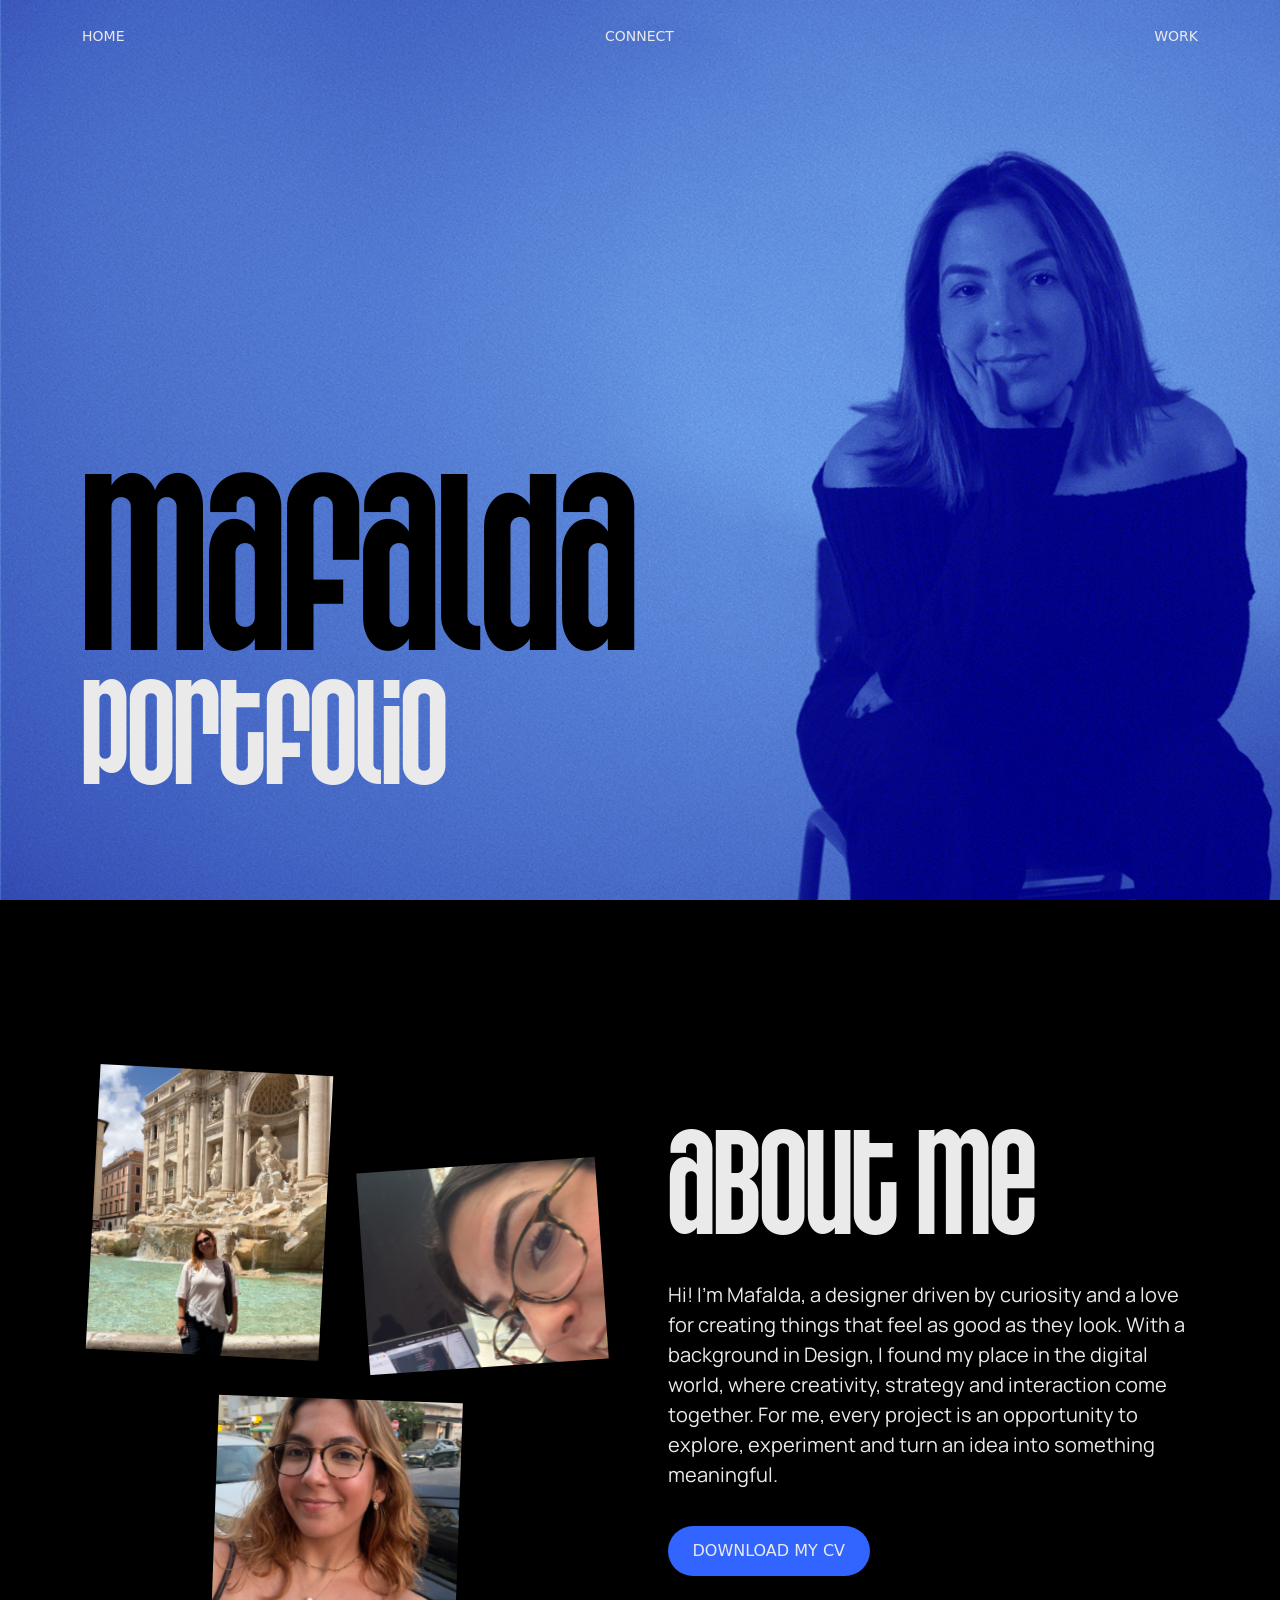
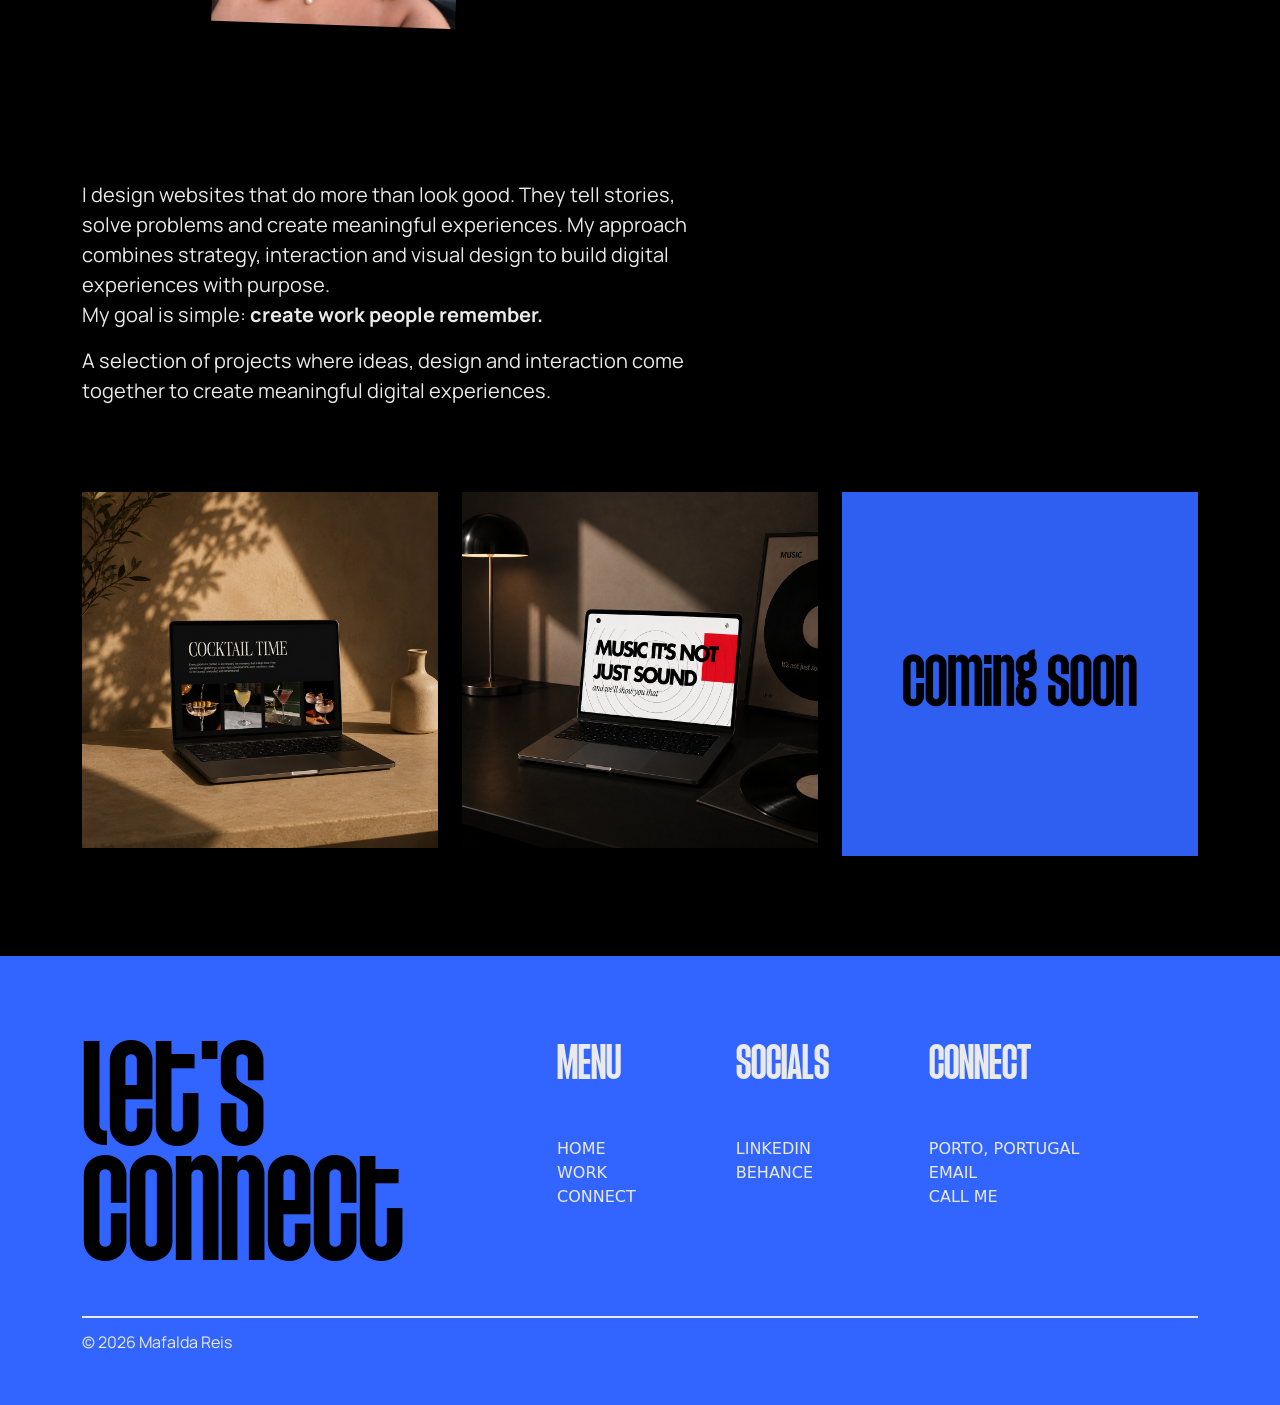
==== index.html @ 54ac080b "added the image to send" ====
<!DOCTYPE html>
<html>
	<head>
		<title>Portfolio Mafalda Reis</title>
		<meta charset="UTF-8">
		<meta name="viewport" content="width=device-width, initial-scale=1">
		<meta name="description" content="Mafalda Reis Portfolio">
		<meta name="keywords" content="Mafalda Reis Portfolio">
		<meta property="og:type" content="website">
		<meta property="og:title" content="Portfolio Mafalda Reis">
		<meta property="og:description" content="Mafalda Reis Portfolio">
		<meta property="og:url" content="https://mafaldasdesign.github.io/portfolio/">
		<meta property="og:image" content="https://mafaldasdesign.github.io/portfolio/img/hero-hp.jpg">
		<meta property="og:image:width" content="1287">
		<meta property="og:image:height" content="839">
		<meta property="og:image:alt" content="Banner do portfolio de Mafalda Reis">
		<meta name="twitter:card" content="summary_large_image">
		<meta name="twitter:title" content="Portfolio Mafalda Reis">
		<meta name="twitter:description" content="Mafalda Reis Portfolio">
		<meta name="twitter:image" content="https://mafaldasdesign.github.io/portfolio/img/hero-hp.jpg">
		<!-- Livraria bootstrap -->
		<link rel="stylesheet" type="text/css" href="assets/bootstrap/css/bootstrap.min.css">
			
		<!-- Livraria de animação com o scroll -->
		<link rel="stylesheet" type="text/css" href="assets/aos/css/aos.css">
		<!-- Livraria de icons -->
		<link rel="stylesheet" type="text/css" href="assets/fontawesome/css/all.min.css">

		<link rel="stylesheet" type="text/css" href="css/style.css">
	</head>
	<body class="bg-black">
		<header class="header">
			<nav class="nav">
				<ul class="lista-header container">
					<li><a href="index.html">HOME</a></li>
					<li><a href="connect.html">CONNECT</a></li>
						<li><a href="work.html">WORK</a></li>
				</ul>
			</nav>
		</header>
		<main class="bg-black">
			<div class="hp-hero bg-blue">
				<div class="container info-hero">
					<div class="hero-title">
						<div class="h1-hero"><h1>mafalda</h1></div>
						<div class="h2-hero"><h2>portfolio</h2></div>
					</div>
				</div>
			</div>
			<div class="hp-about container">
				<div class="hp-about-content">
					<div class="hp-about-info row">
						<div class="hp-about-title col-6">
							<h2>aBout me</h2>
						</div>
					</div>
					<div class="hp-about-info row">
						<div class="hp-about-p col-6">
							<p>Hi! I'm Mafalda, a designer driven by curiosity and a love for creating things that feel as good as they look. With a background in Design, I found my place in the digital world, where creativity, strategy and interaction come together.
							For me, every project is an opportunity to explore, experiment and turn an idea into something meaningful.</p>
						</div>
					</div>
					<div class="hp-about-info row">
						<div class="btns-blue col-6">
							<button class="btn-blue" type="button" onclick="window.open('files/mafalda-reis-cv.pdf', '_blank', 'noopener,noreferrer')">DOWNLOAD MY CV</button>
						</div>
					</div>
				</div>
				<div class="about-floating-images" aria-hidden="true">
					<div class="about-float about-float-one"><img src="img/about-mafalda-01.jpg" alt=""></div>
					<div class="about-float about-float-two"><img src="img/about-mafalda-03.jpg" alt=""></div>
					<div class="about-float about-float-three"><img src="img/about-mafalda-02.jpg" alt=""></div>
				</div>
			</div>
			<div class="hp-projects container">
				<div class="hp-projects-info row">
					<div class="hero-p col-7">
						<p>I design websites that do more than look good. They tell stories, solve problems and create meaningful experiences. My approach combines strategy, interaction and visual design to build digital experiences with purpose.<br>My goal is simple: <span class="bold">create work people remember.</span></p>
					</div>
					<div class="hp-projects-p col-7">
						<p>A selection of projects where ideas, design and interaction come together to create meaningful digital experiences.</p>
					</div>
				</div>
				<div class="project-row-cards row">
					<div class="project-card col-12 col-md-4">
						<a href="ora.html">
							<img src="img/ora-mockupcard.png" alt="Projeto Ora" class="img-fluid">
							<span class="project-name">ORA</span>
						</a>
					</div>

					<div class="project-card col-12 col-md-4">
						<a href="music.html">
							<img src="img/music-mockupcard.png" alt="Projeto Feel the Beat" class="img-fluid">
							<span class="project-name">FEEL THE BEAT</span>
						</a>
					</div>

					<div class="project-card col-12 col-md-4">
						<a href="#">
							<img src="img/placeholder-azul.jpg" alt="Próximo projeto" class="img-fluid">
							<span class="project-name">COMING SOON</span>
						</a>
					</div>
				</div>
			</div>
		</main>
		<footer class="footer bg-blue">
			<div class="footer-info container">
				<div class="footer-uprow row">
					<div class="footer-title col-5">
						<h2>let's<br>connect</h2>
					</div>
					<div class="footer-nav col-7">
						<nav class="nav-footer-menu">
							<div class="footer-menu">
								<h4>MENU</h4>
								<ul class="ul-footer">
									<li><a href="index.html">HOME</a></li>
									<li><a href="work.html">WORK</a></li>
									<li><a href="connect.html">CONNECT</a></li>
								</ul>
							</div>
							<div class="footer-socials">
								<h4>SOCIALS</h4>
								<ul class="ul-footer">
									<li><a href="https://www.linkedin.com/in/mafaldareis" target="_blank" rel="noopener noreferrer">LINKEDIN</a></li>
									<li><a href="https://www.behance.net/mafaldasreis" target="_blank" rel="noopener noreferrer">BEHANCE</a></li>
								</ul>
							</div>
							<div class="footer-connect">
								<h4>CONNECT</h4>
								<ul class="ul-footer">
									<li class="footer-location">PORTO, PORTUGAL</li>
									<li><a href="mailto:mafaldas.design@icloud.com">EMAIL</a></li>
									<li><a href="tel:+351939108823">CALL ME</a></li>
								</ul>
							</div>
						</nav>
					</div>
				</div>
				<div class="line"></div>
				<div class="credits-div">
					<span class="credits">© 2026 Mafalda Reis</span>
				</div>
			</div>
		</footer>
		<!-- Livraria jQuery -->
		<script src="https://cdnjs.cloudflare.com/ajax/libs/jquery/3.7.1/jquery.min.js"></script>
		<!-- Livraria bootstrap -->
		<script src="https://cdnjs.cloudflare.com/ajax/libs/popper.js/2.11.8/umd/popper.min.js"></script>
		<script src="assets/bootstrap/js/bootstrap.min.js"></script>
		<!-- Livraria de animação com o scroll -->
		<script src="assets/aos/js/aos.js"></script>
		<!-- Livraria de icons -->
		<script src="assets/fontawesome/js/all.min.js"></script>
		<!-- Importar o meu Script -->
		<script src="js/scripts.js"></script>
		<!-- Cursor personalizado -->
		<script src="js/cursor.js"></script>
		<!-- Scroll horizontal dos work-cards -->
		<script src="js/work-scroll.js"></script>
		<!-- Hover dos círculos "about me" -->
		<script src="js/about-circles.js"></script>
		<!-- Movimento das imagens da secção "about me" -->
		<script src="js/about-float.js"></script>
		<!-- Menu de ecrã inteiro -->
		<script src="js/menu.js"></script>

		<!-- In Page -->
		<script>
			console.log("Ola JS in Page")
		</script>
	</body>
</html>
---- css/style.css ----
@font-face{
	font-family: "Agharti-Black";
	src: url("../fonts/aghartiblack.woff2") 
	format("woff2");
}
@font-face{
	font-family: "Manrope";
	src: url("../fonts/manrope.woff2") 
	format("woff2");
}
body{
	padding: 0;
	margin: 0;
    position: relative;
    overflow-x: hidden;
}

img{
	max-width: 100%;
}

*{
	box-sizing: border-box;
}

/* CURSOR PERSONALIZADO */
@media (pointer: fine){
    body.cursor-ready,
    body.cursor-ready a,
    body.cursor-ready button,
    body.cursor-ready input,
    body.cursor-ready textarea,
    body.cursor-ready select{
        cursor: none;
    }

    .custom-cursor{
        position: fixed;
        top: 0;
        left: 0;
        width: 16px;
        height: 16px;
        border-radius: 50%;
        background-color: #fff;
        mix-blend-mode: difference;
        pointer-events: none;
        z-index: 2147483647;
        opacity: 1;
        transition: width 0.2s ease, height 0.2s ease, opacity 0.2s ease;
        will-change: transform;
    }

    .custom-cursor.is-large{
        width: 32px;
        height: 32px;
    }

    .custom-cursor.is-hidden{
        opacity: 0;
    }
}

:root{
	--preto: #000000;
	--azul: #3265FF;
    --branco: #EAEAEA;
}   
h1{
    font-family: Agharti-Black, sans-serif;
    color: var(--preto);
    font-size: 220px;
    margin: 0px;
}
h2{
    font-family: Agharti-Black, sans-serif;
    color: var(--branco);
    font-size: 130px;
    margin: 0px;
}
h4{
    font-family: Agharti-Black, sans-serif;
    color: var(--branco);
    font-size: 43px;
    margin: 0px;
}
p{
    font-family: Manrope, sans-serif;
    color: var(--branco);
    font-size: 20px;
    line-height: 30px;
}
.bg-black{
    background-color: var(--preto);
}
.bg-blue{
    background-color: var(--azul);
    color: var(--branco);
}
.bold{
    font-weight: 700;
}
.header{
    position: absolute;
    top: 0;
    left: 0;
    width: 100vw;
    height: 8vh;
    z-index: 100;
}
.header .nav,
.header .lista-header{
    position: relative;
    z-index: 101;
}
.lista-header{
    width: 100vw;
    height: 8vh;
    display: flex;
    flex-direction: row;
    justify-content: space-between;
    align-items: center;
}
.lista-header li{
    list-style: none;
}
.lista-header li a{
    text-decoration: none;
    color: var(--branco);
    font-size: 14px;
    transition: .8s;
}
.lista-header li a:hover{
    font-weight: 700;
    font-size: 15px;
}
.hp-hero{
    min-height: 100vh;
    background-image: url(../img/hero-hp.jpg);
    background-repeat: no-repeat;
    background-size: cover;
}
.h1-hero{
    margin-bottom: -40px;
}
.info-hero{
    height: 90vh;
    display: flex;
    flex-direction: row;
    justify-content: left;
    align-items: end;
}
.hp-about{
    min-height: max(65vh, 680px);
    margin-top: 100px;
    margin-bottom: 70px;
    position: relative;
    display: grid;
    grid-template-columns: repeat(2, minmax(0, 1fr));
    align-content: center;
    align-items: center;
    column-gap: 55px;
}
.hp-about-content{
    grid-column: 2;
    grid-row: 1;
    align-self: center;
}
.hp-about-info{
    display: flex;
    flex-direction: column;
    align-content: flex-start;
    align-items: flex-start;
    text-align: left;
}
.hp-about-title{
    margin-bottom: 20px;
}
.hp-about-p{
    margin-bottom: 20px;
}
.hp-about-title,
.hp-about-p,
.hp-about .btns-blue{
    width: 100%;
}
.about-floating-images{
    grid-column: 1;
    grid-row: 1;
    position: relative;
    width: 100%;
    height: 580px;
    margin-top: 0;
    pointer-events: none;
}
.about-float{
    position: absolute;
    display: grid;
    place-items: center;
    overflow: hidden;
    color: rgba(255, 255, 255, 0.78);
    font-family: Manrope, sans-serif;
    font-size: 12px;
    letter-spacing: 0.16em;
    border: none;
    box-shadow: 0 22px 55px rgba(0, 0, 0, 0.32);
    will-change: transform;
}
.about-float img{
    width: 100%;
    height: 100%;
    object-fit: cover;
    display: block;
}
.about-float-one{
    top: 20px;
    left: 2%;
    right: auto;
    width: 44%;
    aspect-ratio: 0.82;
    background-color: #3265ff;
    transform: rotate(3deg);
    animation: aboutFloatOne 6s ease-in-out infinite alternate;
}
.about-float-two{
    top: 115px;
    left: auto;
    right: 2%;
    width: 45%;
    aspect-ratio: 1.18;
    background-color: #292929;
    transform: rotate(-4deg);
    animation: aboutFloatTwo 7.5s ease-in-out infinite alternate;
}
.about-float-three{
    top: auto;
    left: 25%;
    right: auto;
    bottom: 5px;
    width: 46%;
    aspect-ratio: 1.08;
    background-color: #eaeaea;
    color: rgba(0, 0, 0, 0.62);
    transform: rotate(2deg);
    animation: aboutFloatThree 8.5s ease-in-out infinite alternate;
}
@keyframes aboutFloatOne{
    from{ transform: translate3d(var(--mouse-x, 0px), var(--mouse-y, 0px), 0) rotate(3deg); }
    to{ transform: translate3d(calc(var(--mouse-x, 0px) - 12px), calc(var(--mouse-y, 0px) + 24px), 0) rotate(1deg); }
}
@keyframes aboutFloatTwo{
    from{ transform: translate3d(var(--mouse-x, 0px), calc(var(--mouse-y, 0px) + 12px), 0) rotate(-4deg); }
    to{ transform: translate3d(calc(var(--mouse-x, 0px) + 18px), calc(var(--mouse-y, 0px) - 12px), 0) rotate(-2deg); }
}
@keyframes aboutFloatThree{
    from{ transform: translate3d(var(--mouse-x, 0px), var(--mouse-y, 0px), 0) rotate(2deg); }
    to{ transform: translate3d(calc(var(--mouse-x, 0px) - 16px), calc(var(--mouse-y, 0px) - 22px), 0) rotate(4deg); }
}
@media (max-width: 767px){
    .hp-about{
        min-height: auto;
        display: block;
    }
    .hp-about-title,
    .hp-about-p,
    .btns-blue{
        width: 100%;
    }
    .about-floating-images{
        position: relative;
        top: auto;
        left: auto;
        right: auto;
        width: 100%;
        height: 480px;
        margin-top: 60px;
    }
    .hp-about-info{
        align-items: center;
    }
}
@media (prefers-reduced-motion: reduce){
    .about-float{
        animation: none;
    }
}
.btn-blue{
    padding: 13px 25px;
    justify-content: center;
    align-items: center;
    gap: 10px;
    background-color: var(--azul);
    border-radius: 30px;
    border: none;
    color: var(--branco);
    transition: .8s;
    cursor: pointer;
}
.btn-blue:hover{
    background-color: var(--branco);
    color: var(--azul);
}
.hp-projects{
    margin-top: 100px;
    margin-bottom: 100px;
    min-height: 50vh;
}
.project-row-cards{
    display: flex;
    flex-direction: row;
    margin-top: 70px;
}
.project-card > a{
    position: relative;
    display: block;
    overflow: hidden;
}
.project-card > a::after{
    content: "";
    position: absolute;
    inset: 0;
    background-color: rgba(255, 255, 255, 0.72);
    opacity: 0;
    transition: opacity 0.35s ease;
}
.project-card img{
    display: block;
    width: 100%;
}
.project-name{
    position: absolute;
    left: 24px;
    bottom: 20px;
    z-index: 1;
    color: var(--preto);
    font-family: Manrope, sans-serif;
    font-size: clamp(26px, 2.4vw, 48px);
    font-weight: 700;
    opacity: 0;
    transform: translateY(10px);
    transition: opacity 0.35s ease, transform 0.35s ease;
}
.project-card > a:hover::after,
.project-card > a:focus-visible::after{
    opacity: 1;
}
.project-card > a:hover .project-name,
.project-card > a:focus-visible .project-name{
    opacity: 1;
    transform: translateY(0);
}
.footer-info{
    padding-top: 80px;
    padding-bottom: 50px;
}
.nav-footer-menu{
    display: flex;
    flex-direction: row;
    gap: 100px;
}
.line{
	width: 100%;
	height: 2px;
	background-color: var(--branco);
}
.footer-uprow{
    margin-bottom: 50px;
}
.footer-title h2{
    color: var(--preto);
    line-height: 115px;
}
.nav-footer-menu h4{
    margin-bottom: 50px;
}
.ul-footer{
    margin: 0;
    padding-left: 0;
    text-align: left;
}
.ul-footer li{
    list-style: none;
    transition: opacity 0.3s ease;
}
.ul-footer li:not(.footer-location):hover{
    opacity: 0.6;
}
.footer-location{
    color: var(--branco);
}
.ul-footer li a{
    text-decoration: none;
    color: var(--branco);
}
.credits-div{
    margin-top: 12px;
}
.credits{
    font-family: Manrope;
}

/* CONNECT */

.connect-page{
    min-height: 100vh;
    overflow-x: hidden;
}
.connect-hero{
    width: 100%;
    min-height: 100vh;
    padding: 0 clamp(30px, 4.4vw, 96px) clamp(45px, 7.5vh, 110px);
}
.connect-title h1{
    color: var(--azul);
    font-size: clamp(150px, 14vw, 310px);
    line-height: 0.82;
    white-space: nowrap;
}
.connect-hero-info{
    min-height: calc(100vh - clamp(45px, 7.5vh, 110px));
    display: flex;
    flex-direction: row;
    align-items: flex-end;
}
.connect-title{
    flex: 0 0 55%;
}
.connect-info{
    flex: 0 0 27%;
    padding: 0 20px 5px;
}
.connect-info p{
    margin: 0;
    font-size: clamp(17px, 1.45vw, 30px);
    line-height: 1.45;
}
.connect-info p:first-child{
    margin-bottom: clamp(28px, 4vh, 60px);
}
.connect-info a{
    color: var(--branco);
    text-decoration: none;
    transition: opacity 0.3s ease;
}
.connect-info a:hover{
    opacity: 0.6;
}
.connect-socials{
    flex: 0 0 18%;
    padding: 0 0 4px clamp(15px, 2vw, 45px);
}
.connect-socials a{
    color: var(--branco);
    font-size: clamp(28px, 2vw, 42px);
    margin-right: 22px;
}
.connect-socials > div{
    margin-top: clamp(45px, 6vh, 85px);
}
.connect-socials .btn-blue{
    padding: clamp(14px, 1.2vw, 22px) clamp(25px, 2.2vw, 48px);
    border-radius: 999px;
    font-family: Manrope, sans-serif;
    font-size: clamp(14px, 1.2vw, 25px);
    font-weight: 600;
    white-space: nowrap;
}

@media (max-width: 991px){
    .connect-hero{
        padding-bottom: 45px;
    }
    .connect-hero-info{
        min-height: 100vh;
        flex-wrap: wrap;
        align-content: flex-end;
        gap: 35px 0;
    }
    .connect-title{
        flex-basis: 100%;
    }
    .connect-title h1{
        font-size: clamp(115px, 23vw, 220px);
    }
    .connect-info{
        flex-basis: 60%;
        padding-left: 0;
    }
    .connect-socials{
        flex-basis: 40%;
    }
}

@media (max-width: 575px){
    .connect-hero{
        padding-right: 20px;
        padding-left: 20px;
    }
    .connect-hero-info{
        gap: 28px;
    }
    .connect-title h1{
        font-size: 25vw;
        line-height: 0.82;
    }
    .connect-info,
    .connect-socials{
        flex-basis: 100%;
        padding: 0;
    }
    .connect-info p:first-child{
        margin-bottom: 20px;
    }
    .connect-socials{
        display: flex;
        align-items: center;
        justify-content: space-between;
    }
    .connect-socials > div{
        margin-top: 0;
    }
}

/* WORK */

.work-projects{
    height: 100vh;
    display: flex;
    flex-direction: row;
    justify-content: center;
    align-items: center;
}
.footer-title-work h2{
    color: var(--azul);
}

/* ORA */
.ora-hero{
    height: 180vh;
    position: relative;
    width: 100%;
}
.ora-bg{
    position: sticky;
    top: var(--banner-top, 10vh);
    width: var(--banner-width, min(1320px, calc(100vw - 24px)));
    height: var(--banner-height, 80vh);
    margin: 0 auto;
    overflow: hidden;
    z-index: 0;
}
.ora-bg img{
    width: 100%;
    height: 100%;
    object-fit: cover;
    display: block;
}

@media (prefers-reduced-motion: reduce){
    .ora-hero{
        height: 100vh;
    }
    .ora-bg{
        top: 0;
        width: 100%;
        height: 100vh;
    }
}
.ora-hero-title{
    height: 100vh;
    display: flex;
    flex-direction: column;
    align-items: center;
    align-content: center;
    justify-content: center;
    position: relative;
    z-index: 1;
}
.ora-information{
    min-height: 50vh;
    margin-top: 50px;
    margin-bottom: 50px;
    display: flex;
    justify-content: center;
    align-items: center;
}
.blue{
    color: var(--azul);
}
.margin{
    margin-bottom: 100px;
}
.visit{
    min-height: 10vh;
    display: flex;
    flex-direction: row;
    justify-content: flex-start;
    align-items: top;
    margin-top: 50px;
}
.visit-link a{
    text-decoration: none;
    color: var(--branco);
    font-family: Manrope, sans-serif;
    transition: .3s;
    font-size: 22px;
}
.visit-link a:hover{
    opacity: .6;
}

/* RESPONSIVE */
@media (max-width: 1199px){
    h1{
        font-size: clamp(112px, 18vw, 190px);
    }
    h2{
        font-size: clamp(76px, 11vw, 118px);
    }
    .h1-hero{
        margin-bottom: clamp(-34px, -3vw, -18px);
    }
    .footer-title h2{
        line-height: .88;
    }
    .nav-footer-menu{
        gap: clamp(35px, 5vw, 75px);
    }
    .ora-information .row{
        row-gap: 30px;
    }
}

@media (max-width: 991px){
    p{
        font-size: 18px;
        line-height: 1.5;
    }
    .header,
    .lista-header{
        height: 72px;
    }
    .lista-header{
        padding-left: 24px;
        padding-right: 24px;
    }
    .info-hero{
        height: 88vh;
    }
    .hp-about{
        min-height: auto;
        margin-top: 90px;
        margin-bottom: 90px;
        column-gap: 30px;
    }
    .about-floating-images{
        height: 500px;
    }
    .hp-projects-info .col-7{
        width: 83.333333%;
    }
    .project-row-cards{
        row-gap: 24px;
    }
    .footer-uprow{
        row-gap: 55px;
    }
    .footer-title,
    .footer-nav{
        width: 100%;
    }
    .footer-title h2{
        font-size: clamp(88px, 16vw, 145px);
    }
    .nav-footer-menu{
        justify-content: space-between;
        gap: 30px;
    }
    .nav-footer-menu > div{
        flex: 1 1 0;
    }
    .nav-footer-menu h4{
        margin-bottom: 32px;
    }
    .work-projects{
        height: auto;
        min-height: 100vh;
        padding-top: 120px;
        padding-bottom: 90px;
    }
    .ora-hero{
        height: 150vh;
    }
    .ora-bg{
        top: var(--banner-top, 9vh);
        height: var(--banner-height, 82vh);
    }
    .ora-information{
        min-height: auto;
        padding-top: 70px;
        padding-bottom: 70px;
        margin-top: 0;
        margin-bottom: 0;
        align-items: flex-start;
    }
    .ora-info-title h2{
        font-size: clamp(72px, 13vw, 115px);
        line-height: .9;
    }
    .mockup img{
        width: 100%;
        display: block;
    }
}

@media (max-width: 767px){
    h1{
        font-size: clamp(82px, 25vw, 150px);
        line-height: .82;
    }
    h2{
        font-size: clamp(64px, 19vw, 105px);
        line-height: .88;
    }
    h4{
        font-size: 32px;
    }
    .container{
        padding-left: 20px;
        padding-right: 20px;
    }
    .lista-header{
        padding-left: 20px;
        padding-right: 20px;
    }
    .lista-header li a,
    .lista-header li a:hover{
        font-size: 12px;
    }
    .hp-hero{
        min-height: 100svh;
        background-position: 82% center;
    }
    .info-hero{
        height: 90svh;
        align-items: flex-end;
        padding-bottom: 30px;
    }
    .h1-hero{
        margin-bottom: 8px;
    }
    .hp-about{
        display: flex;
        flex-direction: column;
        margin-top: 75px;
        margin-bottom: 85px;
    }
    .hp-about-content{
        order: 2;
        width: 100%;
    }
    .about-floating-images{
        order: 1;
        height: min(118vw, 500px);
        margin-top: 0;
        margin-bottom: 55px;
    }
    .hp-about-info{
        align-items: flex-start;
        text-align: left;
        margin-left: 0;
        margin-right: 0;
    }
    .hp-about-info > *,
    .hp-about-title,
    .hp-about-p,
    .hp-about .btns-blue{
        width: 100%;
        padding-left: 0;
        padding-right: 0;
    }
    .hp-about-title,
    .hp-about-p{
        margin-bottom: 18px;
    }
    .hp-projects{
        margin-top: 70px;
        margin-bottom: 80px;
    }
    .hp-projects-info .col-7{
        width: 100%;
    }
    .project-row-cards{
        margin-top: 45px;
        row-gap: 20px;
    }
    .project-card{
        padding-left: 0;
        padding-right: 0;
    }
    .project-name{
        left: 18px;
        bottom: 15px;
        font-size: clamp(25px, 9vw, 40px);
    }
    .footer-info{
        padding-top: 65px;
        padding-bottom: 35px;
    }
    .footer-uprow{
        margin-bottom: 40px;
    }
    .footer-title,
    .footer-nav{
        padding-left: 0;
        padding-right: 0;
    }
    .footer-title h2{
        font-size: clamp(80px, 24vw, 125px);
        line-height: .82;
    }
    .nav-footer-menu{
        display: grid;
        grid-template-columns: repeat(2, minmax(0, 1fr));
        gap: 50px 25px;
    }
    .footer-connect{
        grid-column: 1 / -1;
    }
    .nav-footer-menu h4{
        margin-bottom: 22px;
    }
    .ul-footer li{
        font-size: 14px;
        line-height: 1.8;
    }
    .work-projects{
        min-height: auto;
        padding-top: 110px;
        padding-bottom: 75px;
    }
    .work-projects .project-row-cards{
        width: 100%;
        margin-left: 0;
        margin-right: 0;
    }
    .ora-hero{
        height: 100svh;
    }
    .ora-bg{
        position: relative;
        top: 0;
        width: 100%;
        height: 100svh;
    }
    .ora-bg img{
        object-position: center center;
    }
    .ora-information{
        padding-top: 55px;
        padding-bottom: 55px;
    }
    .ora-information .row{
        row-gap: 22px;
    }
    .ora-info-title h2{
        font-size: clamp(68px, 21vw, 100px);
    }
    .margin{
        margin-bottom: 30px;
    }
    .visit{
        min-height: auto;
        margin-top: 35px;
        margin-bottom: 55px;
    }
    .visit-link a{
        font-size: 18px;
    }
}

@media (max-width: 575px){
    .connect-hero{
        min-height: 100svh;
        padding-top: 92px;
        padding-bottom: 38px;
    }
    .connect-hero-info{
        min-height: calc(100svh - 130px);
        align-content: flex-end;
    }
    .connect-title h1{
        font-size: min(28vw, 112px);
        white-space: normal;
    }
    .connect-info p{
        font-size: 16px;
        overflow-wrap: anywhere;
    }
    .connect-socials{
        flex-wrap: wrap;
        gap: 22px;
    }
    .connect-socials a{
        font-size: 28px;
        margin-right: 10px;
    }
    .connect-socials > div{
        width: 100%;
    }
    .connect-socials .btn-blue{
        width: 100%;
        font-size: 13px;
    }
    .about-float-one{
        left: 1%;
        width: 45%;
    }
    .about-float-two{
        right: 1%;
        width: 47%;
    }
    .about-float-three{
        left: 23%;
        width: 50%;
    }
}
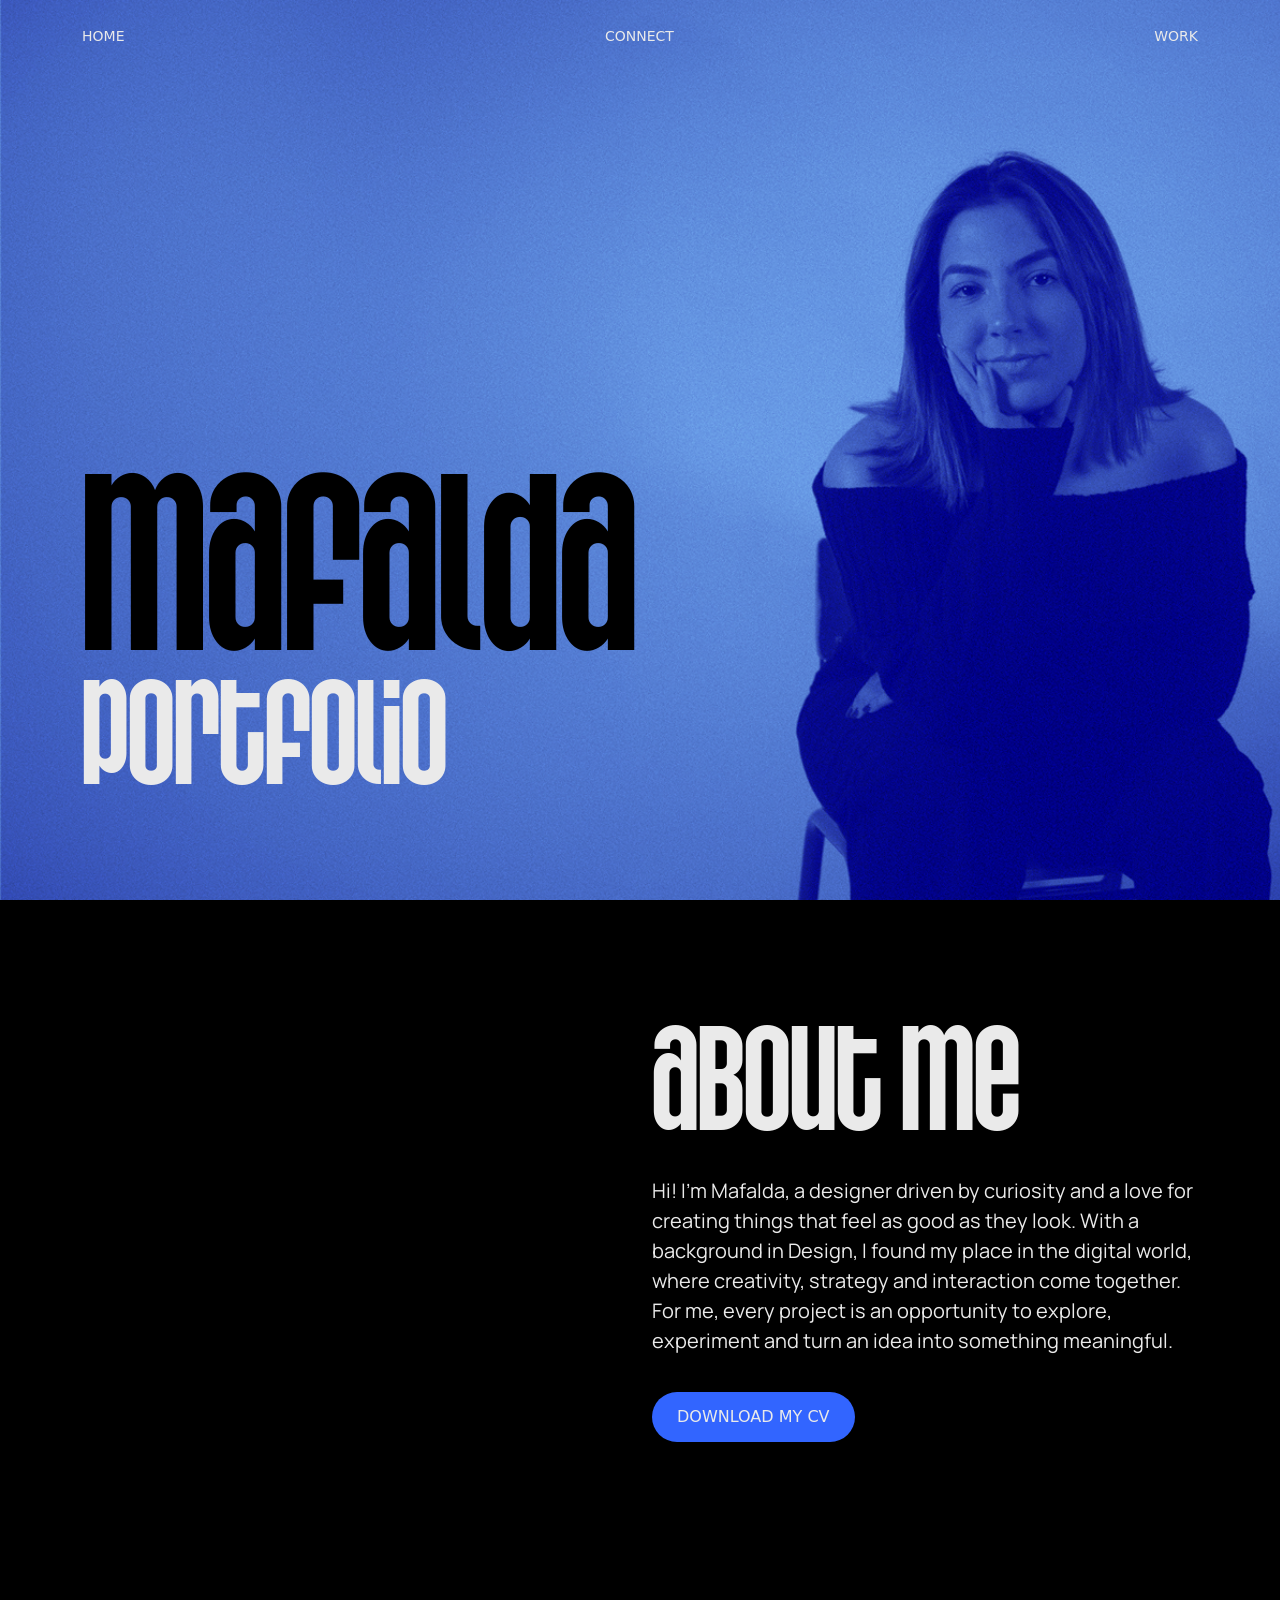
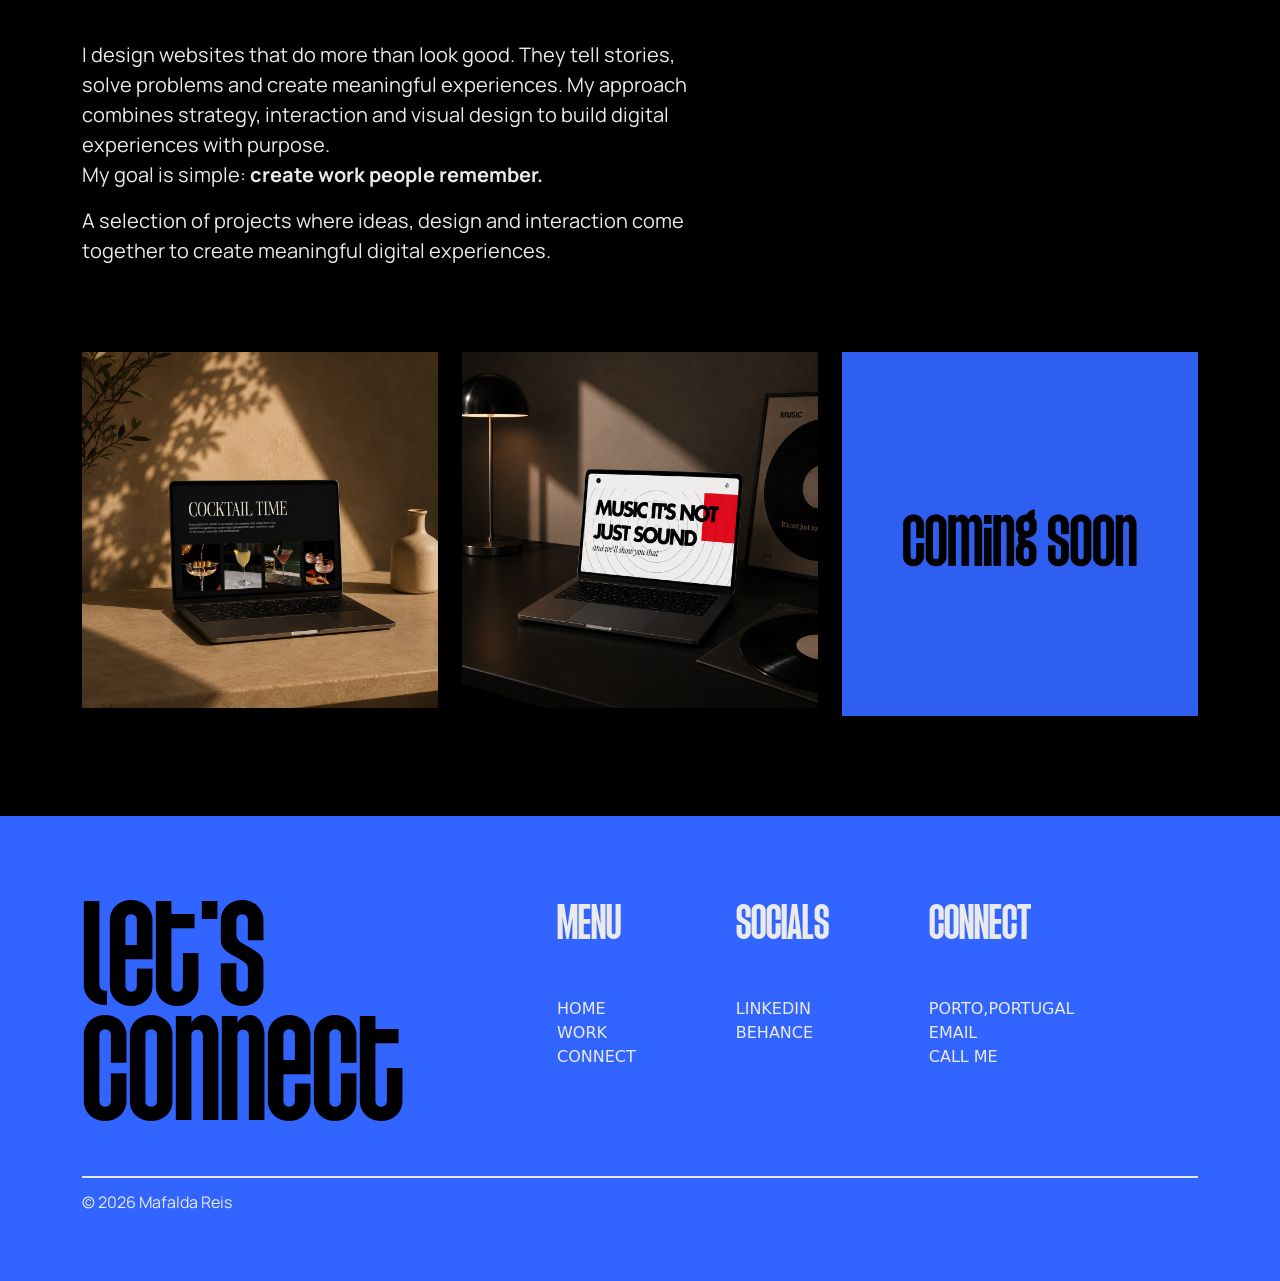
==== commit 2731e2c0: "Ajeitei o connect" ====
--- a/index.html
+++ b/index.html
@@ -6,18 +6,6 @@
 		<meta name="viewport" content="width=device-width, initial-scale=1">
 		<meta name="description" content="Mafalda Reis Portfolio">
 		<meta name="keywords" content="Mafalda Reis Portfolio">
-		<meta property="og:type" content="website">
-		<meta property="og:title" content="Portfolio Mafalda Reis">
-		<meta property="og:description" content="Mafalda Reis Portfolio">
-		<meta property="og:url" content="https://mafaldasdesign.github.io/portfolio/">
-		<meta property="og:image" content="https://mafaldasdesign.github.io/portfolio/img/hero-hp.jpg">
-		<meta property="og:image:width" content="1287">
-		<meta property="og:image:height" content="839">
-		<meta property="og:image:alt" content="Banner do portfolio de Mafalda Reis">
-		<meta name="twitter:card" content="summary_large_image">
-		<meta name="twitter:title" content="Portfolio Mafalda Reis">
-		<meta name="twitter:description" content="Mafalda Reis Portfolio">
-		<meta name="twitter:image" content="https://mafaldasdesign.github.io/portfolio/img/hero-hp.jpg">
 		<!-- Livraria bootstrap -->
 		<link rel="stylesheet" type="text/css" href="assets/bootstrap/css/bootstrap.min.css">
 			
@@ -48,28 +36,21 @@
 				</div>
 			</div>
 			<div class="hp-about container">
-				<div class="hp-about-content">
-					<div class="hp-about-info row">
-						<div class="hp-about-title col-6">
-							<h2>aBout me</h2>
-						</div>
-					</div>
-					<div class="hp-about-info row">
-						<div class="hp-about-p col-6">
-							<p>Hi! I'm Mafalda, a designer driven by curiosity and a love for creating things that feel as good as they look. With a background in Design, I found my place in the digital world, where creativity, strategy and interaction come together.
-							For me, every project is an opportunity to explore, experiment and turn an idea into something meaningful.</p>
-						</div>
-					</div>
-					<div class="hp-about-info row">
-						<div class="btns-blue col-6">
-							<button class="btn-blue" type="button" onclick="window.open('files/mafalda-reis-cv.pdf', '_blank', 'noopener,noreferrer')">DOWNLOAD MY CV</button>
-						</div>
+				<div class="hp-about-info row">
+					<div class="hp-about-title col-6">
+						<h2>aBout me</h2>
 					</div>
 				</div>
-				<div class="about-floating-images" aria-hidden="true">
-					<div class="about-float about-float-one"><img src="img/about-mafalda-01.jpg" alt=""></div>
-					<div class="about-float about-float-two"><img src="img/about-mafalda-03.jpg" alt=""></div>
-					<div class="about-float about-float-three"><img src="img/about-mafalda-02.jpg" alt=""></div>
+				<div class="hp-about-info row">
+					<div class="hp-about-p col-6">
+						<p>Hi! I'm Mafalda, a designer driven by curiosity and a love for creating things that feel as good as they look. With a background in Design, I found my place in the digital world, where creativity, strategy and interaction come together.
+						For me, every project is an opportunity to explore, experiment and turn an idea into something meaningful.</p>
+					</div>
+				</div>
+				<div class="hp-about-info row">
+					<div class="btns-blue col-6">
+						<button class="btn-blue" type="button" onclick="window.open('files/mafalda-reis-cv.pdf', '_blank', 'noopener,noreferrer')">DOWNLOAD MY CV</button>
+					</div>
 				</div>
 			</div>
 			<div class="hp-projects container">
@@ -85,21 +66,18 @@
 					<div class="project-card col-12 col-md-4">
 						<a href="ora.html">
 							<img src="img/ora-mockupcard.png" alt="Projeto Ora" class="img-fluid">
-							<span class="project-name">ORA</span>
 						</a>
 					</div>
 
 					<div class="project-card col-12 col-md-4">
 						<a href="music.html">
-							<img src="img/music-mockupcard.png" alt="Projeto Feel the Beat" class="img-fluid">
-							<span class="project-name">FEEL THE BEAT</span>
+							<img src="img/music-mockupcard.png" alt="Projeto Ora" class="img-fluid">
 						</a>
 					</div>
 
 					<div class="project-card col-12 col-md-4">
 						<a href="#">
-							<img src="img/placeholder-azul.jpg" alt="Próximo projeto" class="img-fluid">
-							<span class="project-name">COMING SOON</span>
+							<img src="img/placeholder-azul.jpg" alt="Projeto Ora" class="img-fluid">
 						</a>
 					</div>
 				</div>
@@ -124,16 +102,16 @@
 							<div class="footer-socials">
 								<h4>SOCIALS</h4>
 								<ul class="ul-footer">
-									<li><a href="https://www.linkedin.com/in/mafaldareis" target="_blank" rel="noopener noreferrer">LINKEDIN</a></li>
-									<li><a href="https://www.behance.net/mafaldasreis" target="_blank" rel="noopener noreferrer">BEHANCE</a></li>
+									<li><a href="index.html">LINKEDIN</a></li>
+									<li><a href="work.html">BEHANCE</a></li>
 								</ul>
 							</div>
 							<div class="footer-connect">
 								<h4>CONNECT</h4>
 								<ul class="ul-footer">
-									<li class="footer-location">PORTO, PORTUGAL</li>
-									<li><a href="mailto:mafaldas.design@icloud.com">EMAIL</a></li>
-									<li><a href="tel:+351939108823">CALL ME</a></li>
+									<li><a href="index.html">PORTO,PORTUGAL</a></li>
+									<li><a href="work.html">EMAIL</a></li>
+									<li><a href="connect.html">CALL ME</a></li>
 								</ul>
 							</div>
 						</nav>
@@ -141,7 +119,7 @@
 				</div>
 				<div class="line"></div>
 				<div class="credits-div">
-					<span class="credits">© 2026 Mafalda Reis</span>
+					<span class="credits">© 2026 Mafalda Reis  </p>
 				</div>
 			</div>
 		</footer>
@@ -162,8 +140,6 @@
 		<script src="js/work-scroll.js"></script>
 		<!-- Hover dos círculos "about me" -->
 		<script src="js/about-circles.js"></script>
-		<!-- Movimento das imagens da secção "about me" -->
-		<script src="js/about-float.js"></script>
 		<!-- Menu de ecrã inteiro -->
 		<script src="js/menu.js"></script>
 
--- a/css/style.css
+++ b/css/style.css
@@ -12,7 +12,6 @@
 	padding: 0;
 	margin: 0;
     position: relative;
-    overflow-x: hidden;
 }
 
 img{
@@ -21,43 +20,6 @@
 
 *{
 	box-sizing: border-box;
-}
-
-/* CURSOR PERSONALIZADO */
-@media (pointer: fine){
-    body.cursor-ready,
-    body.cursor-ready a,
-    body.cursor-ready button,
-    body.cursor-ready input,
-    body.cursor-ready textarea,
-    body.cursor-ready select{
-        cursor: none;
-    }
-
-    .custom-cursor{
-        position: fixed;
-        top: 0;
-        left: 0;
-        width: 16px;
-        height: 16px;
-        border-radius: 50%;
-        background-color: #fff;
-        mix-blend-mode: difference;
-        pointer-events: none;
-        z-index: 2147483647;
-        opacity: 1;
-        transition: width 0.2s ease, height 0.2s ease, opacity 0.2s ease;
-        will-change: transform;
-    }
-
-    .custom-cursor.is-large{
-        width: 32px;
-        height: 32px;
-    }
-
-    .custom-cursor.is-hidden{
-        opacity: 0;
-    }
 }
 
 :root{
@@ -150,138 +112,20 @@
     align-items: end;
 }
 .hp-about{
-    min-height: max(65vh, 680px);
+    min-height: 60vh;
     margin-top: 100px;
     margin-bottom: 70px;
-    position: relative;
-    display: grid;
-    grid-template-columns: repeat(2, minmax(0, 1fr));
-    align-content: center;
-    align-items: center;
-    column-gap: 55px;
-}
-.hp-about-content{
-    grid-column: 2;
-    grid-row: 1;
-    align-self: center;
 }
 .hp-about-info{
     display: flex;
     flex-direction: column;
-    align-content: flex-start;
-    align-items: flex-start;
-    text-align: left;
+    align-content: end;
 }
 .hp-about-title{
     margin-bottom: 20px;
 }
 .hp-about-p{
     margin-bottom: 20px;
-}
-.hp-about-title,
-.hp-about-p,
-.hp-about .btns-blue{
-    width: 100%;
-}
-.about-floating-images{
-    grid-column: 1;
-    grid-row: 1;
-    position: relative;
-    width: 100%;
-    height: 580px;
-    margin-top: 0;
-    pointer-events: none;
-}
-.about-float{
-    position: absolute;
-    display: grid;
-    place-items: center;
-    overflow: hidden;
-    color: rgba(255, 255, 255, 0.78);
-    font-family: Manrope, sans-serif;
-    font-size: 12px;
-    letter-spacing: 0.16em;
-    border: none;
-    box-shadow: 0 22px 55px rgba(0, 0, 0, 0.32);
-    will-change: transform;
-}
-.about-float img{
-    width: 100%;
-    height: 100%;
-    object-fit: cover;
-    display: block;
-}
-.about-float-one{
-    top: 20px;
-    left: 2%;
-    right: auto;
-    width: 44%;
-    aspect-ratio: 0.82;
-    background-color: #3265ff;
-    transform: rotate(3deg);
-    animation: aboutFloatOne 6s ease-in-out infinite alternate;
-}
-.about-float-two{
-    top: 115px;
-    left: auto;
-    right: 2%;
-    width: 45%;
-    aspect-ratio: 1.18;
-    background-color: #292929;
-    transform: rotate(-4deg);
-    animation: aboutFloatTwo 7.5s ease-in-out infinite alternate;
-}
-.about-float-three{
-    top: auto;
-    left: 25%;
-    right: auto;
-    bottom: 5px;
-    width: 46%;
-    aspect-ratio: 1.08;
-    background-color: #eaeaea;
-    color: rgba(0, 0, 0, 0.62);
-    transform: rotate(2deg);
-    animation: aboutFloatThree 8.5s ease-in-out infinite alternate;
-}
-@keyframes aboutFloatOne{
-    from{ transform: translate3d(var(--mouse-x, 0px), var(--mouse-y, 0px), 0) rotate(3deg); }
-    to{ transform: translate3d(calc(var(--mouse-x, 0px) - 12px), calc(var(--mouse-y, 0px) + 24px), 0) rotate(1deg); }
-}
-@keyframes aboutFloatTwo{
-    from{ transform: translate3d(var(--mouse-x, 0px), calc(var(--mouse-y, 0px) + 12px), 0) rotate(-4deg); }
-    to{ transform: translate3d(calc(var(--mouse-x, 0px) + 18px), calc(var(--mouse-y, 0px) - 12px), 0) rotate(-2deg); }
-}
-@keyframes aboutFloatThree{
-    from{ transform: translate3d(var(--mouse-x, 0px), var(--mouse-y, 0px), 0) rotate(2deg); }
-    to{ transform: translate3d(calc(var(--mouse-x, 0px) - 16px), calc(var(--mouse-y, 0px) - 22px), 0) rotate(4deg); }
-}
-@media (max-width: 767px){
-    .hp-about{
-        min-height: auto;
-        display: block;
-    }
-    .hp-about-title,
-    .hp-about-p,
-    .btns-blue{
-        width: 100%;
-    }
-    .about-floating-images{
-        position: relative;
-        top: auto;
-        left: auto;
-        right: auto;
-        width: 100%;
-        height: 480px;
-        margin-top: 60px;
-    }
-    .hp-about-info{
-        align-items: center;
-    }
-}
-@media (prefers-reduced-motion: reduce){
-    .about-float{
-        animation: none;
-    }
 }
 .btn-blue{
     padding: 13px 25px;
@@ -309,45 +153,6 @@
     flex-direction: row;
     margin-top: 70px;
 }
-.project-card > a{
-    position: relative;
-    display: block;
-    overflow: hidden;
-}
-.project-card > a::after{
-    content: "";
-    position: absolute;
-    inset: 0;
-    background-color: rgba(255, 255, 255, 0.72);
-    opacity: 0;
-    transition: opacity 0.35s ease;
-}
-.project-card img{
-    display: block;
-    width: 100%;
-}
-.project-name{
-    position: absolute;
-    left: 24px;
-    bottom: 20px;
-    z-index: 1;
-    color: var(--preto);
-    font-family: Manrope, sans-serif;
-    font-size: clamp(26px, 2.4vw, 48px);
-    font-weight: 700;
-    opacity: 0;
-    transform: translateY(10px);
-    transition: opacity 0.35s ease, transform 0.35s ease;
-}
-.project-card > a:hover::after,
-.project-card > a:focus-visible::after{
-    opacity: 1;
-}
-.project-card > a:hover .project-name,
-.project-card > a:focus-visible .project-name{
-    opacity: 1;
-    transform: translateY(0);
-}
 .footer-info{
     padding-top: 80px;
     padding-bottom: 50px;
@@ -379,13 +184,6 @@
 }
 .ul-footer li{
     list-style: none;
-    transition: opacity 0.3s ease;
-}
-.ul-footer li:not(.footer-location):hover{
-    opacity: 0.6;
-}
-.footer-location{
-    color: var(--branco);
 }
 .ul-footer li a{
     text-decoration: none;
@@ -400,124 +198,19 @@
 
 /* CONNECT */
 
-.connect-page{
-    min-height: 100vh;
-    overflow-x: hidden;
-}
-.connect-hero{
-    width: 100%;
-    min-height: 100vh;
-    padding: 0 clamp(30px, 4.4vw, 96px) clamp(45px, 7.5vh, 110px);
-}
 .connect-title h1{
     color: var(--azul);
-    font-size: clamp(150px, 14vw, 310px);
-    line-height: 0.82;
-    white-space: nowrap;
 }
 .connect-hero-info{
-    min-height: calc(100vh - clamp(45px, 7.5vh, 110px));
-    display: flex;
-    flex-direction: row;
-    align-items: flex-end;
-}
-.connect-title{
-    flex: 0 0 55%;
-}
-.connect-info{
-    flex: 0 0 27%;
-    padding: 0 20px 5px;
-}
-.connect-info p{
-    margin: 0;
-    font-size: clamp(17px, 1.45vw, 30px);
-    line-height: 1.45;
-}
-.connect-info p:first-child{
-    margin-bottom: clamp(28px, 4vh, 60px);
-}
-.connect-info a{
-    color: var(--branco);
-    text-decoration: none;
-    transition: opacity 0.3s ease;
-}
-.connect-info a:hover{
-    opacity: 0.6;
-}
-.connect-socials{
-    flex: 0 0 18%;
-    padding: 0 0 4px clamp(15px, 2vw, 45px);
+    height: 95vh;
+    display: flex;
+    flex-direction: row;
+    justify-content: space-between;
+    align-items: end;
 }
 .connect-socials a{
     color: var(--branco);
-    font-size: clamp(28px, 2vw, 42px);
-    margin-right: 22px;
-}
-.connect-socials > div{
-    margin-top: clamp(45px, 6vh, 85px);
-}
-.connect-socials .btn-blue{
-    padding: clamp(14px, 1.2vw, 22px) clamp(25px, 2.2vw, 48px);
-    border-radius: 999px;
-    font-family: Manrope, sans-serif;
-    font-size: clamp(14px, 1.2vw, 25px);
-    font-weight: 600;
-    white-space: nowrap;
-}
-
-@media (max-width: 991px){
-    .connect-hero{
-        padding-bottom: 45px;
-    }
-    .connect-hero-info{
-        min-height: 100vh;
-        flex-wrap: wrap;
-        align-content: flex-end;
-        gap: 35px 0;
-    }
-    .connect-title{
-        flex-basis: 100%;
-    }
-    .connect-title h1{
-        font-size: clamp(115px, 23vw, 220px);
-    }
-    .connect-info{
-        flex-basis: 60%;
-        padding-left: 0;
-    }
-    .connect-socials{
-        flex-basis: 40%;
-    }
-}
-
-@media (max-width: 575px){
-    .connect-hero{
-        padding-right: 20px;
-        padding-left: 20px;
-    }
-    .connect-hero-info{
-        gap: 28px;
-    }
-    .connect-title h1{
-        font-size: 25vw;
-        line-height: 0.82;
-    }
-    .connect-info,
-    .connect-socials{
-        flex-basis: 100%;
-        padding: 0;
-    }
-    .connect-info p:first-child{
-        margin-bottom: 20px;
-    }
-    .connect-socials{
-        display: flex;
-        align-items: center;
-        justify-content: space-between;
-    }
-    .connect-socials > div{
-        margin-top: 0;
-    }
+    font-size: 25px;
 }
 
 /* WORK */
@@ -535,17 +228,16 @@
 
 /* ORA */
 .ora-hero{
-    height: 180vh;
-    position: relative;
+    height: 100vh;
+    position: relative;
+    overflow: hidden;
+}
+.ora-bg{
+    position: absolute;
+    top: 10vh;
+    left: 0;
     width: 100%;
-}
-.ora-bg{
-    position: sticky;
-    top: var(--banner-top, 10vh);
-    width: var(--banner-width, min(1320px, calc(100vw - 24px)));
-    height: var(--banner-height, 80vh);
-    margin: 0 auto;
-    overflow: hidden;
+    height: 90vh;
     z-index: 0;
 }
 .ora-bg img{
@@ -554,17 +246,6 @@
     object-fit: cover;
     display: block;
 }
-
-@media (prefers-reduced-motion: reduce){
-    .ora-hero{
-        height: 100vh;
-    }
-    .ora-bg{
-        top: 0;
-        width: 100%;
-        height: 100vh;
-    }
-}
 .ora-hero-title{
     height: 100vh;
     display: flex;
@@ -606,321 +287,4 @@
 }
 .visit-link a:hover{
     opacity: .6;
-}
-
-/* RESPONSIVE */
-@media (max-width: 1199px){
-    h1{
-        font-size: clamp(112px, 18vw, 190px);
-    }
-    h2{
-        font-size: clamp(76px, 11vw, 118px);
-    }
-    .h1-hero{
-        margin-bottom: clamp(-34px, -3vw, -18px);
-    }
-    .footer-title h2{
-        line-height: .88;
-    }
-    .nav-footer-menu{
-        gap: clamp(35px, 5vw, 75px);
-    }
-    .ora-information .row{
-        row-gap: 30px;
-    }
-}
-
-@media (max-width: 991px){
-    p{
-        font-size: 18px;
-        line-height: 1.5;
-    }
-    .header,
-    .lista-header{
-        height: 72px;
-    }
-    .lista-header{
-        padding-left: 24px;
-        padding-right: 24px;
-    }
-    .info-hero{
-        height: 88vh;
-    }
-    .hp-about{
-        min-height: auto;
-        margin-top: 90px;
-        margin-bottom: 90px;
-        column-gap: 30px;
-    }
-    .about-floating-images{
-        height: 500px;
-    }
-    .hp-projects-info .col-7{
-        width: 83.333333%;
-    }
-    .project-row-cards{
-        row-gap: 24px;
-    }
-    .footer-uprow{
-        row-gap: 55px;
-    }
-    .footer-title,
-    .footer-nav{
-        width: 100%;
-    }
-    .footer-title h2{
-        font-size: clamp(88px, 16vw, 145px);
-    }
-    .nav-footer-menu{
-        justify-content: space-between;
-        gap: 30px;
-    }
-    .nav-footer-menu > div{
-        flex: 1 1 0;
-    }
-    .nav-footer-menu h4{
-        margin-bottom: 32px;
-    }
-    .work-projects{
-        height: auto;
-        min-height: 100vh;
-        padding-top: 120px;
-        padding-bottom: 90px;
-    }
-    .ora-hero{
-        height: 150vh;
-    }
-    .ora-bg{
-        top: var(--banner-top, 9vh);
-        height: var(--banner-height, 82vh);
-    }
-    .ora-information{
-        min-height: auto;
-        padding-top: 70px;
-        padding-bottom: 70px;
-        margin-top: 0;
-        margin-bottom: 0;
-        align-items: flex-start;
-    }
-    .ora-info-title h2{
-        font-size: clamp(72px, 13vw, 115px);
-        line-height: .9;
-    }
-    .mockup img{
-        width: 100%;
-        display: block;
-    }
-}
-
-@media (max-width: 767px){
-    h1{
-        font-size: clamp(82px, 25vw, 150px);
-        line-height: .82;
-    }
-    h2{
-        font-size: clamp(64px, 19vw, 105px);
-        line-height: .88;
-    }
-    h4{
-        font-size: 32px;
-    }
-    .container{
-        padding-left: 20px;
-        padding-right: 20px;
-    }
-    .lista-header{
-        padding-left: 20px;
-        padding-right: 20px;
-    }
-    .lista-header li a,
-    .lista-header li a:hover{
-        font-size: 12px;
-    }
-    .hp-hero{
-        min-height: 100svh;
-        background-position: 82% center;
-    }
-    .info-hero{
-        height: 90svh;
-        align-items: flex-end;
-        padding-bottom: 30px;
-    }
-    .h1-hero{
-        margin-bottom: 8px;
-    }
-    .hp-about{
-        display: flex;
-        flex-direction: column;
-        margin-top: 75px;
-        margin-bottom: 85px;
-    }
-    .hp-about-content{
-        order: 2;
-        width: 100%;
-    }
-    .about-floating-images{
-        order: 1;
-        height: min(118vw, 500px);
-        margin-top: 0;
-        margin-bottom: 55px;
-    }
-    .hp-about-info{
-        align-items: flex-start;
-        text-align: left;
-        margin-left: 0;
-        margin-right: 0;
-    }
-    .hp-about-info > *,
-    .hp-about-title,
-    .hp-about-p,
-    .hp-about .btns-blue{
-        width: 100%;
-        padding-left: 0;
-        padding-right: 0;
-    }
-    .hp-about-title,
-    .hp-about-p{
-        margin-bottom: 18px;
-    }
-    .hp-projects{
-        margin-top: 70px;
-        margin-bottom: 80px;
-    }
-    .hp-projects-info .col-7{
-        width: 100%;
-    }
-    .project-row-cards{
-        margin-top: 45px;
-        row-gap: 20px;
-    }
-    .project-card{
-        padding-left: 0;
-        padding-right: 0;
-    }
-    .project-name{
-        left: 18px;
-        bottom: 15px;
-        font-size: clamp(25px, 9vw, 40px);
-    }
-    .footer-info{
-        padding-top: 65px;
-        padding-bottom: 35px;
-    }
-    .footer-uprow{
-        margin-bottom: 40px;
-    }
-    .footer-title,
-    .footer-nav{
-        padding-left: 0;
-        padding-right: 0;
-    }
-    .footer-title h2{
-        font-size: clamp(80px, 24vw, 125px);
-        line-height: .82;
-    }
-    .nav-footer-menu{
-        display: grid;
-        grid-template-columns: repeat(2, minmax(0, 1fr));
-        gap: 50px 25px;
-    }
-    .footer-connect{
-        grid-column: 1 / -1;
-    }
-    .nav-footer-menu h4{
-        margin-bottom: 22px;
-    }
-    .ul-footer li{
-        font-size: 14px;
-        line-height: 1.8;
-    }
-    .work-projects{
-        min-height: auto;
-        padding-top: 110px;
-        padding-bottom: 75px;
-    }
-    .work-projects .project-row-cards{
-        width: 100%;
-        margin-left: 0;
-        margin-right: 0;
-    }
-    .ora-hero{
-        height: 100svh;
-    }
-    .ora-bg{
-        position: relative;
-        top: 0;
-        width: 100%;
-        height: 100svh;
-    }
-    .ora-bg img{
-        object-position: center center;
-    }
-    .ora-information{
-        padding-top: 55px;
-        padding-bottom: 55px;
-    }
-    .ora-information .row{
-        row-gap: 22px;
-    }
-    .ora-info-title h2{
-        font-size: clamp(68px, 21vw, 100px);
-    }
-    .margin{
-        margin-bottom: 30px;
-    }
-    .visit{
-        min-height: auto;
-        margin-top: 35px;
-        margin-bottom: 55px;
-    }
-    .visit-link a{
-        font-size: 18px;
-    }
-}
-
-@media (max-width: 575px){
-    .connect-hero{
-        min-height: 100svh;
-        padding-top: 92px;
-        padding-bottom: 38px;
-    }
-    .connect-hero-info{
-        min-height: calc(100svh - 130px);
-        align-content: flex-end;
-    }
-    .connect-title h1{
-        font-size: min(28vw, 112px);
-        white-space: normal;
-    }
-    .connect-info p{
-        font-size: 16px;
-        overflow-wrap: anywhere;
-    }
-    .connect-socials{
-        flex-wrap: wrap;
-        gap: 22px;
-    }
-    .connect-socials a{
-        font-size: 28px;
-        margin-right: 10px;
-    }
-    .connect-socials > div{
-        width: 100%;
-    }
-    .connect-socials .btn-blue{
-        width: 100%;
-        font-size: 13px;
-    }
-    .about-float-one{
-        left: 1%;
-        width: 45%;
-    }
-    .about-float-two{
-        right: 1%;
-        width: 47%;
-    }
-    .about-float-three{
-        left: 23%;
-        width: 50%;
-    }
-}
+}
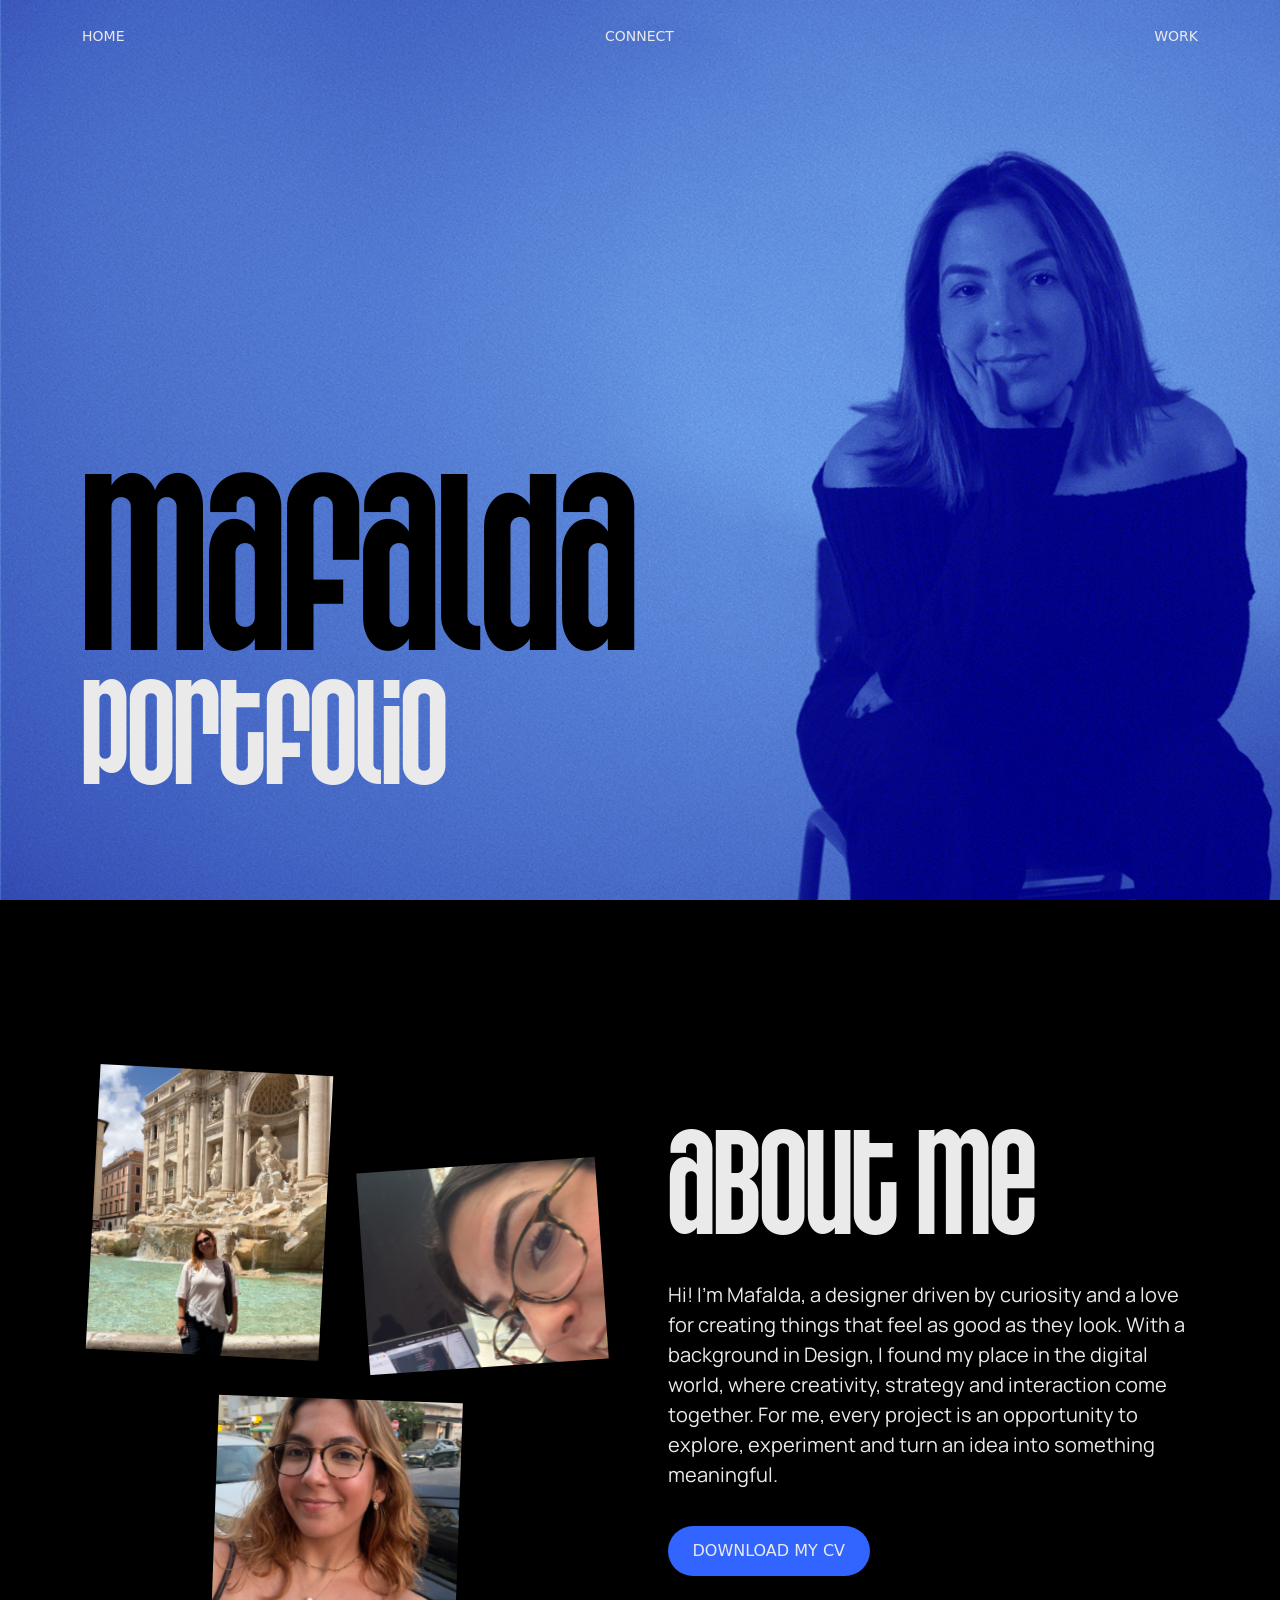
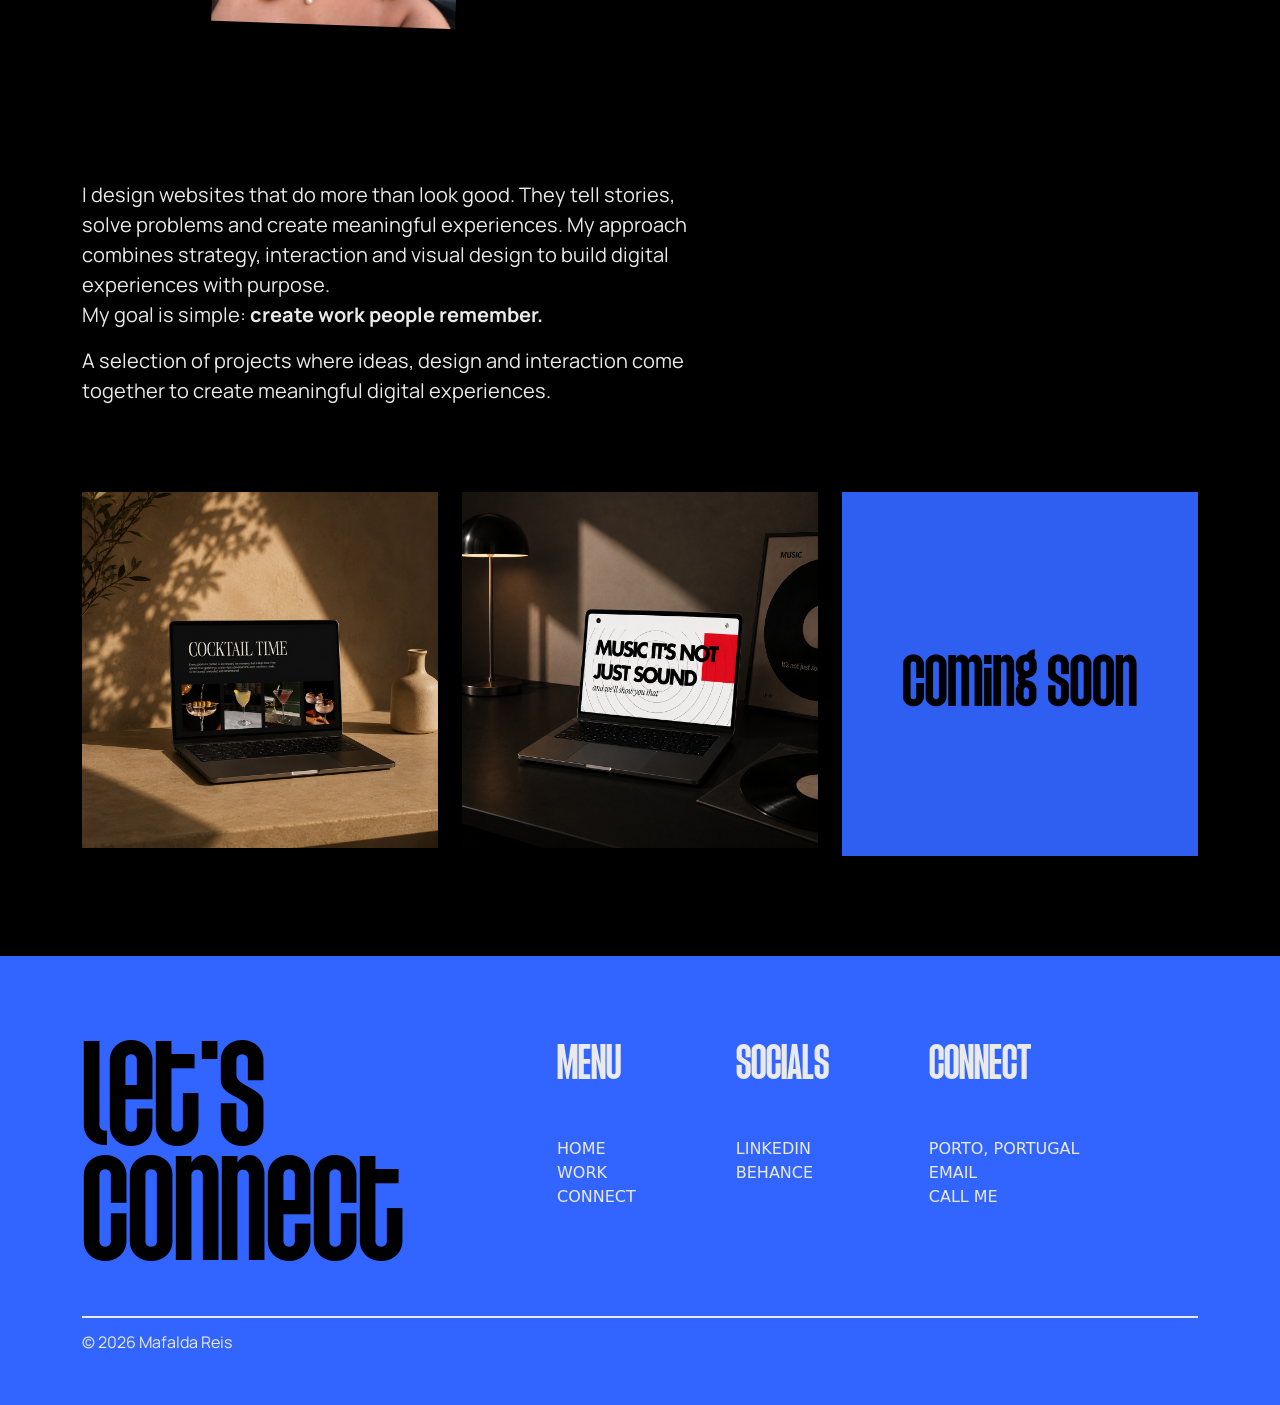
==== commit 14970eec: "Revert "Ajeitei o connect" This reverts commit 2731e2c0f362c6056198cc29dedcdbfd9b783f5b." ====
--- a/index.html
+++ b/index.html
@@ -6,6 +6,18 @@
 		<meta name="viewport" content="width=device-width, initial-scale=1">
 		<meta name="description" content="Mafalda Reis Portfolio">
 		<meta name="keywords" content="Mafalda Reis Portfolio">
+		<meta property="og:type" content="website">
+		<meta property="og:title" content="Portfolio Mafalda Reis">
+		<meta property="og:description" content="Mafalda Reis Portfolio">
+		<meta property="og:url" content="https://mafaldasdesign.github.io/portfolio/">
+		<meta property="og:image" content="https://mafaldasdesign.github.io/portfolio/img/social-preview.jpg">
+		<meta property="og:image:width" content="1200">
+		<meta property="og:image:height" content="630">
+		<meta property="og:image:alt" content="Banner do portfolio de Mafalda Reis">
+		<meta name="twitter:card" content="summary_large_image">
+		<meta name="twitter:title" content="Portfolio Mafalda Reis">
+		<meta name="twitter:description" content="Mafalda Reis Portfolio">
+		<meta name="twitter:image" content="https://mafaldasdesign.github.io/portfolio/img/social-preview.jpg">
 		<!-- Livraria bootstrap -->
 		<link rel="stylesheet" type="text/css" href="assets/bootstrap/css/bootstrap.min.css">
 			
@@ -36,21 +48,28 @@
 				</div>
 			</div>
 			<div class="hp-about container">
-				<div class="hp-about-info row">
-					<div class="hp-about-title col-6">
-						<h2>aBout me</h2>
+				<div class="hp-about-content">
+					<div class="hp-about-info row">
+						<div class="hp-about-title col-6">
+							<h2>aBout me</h2>
+						</div>
+					</div>
+					<div class="hp-about-info row">
+						<div class="hp-about-p col-6">
+							<p>Hi! I'm Mafalda, a designer driven by curiosity and a love for creating things that feel as good as they look. With a background in Design, I found my place in the digital world, where creativity, strategy and interaction come together.
+							For me, every project is an opportunity to explore, experiment and turn an idea into something meaningful.</p>
+						</div>
+					</div>
+					<div class="hp-about-info row">
+						<div class="btns-blue col-6">
+							<button class="btn-blue" type="button" onclick="window.open('files/mafalda-reis-cv.pdf', '_blank', 'noopener,noreferrer')">DOWNLOAD MY CV</button>
+						</div>
 					</div>
 				</div>
-				<div class="hp-about-info row">
-					<div class="hp-about-p col-6">
-						<p>Hi! I'm Mafalda, a designer driven by curiosity and a love for creating things that feel as good as they look. With a background in Design, I found my place in the digital world, where creativity, strategy and interaction come together.
-						For me, every project is an opportunity to explore, experiment and turn an idea into something meaningful.</p>
-					</div>
-				</div>
-				<div class="hp-about-info row">
-					<div class="btns-blue col-6">
-						<button class="btn-blue" type="button" onclick="window.open('files/mafalda-reis-cv.pdf', '_blank', 'noopener,noreferrer')">DOWNLOAD MY CV</button>
-					</div>
+				<div class="about-floating-images" aria-hidden="true">
+					<div class="about-float about-float-one"><img src="img/about-mafalda-01.jpg" alt=""></div>
+					<div class="about-float about-float-two"><img src="img/about-mafalda-03.jpg" alt=""></div>
+					<div class="about-float about-float-three"><img src="img/about-mafalda-02.jpg" alt=""></div>
 				</div>
 			</div>
 			<div class="hp-projects container">
@@ -66,18 +85,21 @@
 					<div class="project-card col-12 col-md-4">
 						<a href="ora.html">
 							<img src="img/ora-mockupcard.png" alt="Projeto Ora" class="img-fluid">
+							<span class="project-name">ORA</span>
 						</a>
 					</div>
 
 					<div class="project-card col-12 col-md-4">
 						<a href="music.html">
-							<img src="img/music-mockupcard.png" alt="Projeto Ora" class="img-fluid">
+							<img src="img/music-mockupcard.png" alt="Projeto Feel the Beat" class="img-fluid">
+							<span class="project-name">FEEL THE BEAT</span>
 						</a>
 					</div>
 
 					<div class="project-card col-12 col-md-4">
 						<a href="#">
-							<img src="img/placeholder-azul.jpg" alt="Projeto Ora" class="img-fluid">
+							<img src="img/placeholder-azul.jpg" alt="Próximo projeto" class="img-fluid">
+							<span class="project-name">COMING SOON</span>
 						</a>
 					</div>
 				</div>
@@ -102,16 +124,16 @@
 							<div class="footer-socials">
 								<h4>SOCIALS</h4>
 								<ul class="ul-footer">
-									<li><a href="index.html">LINKEDIN</a></li>
-									<li><a href="work.html">BEHANCE</a></li>
+									<li><a href="https://www.linkedin.com/in/mafaldareis" target="_blank" rel="noopener noreferrer">LINKEDIN</a></li>
+									<li><a href="https://www.behance.net/mafaldasreis" target="_blank" rel="noopener noreferrer">BEHANCE</a></li>
 								</ul>
 							</div>
 							<div class="footer-connect">
 								<h4>CONNECT</h4>
 								<ul class="ul-footer">
-									<li><a href="index.html">PORTO,PORTUGAL</a></li>
-									<li><a href="work.html">EMAIL</a></li>
-									<li><a href="connect.html">CALL ME</a></li>
+									<li class="footer-location">PORTO, PORTUGAL</li>
+									<li><a href="mailto:mafaldas.design@icloud.com">EMAIL</a></li>
+									<li><a href="tel:+351939108823">CALL ME</a></li>
 								</ul>
 							</div>
 						</nav>
@@ -119,7 +141,7 @@
 				</div>
 				<div class="line"></div>
 				<div class="credits-div">
-					<span class="credits">© 2026 Mafalda Reis  </p>
+					<span class="credits">© 2026 Mafalda Reis</span>
 				</div>
 			</div>
 		</footer>
@@ -140,6 +162,8 @@
 		<script src="js/work-scroll.js"></script>
 		<!-- Hover dos círculos "about me" -->
 		<script src="js/about-circles.js"></script>
+		<!-- Movimento das imagens da secção "about me" -->
+		<script src="js/about-float.js"></script>
 		<!-- Menu de ecrã inteiro -->
 		<script src="js/menu.js"></script>
 
--- a/css/style.css
+++ b/css/style.css
@@ -12,6 +12,7 @@
 	padding: 0;
 	margin: 0;
     position: relative;
+    overflow-x: hidden;
 }
 
 img{
@@ -20,6 +21,43 @@
 
 *{
 	box-sizing: border-box;
+}
+
+/* CURSOR PERSONALIZADO */
+@media (pointer: fine){
+    body.cursor-ready,
+    body.cursor-ready a,
+    body.cursor-ready button,
+    body.cursor-ready input,
+    body.cursor-ready textarea,
+    body.cursor-ready select{
+        cursor: none;
+    }
+
+    .custom-cursor{
+        position: fixed;
+        top: 0;
+        left: 0;
+        width: 16px;
+        height: 16px;
+        border-radius: 50%;
+        background-color: #fff;
+        mix-blend-mode: difference;
+        pointer-events: none;
+        z-index: 2147483647;
+        opacity: 1;
+        transition: width 0.2s ease, height 0.2s ease, opacity 0.2s ease;
+        will-change: transform;
+    }
+
+    .custom-cursor.is-large{
+        width: 32px;
+        height: 32px;
+    }
+
+    .custom-cursor.is-hidden{
+        opacity: 0;
+    }
 }
 
 :root{
@@ -112,20 +150,138 @@
     align-items: end;
 }
 .hp-about{
-    min-height: 60vh;
+    min-height: max(65vh, 680px);
     margin-top: 100px;
     margin-bottom: 70px;
+    position: relative;
+    display: grid;
+    grid-template-columns: repeat(2, minmax(0, 1fr));
+    align-content: center;
+    align-items: center;
+    column-gap: 55px;
+}
+.hp-about-content{
+    grid-column: 2;
+    grid-row: 1;
+    align-self: center;
 }
 .hp-about-info{
     display: flex;
     flex-direction: column;
-    align-content: end;
+    align-content: flex-start;
+    align-items: flex-start;
+    text-align: left;
 }
 .hp-about-title{
     margin-bottom: 20px;
 }
 .hp-about-p{
     margin-bottom: 20px;
+}
+.hp-about-title,
+.hp-about-p,
+.hp-about .btns-blue{
+    width: 100%;
+}
+.about-floating-images{
+    grid-column: 1;
+    grid-row: 1;
+    position: relative;
+    width: 100%;
+    height: 580px;
+    margin-top: 0;
+    pointer-events: none;
+}
+.about-float{
+    position: absolute;
+    display: grid;
+    place-items: center;
+    overflow: hidden;
+    color: rgba(255, 255, 255, 0.78);
+    font-family: Manrope, sans-serif;
+    font-size: 12px;
+    letter-spacing: 0.16em;
+    border: none;
+    box-shadow: 0 22px 55px rgba(0, 0, 0, 0.32);
+    will-change: transform;
+}
+.about-float img{
+    width: 100%;
+    height: 100%;
+    object-fit: cover;
+    display: block;
+}
+.about-float-one{
+    top: 20px;
+    left: 2%;
+    right: auto;
+    width: 44%;
+    aspect-ratio: 0.82;
+    background-color: #3265ff;
+    transform: rotate(3deg);
+    animation: aboutFloatOne 6s ease-in-out infinite alternate;
+}
+.about-float-two{
+    top: 115px;
+    left: auto;
+    right: 2%;
+    width: 45%;
+    aspect-ratio: 1.18;
+    background-color: #292929;
+    transform: rotate(-4deg);
+    animation: aboutFloatTwo 7.5s ease-in-out infinite alternate;
+}
+.about-float-three{
+    top: auto;
+    left: 25%;
+    right: auto;
+    bottom: 5px;
+    width: 46%;
+    aspect-ratio: 1.08;
+    background-color: #eaeaea;
+    color: rgba(0, 0, 0, 0.62);
+    transform: rotate(2deg);
+    animation: aboutFloatThree 8.5s ease-in-out infinite alternate;
+}
+@keyframes aboutFloatOne{
+    from{ transform: translate3d(var(--mouse-x, 0px), var(--mouse-y, 0px), 0) rotate(3deg); }
+    to{ transform: translate3d(calc(var(--mouse-x, 0px) - 12px), calc(var(--mouse-y, 0px) + 24px), 0) rotate(1deg); }
+}
+@keyframes aboutFloatTwo{
+    from{ transform: translate3d(var(--mouse-x, 0px), calc(var(--mouse-y, 0px) + 12px), 0) rotate(-4deg); }
+    to{ transform: translate3d(calc(var(--mouse-x, 0px) + 18px), calc(var(--mouse-y, 0px) - 12px), 0) rotate(-2deg); }
+}
+@keyframes aboutFloatThree{
+    from{ transform: translate3d(var(--mouse-x, 0px), var(--mouse-y, 0px), 0) rotate(2deg); }
+    to{ transform: translate3d(calc(var(--mouse-x, 0px) - 16px), calc(var(--mouse-y, 0px) - 22px), 0) rotate(4deg); }
+}
+@media (max-width: 767px){
+    .hp-about{
+        min-height: auto;
+        display: block;
+    }
+    .hp-about-title,
+    .hp-about-p,
+    .btns-blue{
+        width: 100%;
+    }
+    .about-floating-images{
+        position: relative;
+        top: auto;
+        left: auto;
+        right: auto;
+        width: 100%;
+        height: 480px;
+        margin-top: 60px;
+    }
+    .hp-about-info{
+        align-items: center;
+    }
+}
+@media (prefers-reduced-motion: reduce){
+    .about-float{
+        animation: none;
+    }
 }
 .btn-blue{
     padding: 13px 25px;
@@ -153,6 +309,45 @@
     flex-direction: row;
     margin-top: 70px;
 }
+.project-card > a{
+    position: relative;
+    display: block;
+    overflow: hidden;
+}
+.project-card > a::after{
+    content: "";
+    position: absolute;
+    inset: 0;
+    background-color: rgba(255, 255, 255, 0.72);
+    opacity: 0;
+    transition: opacity 0.35s ease;
+}
+.project-card img{
+    display: block;
+    width: 100%;
+}
+.project-name{
+    position: absolute;
+    left: 24px;
+    bottom: 20px;
+    z-index: 1;
+    color: var(--preto);
+    font-family: Manrope, sans-serif;
+    font-size: clamp(26px, 2.4vw, 48px);
+    font-weight: 700;
+    opacity: 0;
+    transform: translateY(10px);
+    transition: opacity 0.35s ease, transform 0.35s ease;
+}
+.project-card > a:hover::after,
+.project-card > a:focus-visible::after{
+    opacity: 1;
+}
+.project-card > a:hover .project-name,
+.project-card > a:focus-visible .project-name{
+    opacity: 1;
+    transform: translateY(0);
+}
 .footer-info{
     padding-top: 80px;
     padding-bottom: 50px;
@@ -184,6 +379,13 @@
 }
 .ul-footer li{
     list-style: none;
+    transition: opacity 0.3s ease;
+}
+.ul-footer li:not(.footer-location):hover{
+    opacity: 0.6;
+}
+.footer-location{
+    color: var(--branco);
 }
 .ul-footer li a{
     text-decoration: none;
@@ -198,19 +400,124 @@
 
 /* CONNECT */
 
+.connect-page{
+    min-height: 100vh;
+    overflow-x: hidden;
+}
+.connect-hero{
+    width: 100%;
+    min-height: 100vh;
+    padding: 0 clamp(30px, 4.4vw, 96px) clamp(45px, 7.5vh, 110px);
+}
 .connect-title h1{
     color: var(--azul);
+    font-size: clamp(150px, 14vw, 310px);
+    line-height: 0.82;
+    white-space: nowrap;
 }
 .connect-hero-info{
-    height: 95vh;
+    min-height: calc(100vh - clamp(45px, 7.5vh, 110px));
     display: flex;
     flex-direction: row;
-    justify-content: space-between;
-    align-items: end;
+    align-items: flex-end;
+}
+.connect-title{
+    flex: 0 0 55%;
+}
+.connect-info{
+    flex: 0 0 27%;
+    padding: 0 20px 5px;
+}
+.connect-info p{
+    margin: 0;
+    font-size: clamp(17px, 1.45vw, 30px);
+    line-height: 1.45;
+}
+.connect-info p:first-child{
+    margin-bottom: clamp(28px, 4vh, 60px);
+}
+.connect-info a{
+    color: var(--branco);
+    text-decoration: none;
+    transition: opacity 0.3s ease;
+}
+.connect-info a:hover{
+    opacity: 0.6;
+}
+.connect-socials{
+    flex: 0 0 18%;
+    padding: 0 0 4px clamp(15px, 2vw, 45px);
 }
 .connect-socials a{
     color: var(--branco);
-    font-size: 25px;
+    font-size: clamp(28px, 2vw, 42px);
+    margin-right: 22px;
+}
+.connect-socials > div{
+    margin-top: clamp(45px, 6vh, 85px);
+}
+.connect-socials .btn-blue{
+    padding: clamp(14px, 1.2vw, 22px) clamp(25px, 2.2vw, 48px);
+    border-radius: 999px;
+    font-family: Manrope, sans-serif;
+    font-size: clamp(14px, 1.2vw, 25px);
+    font-weight: 600;
+    white-space: nowrap;
+}
+
+@media (max-width: 991px){
+    .connect-hero{
+        padding-bottom: 45px;
+    }
+    .connect-hero-info{
+        min-height: 100vh;
+        flex-wrap: wrap;
+        align-content: flex-end;
+        gap: 35px 0;
+    }
+    .connect-title{
+        flex-basis: 100%;
+    }
+    .connect-title h1{
+        font-size: clamp(115px, 23vw, 220px);
+    }
+    .connect-info{
+        flex-basis: 60%;
+        padding-left: 0;
+    }
+    .connect-socials{
+        flex-basis: 40%;
+    }
+}
+
+@media (max-width: 575px){
+    .connect-hero{
+        padding-right: 20px;
+        padding-left: 20px;
+    }
+    .connect-hero-info{
+        gap: 28px;
+    }
+    .connect-title h1{
+        font-size: 25vw;
+        line-height: 0.82;
+    }
+    .connect-info,
+    .connect-socials{
+        flex-basis: 100%;
+        padding: 0;
+    }
+    .connect-info p:first-child{
+        margin-bottom: 20px;
+    }
+    .connect-socials{
+        display: flex;
+        align-items: center;
+        justify-content: space-between;
+    }
+    .connect-socials > div{
+        margin-top: 0;
+    }
 }
 
 /* WORK */
@@ -228,16 +535,17 @@
 
 /* ORA */
 .ora-hero{
-    height: 100vh;
+    height: 180vh;
     position: relative;
+    width: 100%;
+}
+.ora-bg{
+    position: sticky;
+    top: var(--banner-top, 10vh);
+    width: var(--banner-width, min(1320px, calc(100vw - 24px)));
+    height: var(--banner-height, 80vh);
+    margin: 0 auto;
     overflow: hidden;
-}
-.ora-bg{
-    position: absolute;
-    top: 10vh;
-    left: 0;
-    width: 100%;
-    height: 90vh;
     z-index: 0;
 }
 .ora-bg img{
@@ -245,6 +553,17 @@
     height: 100%;
     object-fit: cover;
     display: block;
+}
+
+@media (prefers-reduced-motion: reduce){
+    .ora-hero{
+        height: 100vh;
+    }
+    .ora-bg{
+        top: 0;
+        width: 100%;
+        height: 100vh;
+    }
 }
 .ora-hero-title{
     height: 100vh;
@@ -287,4 +606,321 @@
 }
 .visit-link a:hover{
     opacity: .6;
-}+}
+
+/* RESPONSIVE */
+@media (max-width: 1199px){
+    h1{
+        font-size: clamp(112px, 18vw, 190px);
+    }
+    h2{
+        font-size: clamp(76px, 11vw, 118px);
+    }
+    .h1-hero{
+        margin-bottom: clamp(-34px, -3vw, -18px);
+    }
+    .footer-title h2{
+        line-height: .88;
+    }
+    .nav-footer-menu{
+        gap: clamp(35px, 5vw, 75px);
+    }
+    .ora-information .row{
+        row-gap: 30px;
+    }
+}
+
+@media (max-width: 991px){
+    p{
+        font-size: 18px;
+        line-height: 1.5;
+    }
+    .header,
+    .lista-header{
+        height: 72px;
+    }
+    .lista-header{
+        padding-left: 24px;
+        padding-right: 24px;
+    }
+    .info-hero{
+        height: 88vh;
+    }
+    .hp-about{
+        min-height: auto;
+        margin-top: 90px;
+        margin-bottom: 90px;
+        column-gap: 30px;
+    }
+    .about-floating-images{
+        height: 500px;
+    }
+    .hp-projects-info .col-7{
+        width: 83.333333%;
+    }
+    .project-row-cards{
+        row-gap: 24px;
+    }
+    .footer-uprow{
+        row-gap: 55px;
+    }
+    .footer-title,
+    .footer-nav{
+        width: 100%;
+    }
+    .footer-title h2{
+        font-size: clamp(88px, 16vw, 145px);
+    }
+    .nav-footer-menu{
+        justify-content: space-between;
+        gap: 30px;
+    }
+    .nav-footer-menu > div{
+        flex: 1 1 0;
+    }
+    .nav-footer-menu h4{
+        margin-bottom: 32px;
+    }
+    .work-projects{
+        height: auto;
+        min-height: 100vh;
+        padding-top: 120px;
+        padding-bottom: 90px;
+    }
+    .ora-hero{
+        height: 150vh;
+    }
+    .ora-bg{
+        top: var(--banner-top, 9vh);
+        height: var(--banner-height, 82vh);
+    }
+    .ora-information{
+        min-height: auto;
+        padding-top: 70px;
+        padding-bottom: 70px;
+        margin-top: 0;
+        margin-bottom: 0;
+        align-items: flex-start;
+    }
+    .ora-info-title h2{
+        font-size: clamp(72px, 13vw, 115px);
+        line-height: .9;
+    }
+    .mockup img{
+        width: 100%;
+        display: block;
+    }
+}
+
+@media (max-width: 767px){
+    h1{
+        font-size: clamp(82px, 25vw, 150px);
+        line-height: .82;
+    }
+    h2{
+        font-size: clamp(64px, 19vw, 105px);
+        line-height: .88;
+    }
+    h4{
+        font-size: 32px;
+    }
+    .container{
+        padding-left: 20px;
+        padding-right: 20px;
+    }
+    .lista-header{
+        padding-left: 20px;
+        padding-right: 20px;
+    }
+    .lista-header li a,
+    .lista-header li a:hover{
+        font-size: 12px;
+    }
+    .hp-hero{
+        min-height: 100svh;
+        background-position: 82% center;
+    }
+    .info-hero{
+        height: 90svh;
+        align-items: flex-end;
+        padding-bottom: 30px;
+    }
+    .h1-hero{
+        margin-bottom: 8px;
+    }
+    .hp-about{
+        display: flex;
+        flex-direction: column;
+        margin-top: 75px;
+        margin-bottom: 85px;
+    }
+    .hp-about-content{
+        order: 2;
+        width: 100%;
+    }
+    .about-floating-images{
+        order: 1;
+        height: min(118vw, 500px);
+        margin-top: 0;
+        margin-bottom: 55px;
+    }
+    .hp-about-info{
+        align-items: flex-start;
+        text-align: left;
+        margin-left: 0;
+        margin-right: 0;
+    }
+    .hp-about-info > *,
+    .hp-about-title,
+    .hp-about-p,
+    .hp-about .btns-blue{
+        width: 100%;
+        padding-left: 0;
+        padding-right: 0;
+    }
+    .hp-about-title,
+    .hp-about-p{
+        margin-bottom: 18px;
+    }
+    .hp-projects{
+        margin-top: 70px;
+        margin-bottom: 80px;
+    }
+    .hp-projects-info .col-7{
+        width: 100%;
+    }
+    .project-row-cards{
+        margin-top: 45px;
+        row-gap: 20px;
+    }
+    .project-card{
+        padding-left: 0;
+        padding-right: 0;
+    }
+    .project-name{
+        left: 18px;
+        bottom: 15px;
+        font-size: clamp(25px, 9vw, 40px);
+    }
+    .footer-info{
+        padding-top: 65px;
+        padding-bottom: 35px;
+    }
+    .footer-uprow{
+        margin-bottom: 40px;
+    }
+    .footer-title,
+    .footer-nav{
+        padding-left: 0;
+        padding-right: 0;
+    }
+    .footer-title h2{
+        font-size: clamp(80px, 24vw, 125px);
+        line-height: .82;
+    }
+    .nav-footer-menu{
+        display: grid;
+        grid-template-columns: repeat(2, minmax(0, 1fr));
+        gap: 50px 25px;
+    }
+    .footer-connect{
+        grid-column: 1 / -1;
+    }
+    .nav-footer-menu h4{
+        margin-bottom: 22px;
+    }
+    .ul-footer li{
+        font-size: 14px;
+        line-height: 1.8;
+    }
+    .work-projects{
+        min-height: auto;
+        padding-top: 110px;
+        padding-bottom: 75px;
+    }
+    .work-projects .project-row-cards{
+        width: 100%;
+        margin-left: 0;
+        margin-right: 0;
+    }
+    .ora-hero{
+        height: 100svh;
+    }
+    .ora-bg{
+        position: relative;
+        top: 0;
+        width: 100%;
+        height: 100svh;
+    }
+    .ora-bg img{
+        object-position: center center;
+    }
+    .ora-information{
+        padding-top: 55px;
+        padding-bottom: 55px;
+    }
+    .ora-information .row{
+        row-gap: 22px;
+    }
+    .ora-info-title h2{
+        font-size: clamp(68px, 21vw, 100px);
+    }
+    .margin{
+        margin-bottom: 30px;
+    }
+    .visit{
+        min-height: auto;
+        margin-top: 35px;
+        margin-bottom: 55px;
+    }
+    .visit-link a{
+        font-size: 18px;
+    }
+}
+
+@media (max-width: 575px){
+    .connect-hero{
+        min-height: 100svh;
+        padding-top: 92px;
+        padding-bottom: 38px;
+    }
+    .connect-hero-info{
+        min-height: calc(100svh - 130px);
+        align-content: flex-end;
+    }
+    .connect-title h1{
+        font-size: min(28vw, 112px);
+        white-space: normal;
+    }
+    .connect-info p{
+        font-size: 16px;
+        overflow-wrap: anywhere;
+    }
+    .connect-socials{
+        flex-wrap: wrap;
+        gap: 22px;
+    }
+    .connect-socials a{
+        font-size: 28px;
+        margin-right: 10px;
+    }
+    .connect-socials > div{
+        width: 100%;
+    }
+    .connect-socials .btn-blue{
+        width: 100%;
+        font-size: 13px;
+    }
+    .about-float-one{
+        left: 1%;
+        width: 45%;
+    }
+    .about-float-two{
+        right: 1%;
+        width: 47%;
+    }
+    .about-float-three{
+        left: 23%;
+        width: 50%;
+    }
+}
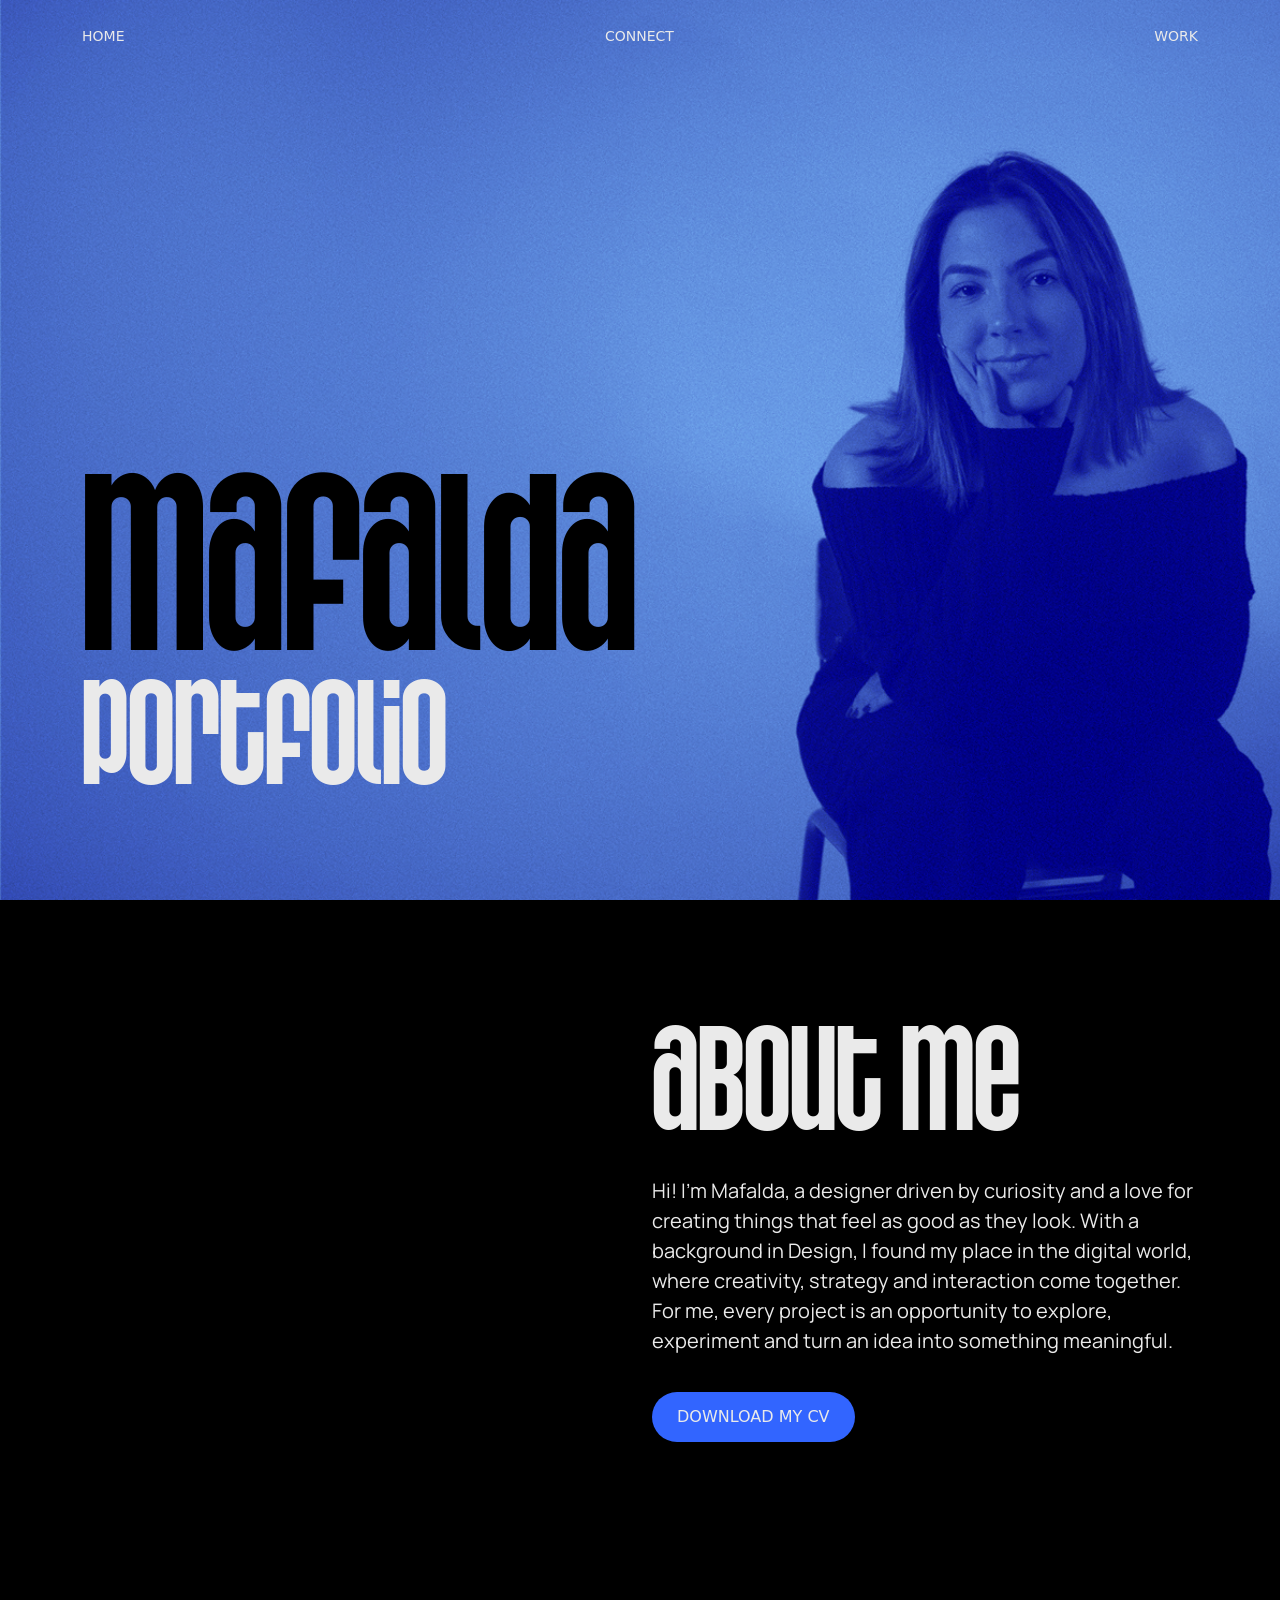
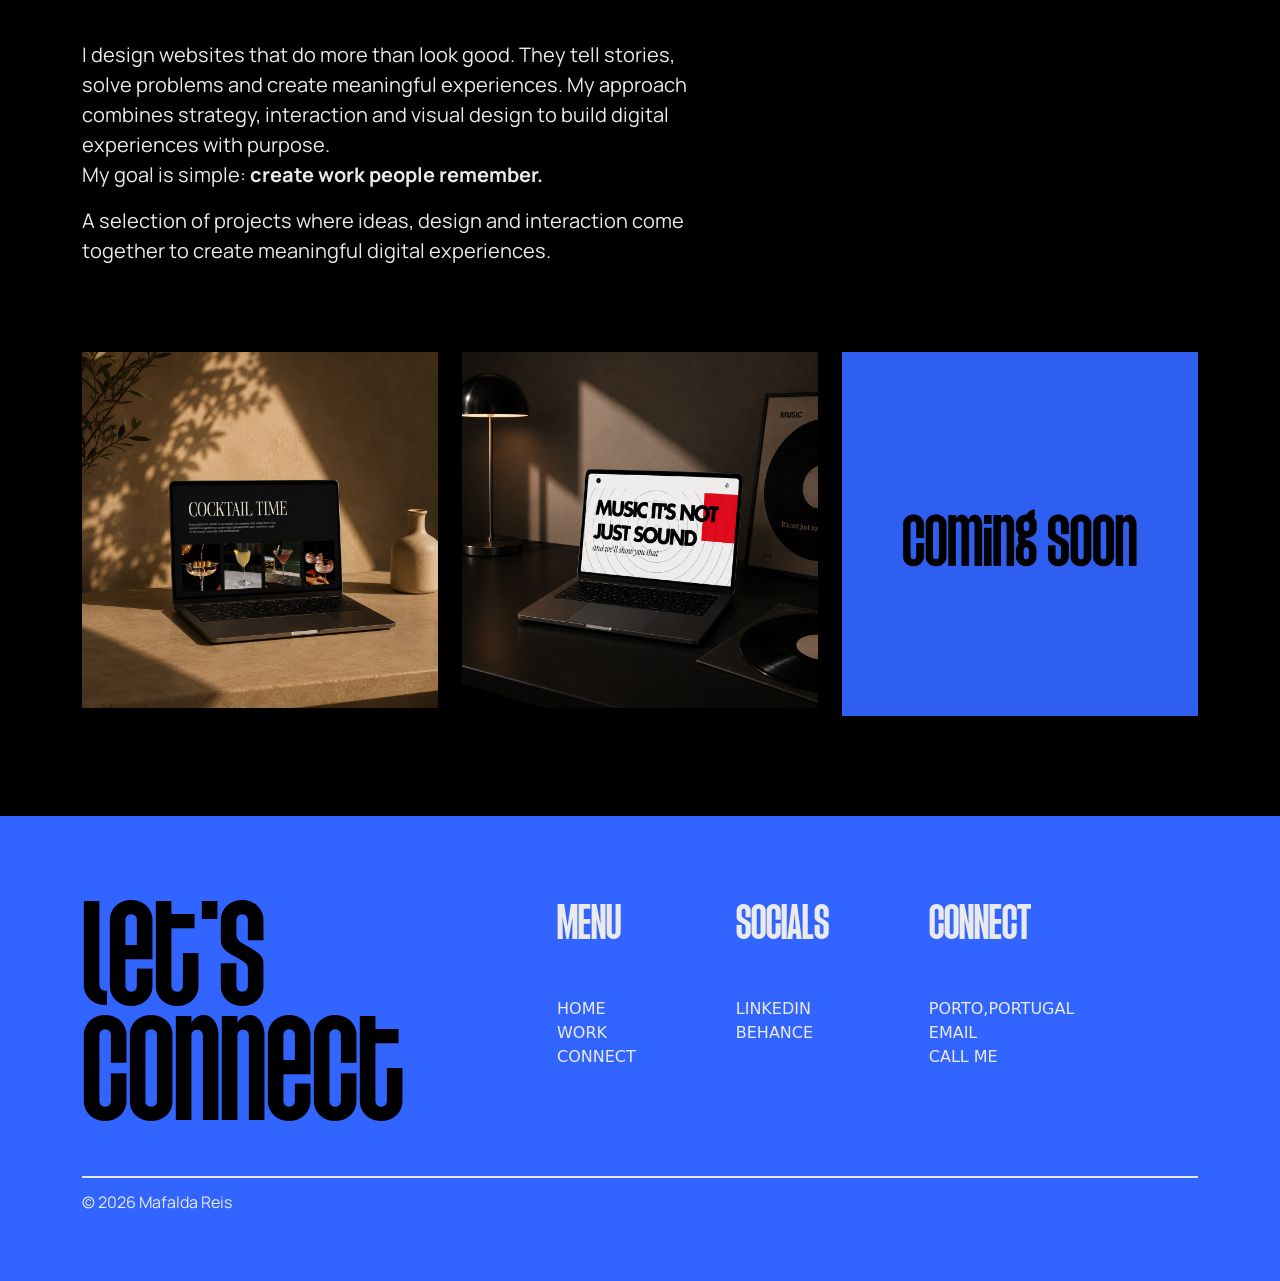
==== commit 8efef143: "voltou ao normal" ====
--- a/index.html
+++ b/index.html
@@ -6,18 +6,6 @@
 		<meta name="viewport" content="width=device-width, initial-scale=1">
 		<meta name="description" content="Mafalda Reis Portfolio">
 		<meta name="keywords" content="Mafalda Reis Portfolio">
-		<meta property="og:type" content="website">
-		<meta property="og:title" content="Portfolio Mafalda Reis">
-		<meta property="og:description" content="Mafalda Reis Portfolio">
-		<meta property="og:url" content="https://mafaldasdesign.github.io/portfolio/">
-		<meta property="og:image" content="https://mafaldasdesign.github.io/portfolio/img/social-preview.jpg">
-		<meta property="og:image:width" content="1200">
-		<meta property="og:image:height" content="630">
-		<meta property="og:image:alt" content="Banner do portfolio de Mafalda Reis">
-		<meta name="twitter:card" content="summary_large_image">
-		<meta name="twitter:title" content="Portfolio Mafalda Reis">
-		<meta name="twitter:description" content="Mafalda Reis Portfolio">
-		<meta name="twitter:image" content="https://mafaldasdesign.github.io/portfolio/img/social-preview.jpg">
 		<!-- Livraria bootstrap -->
 		<link rel="stylesheet" type="text/css" href="assets/bootstrap/css/bootstrap.min.css">
 			
@@ -48,28 +36,21 @@
 				</div>
 			</div>
 			<div class="hp-about container">
-				<div class="hp-about-content">
-					<div class="hp-about-info row">
-						<div class="hp-about-title col-6">
-							<h2>aBout me</h2>
-						</div>
-					</div>
-					<div class="hp-about-info row">
-						<div class="hp-about-p col-6">
-							<p>Hi! I'm Mafalda, a designer driven by curiosity and a love for creating things that feel as good as they look. With a background in Design, I found my place in the digital world, where creativity, strategy and interaction come together.
-							For me, every project is an opportunity to explore, experiment and turn an idea into something meaningful.</p>
-						</div>
-					</div>
-					<div class="hp-about-info row">
-						<div class="btns-blue col-6">
-							<button class="btn-blue" type="button" onclick="window.open('files/mafalda-reis-cv.pdf', '_blank', 'noopener,noreferrer')">DOWNLOAD MY CV</button>
-						</div>
+				<div class="hp-about-info row">
+					<div class="hp-about-title col-6">
+						<h2>aBout me</h2>
 					</div>
 				</div>
-				<div class="about-floating-images" aria-hidden="true">
-					<div class="about-float about-float-one"><img src="img/about-mafalda-01.jpg" alt=""></div>
-					<div class="about-float about-float-two"><img src="img/about-mafalda-03.jpg" alt=""></div>
-					<div class="about-float about-float-three"><img src="img/about-mafalda-02.jpg" alt=""></div>
+				<div class="hp-about-info row">
+					<div class="hp-about-p col-6">
+						<p>Hi! I'm Mafalda, a designer driven by curiosity and a love for creating things that feel as good as they look. With a background in Design, I found my place in the digital world, where creativity, strategy and interaction come together.
+						For me, every project is an opportunity to explore, experiment and turn an idea into something meaningful.</p>
+					</div>
+				</div>
+				<div class="hp-about-info row">
+					<div class="btns-blue col-6">
+						<button class="btn-blue" type="button" onclick="window.open('files/mafalda-reis-cv.pdf', '_blank', 'noopener,noreferrer')">DOWNLOAD MY CV</button>
+					</div>
 				</div>
 			</div>
 			<div class="hp-projects container">
@@ -85,21 +66,18 @@
 					<div class="project-card col-12 col-md-4">
 						<a href="ora.html">
 							<img src="img/ora-mockupcard.png" alt="Projeto Ora" class="img-fluid">
-							<span class="project-name">ORA</span>
 						</a>
 					</div>
 
 					<div class="project-card col-12 col-md-4">
 						<a href="music.html">
-							<img src="img/music-mockupcard.png" alt="Projeto Feel the Beat" class="img-fluid">
-							<span class="project-name">FEEL THE BEAT</span>
+							<img src="img/music-mockupcard.png" alt="Projeto Ora" class="img-fluid">
 						</a>
 					</div>
 
 					<div class="project-card col-12 col-md-4">
 						<a href="#">
-							<img src="img/placeholder-azul.jpg" alt="Próximo projeto" class="img-fluid">
-							<span class="project-name">COMING SOON</span>
+							<img src="img/placeholder-azul.jpg" alt="Projeto Ora" class="img-fluid">
 						</a>
 					</div>
 				</div>
@@ -124,16 +102,16 @@
 							<div class="footer-socials">
 								<h4>SOCIALS</h4>
 								<ul class="ul-footer">
-									<li><a href="https://www.linkedin.com/in/mafaldareis" target="_blank" rel="noopener noreferrer">LINKEDIN</a></li>
-									<li><a href="https://www.behance.net/mafaldasreis" target="_blank" rel="noopener noreferrer">BEHANCE</a></li>
+									<li><a href="index.html">LINKEDIN</a></li>
+									<li><a href="work.html">BEHANCE</a></li>
 								</ul>
 							</div>
 							<div class="footer-connect">
 								<h4>CONNECT</h4>
 								<ul class="ul-footer">
-									<li class="footer-location">PORTO, PORTUGAL</li>
-									<li><a href="mailto:mafaldas.design@icloud.com">EMAIL</a></li>
-									<li><a href="tel:+351939108823">CALL ME</a></li>
+									<li><a href="index.html">PORTO,PORTUGAL</a></li>
+									<li><a href="work.html">EMAIL</a></li>
+									<li><a href="connect.html">CALL ME</a></li>
 								</ul>
 							</div>
 						</nav>
@@ -141,7 +119,7 @@
 				</div>
 				<div class="line"></div>
 				<div class="credits-div">
-					<span class="credits">© 2026 Mafalda Reis</span>
+					<span class="credits">© 2026 Mafalda Reis  </p>
 				</div>
 			</div>
 		</footer>
@@ -162,8 +140,6 @@
 		<script src="js/work-scroll.js"></script>
 		<!-- Hover dos círculos "about me" -->
 		<script src="js/about-circles.js"></script>
-		<!-- Movimento das imagens da secção "about me" -->
-		<script src="js/about-float.js"></script>
 		<!-- Menu de ecrã inteiro -->
 		<script src="js/menu.js"></script>
 
--- a/css/style.css
+++ b/css/style.css
@@ -12,7 +12,6 @@
 	padding: 0;
 	margin: 0;
     position: relative;
-    overflow-x: hidden;
 }
 
 img{
@@ -21,43 +20,6 @@
 
 *{
 	box-sizing: border-box;
-}
-
-/* CURSOR PERSONALIZADO */
-@media (pointer: fine){
-    body.cursor-ready,
-    body.cursor-ready a,
-    body.cursor-ready button,
-    body.cursor-ready input,
-    body.cursor-ready textarea,
-    body.cursor-ready select{
-        cursor: none;
-    }
-
-    .custom-cursor{
-        position: fixed;
-        top: 0;
-        left: 0;
-        width: 16px;
-        height: 16px;
-        border-radius: 50%;
-        background-color: #fff;
-        mix-blend-mode: difference;
-        pointer-events: none;
-        z-index: 2147483647;
-        opacity: 1;
-        transition: width 0.2s ease, height 0.2s ease, opacity 0.2s ease;
-        will-change: transform;
-    }
-
-    .custom-cursor.is-large{
-        width: 32px;
-        height: 32px;
-    }
-
-    .custom-cursor.is-hidden{
-        opacity: 0;
-    }
 }
 
 :root{
@@ -150,138 +112,20 @@
     align-items: end;
 }
 .hp-about{
-    min-height: max(65vh, 680px);
+    min-height: 60vh;
     margin-top: 100px;
     margin-bottom: 70px;
-    position: relative;
-    display: grid;
-    grid-template-columns: repeat(2, minmax(0, 1fr));
-    align-content: center;
-    align-items: center;
-    column-gap: 55px;
-}
-.hp-about-content{
-    grid-column: 2;
-    grid-row: 1;
-    align-self: center;
 }
 .hp-about-info{
     display: flex;
     flex-direction: column;
-    align-content: flex-start;
-    align-items: flex-start;
-    text-align: left;
+    align-content: end;
 }
 .hp-about-title{
     margin-bottom: 20px;
 }
 .hp-about-p{
     margin-bottom: 20px;
-}
-.hp-about-title,
-.hp-about-p,
-.hp-about .btns-blue{
-    width: 100%;
-}
-.about-floating-images{
-    grid-column: 1;
-    grid-row: 1;
-    position: relative;
-    width: 100%;
-    height: 580px;
-    margin-top: 0;
-    pointer-events: none;
-}
-.about-float{
-    position: absolute;
-    display: grid;
-    place-items: center;
-    overflow: hidden;
-    color: rgba(255, 255, 255, 0.78);
-    font-family: Manrope, sans-serif;
-    font-size: 12px;
-    letter-spacing: 0.16em;
-    border: none;
-    box-shadow: 0 22px 55px rgba(0, 0, 0, 0.32);
-    will-change: transform;
-}
-.about-float img{
-    width: 100%;
-    height: 100%;
-    object-fit: cover;
-    display: block;
-}
-.about-float-one{
-    top: 20px;
-    left: 2%;
-    right: auto;
-    width: 44%;
-    aspect-ratio: 0.82;
-    background-color: #3265ff;
-    transform: rotate(3deg);
-    animation: aboutFloatOne 6s ease-in-out infinite alternate;
-}
-.about-float-two{
-    top: 115px;
-    left: auto;
-    right: 2%;
-    width: 45%;
-    aspect-ratio: 1.18;
-    background-color: #292929;
-    transform: rotate(-4deg);
-    animation: aboutFloatTwo 7.5s ease-in-out infinite alternate;
-}
-.about-float-three{
-    top: auto;
-    left: 25%;
-    right: auto;
-    bottom: 5px;
-    width: 46%;
-    aspect-ratio: 1.08;
-    background-color: #eaeaea;
-    color: rgba(0, 0, 0, 0.62);
-    transform: rotate(2deg);
-    animation: aboutFloatThree 8.5s ease-in-out infinite alternate;
-}
-@keyframes aboutFloatOne{
-    from{ transform: translate3d(var(--mouse-x, 0px), var(--mouse-y, 0px), 0) rotate(3deg); }
-    to{ transform: translate3d(calc(var(--mouse-x, 0px) - 12px), calc(var(--mouse-y, 0px) + 24px), 0) rotate(1deg); }
-}
-@keyframes aboutFloatTwo{
-    from{ transform: translate3d(var(--mouse-x, 0px), calc(var(--mouse-y, 0px) + 12px), 0) rotate(-4deg); }
-    to{ transform: translate3d(calc(var(--mouse-x, 0px) + 18px), calc(var(--mouse-y, 0px) - 12px), 0) rotate(-2deg); }
-}
-@keyframes aboutFloatThree{
-    from{ transform: translate3d(var(--mouse-x, 0px), var(--mouse-y, 0px), 0) rotate(2deg); }
-    to{ transform: translate3d(calc(var(--mouse-x, 0px) - 16px), calc(var(--mouse-y, 0px) - 22px), 0) rotate(4deg); }
-}
-@media (max-width: 767px){
-    .hp-about{
-        min-height: auto;
-        display: block;
-    }
-    .hp-about-title,
-    .hp-about-p,
-    .btns-blue{
-        width: 100%;
-    }
-    .about-floating-images{
-        position: relative;
-        top: auto;
-        left: auto;
-        right: auto;
-        width: 100%;
-        height: 480px;
-        margin-top: 60px;
-    }
-    .hp-about-info{
-        align-items: center;
-    }
-}
-@media (prefers-reduced-motion: reduce){
-    .about-float{
-        animation: none;
-    }
 }
 .btn-blue{
     padding: 13px 25px;
@@ -309,45 +153,6 @@
     flex-direction: row;
     margin-top: 70px;
 }
-.project-card > a{
-    position: relative;
-    display: block;
-    overflow: hidden;
-}
-.project-card > a::after{
-    content: "";
-    position: absolute;
-    inset: 0;
-    background-color: rgba(255, 255, 255, 0.72);
-    opacity: 0;
-    transition: opacity 0.35s ease;
-}
-.project-card img{
-    display: block;
-    width: 100%;
-}
-.project-name{
-    position: absolute;
-    left: 24px;
-    bottom: 20px;
-    z-index: 1;
-    color: var(--preto);
-    font-family: Manrope, sans-serif;
-    font-size: clamp(26px, 2.4vw, 48px);
-    font-weight: 700;
-    opacity: 0;
-    transform: translateY(10px);
-    transition: opacity 0.35s ease, transform 0.35s ease;
-}
-.project-card > a:hover::after,
-.project-card > a:focus-visible::after{
-    opacity: 1;
-}
-.project-card > a:hover .project-name,
-.project-card > a:focus-visible .project-name{
-    opacity: 1;
-    transform: translateY(0);
-}
 .footer-info{
     padding-top: 80px;
     padding-bottom: 50px;
@@ -379,13 +184,6 @@
 }
 .ul-footer li{
     list-style: none;
-    transition: opacity 0.3s ease;
-}
-.ul-footer li:not(.footer-location):hover{
-    opacity: 0.6;
-}
-.footer-location{
-    color: var(--branco);
 }
 .ul-footer li a{
     text-decoration: none;
@@ -400,124 +198,19 @@
 
 /* CONNECT */
 
-.connect-page{
-    min-height: 100vh;
-    overflow-x: hidden;
-}
-.connect-hero{
-    width: 100%;
-    min-height: 100vh;
-    padding: 0 clamp(30px, 4.4vw, 96px) clamp(45px, 7.5vh, 110px);
-}
 .connect-title h1{
     color: var(--azul);
-    font-size: clamp(150px, 14vw, 310px);
-    line-height: 0.82;
-    white-space: nowrap;
 }
 .connect-hero-info{
-    min-height: calc(100vh - clamp(45px, 7.5vh, 110px));
-    display: flex;
-    flex-direction: row;
-    align-items: flex-end;
-}
-.connect-title{
-    flex: 0 0 55%;
-}
-.connect-info{
-    flex: 0 0 27%;
-    padding: 0 20px 5px;
-}
-.connect-info p{
-    margin: 0;
-    font-size: clamp(17px, 1.45vw, 30px);
-    line-height: 1.45;
-}
-.connect-info p:first-child{
-    margin-bottom: clamp(28px, 4vh, 60px);
-}
-.connect-info a{
-    color: var(--branco);
-    text-decoration: none;
-    transition: opacity 0.3s ease;
-}
-.connect-info a:hover{
-    opacity: 0.6;
-}
-.connect-socials{
-    flex: 0 0 18%;
-    padding: 0 0 4px clamp(15px, 2vw, 45px);
+    height: 95vh;
+    display: flex;
+    flex-direction: row;
+    justify-content: space-between;
+    align-items: end;
 }
 .connect-socials a{
     color: var(--branco);
-    font-size: clamp(28px, 2vw, 42px);
-    margin-right: 22px;
-}
-.connect-socials > div{
-    margin-top: clamp(45px, 6vh, 85px);
-}
-.connect-socials .btn-blue{
-    padding: clamp(14px, 1.2vw, 22px) clamp(25px, 2.2vw, 48px);
-    border-radius: 999px;
-    font-family: Manrope, sans-serif;
-    font-size: clamp(14px, 1.2vw, 25px);
-    font-weight: 600;
-    white-space: nowrap;
-}
-
-@media (max-width: 991px){
-    .connect-hero{
-        padding-bottom: 45px;
-    }
-    .connect-hero-info{
-        min-height: 100vh;
-        flex-wrap: wrap;
-        align-content: flex-end;
-        gap: 35px 0;
-    }
-    .connect-title{
-        flex-basis: 100%;
-    }
-    .connect-title h1{
-        font-size: clamp(115px, 23vw, 220px);
-    }
-    .connect-info{
-        flex-basis: 60%;
-        padding-left: 0;
-    }
-    .connect-socials{
-        flex-basis: 40%;
-    }
-}
-
-@media (max-width: 575px){
-    .connect-hero{
-        padding-right: 20px;
-        padding-left: 20px;
-    }
-    .connect-hero-info{
-        gap: 28px;
-    }
-    .connect-title h1{
-        font-size: 25vw;
-        line-height: 0.82;
-    }
-    .connect-info,
-    .connect-socials{
-        flex-basis: 100%;
-        padding: 0;
-    }
-    .connect-info p:first-child{
-        margin-bottom: 20px;
-    }
-    .connect-socials{
-        display: flex;
-        align-items: center;
-        justify-content: space-between;
-    }
-    .connect-socials > div{
-        margin-top: 0;
-    }
+    font-size: 25px;
 }
 
 /* WORK */
@@ -535,17 +228,16 @@
 
 /* ORA */
 .ora-hero{
-    height: 180vh;
-    position: relative;
+    height: 100vh;
+    position: relative;
+    overflow: hidden;
+}
+.ora-bg{
+    position: absolute;
+    top: 10vh;
+    left: 0;
     width: 100%;
-}
-.ora-bg{
-    position: sticky;
-    top: var(--banner-top, 10vh);
-    width: var(--banner-width, min(1320px, calc(100vw - 24px)));
-    height: var(--banner-height, 80vh);
-    margin: 0 auto;
-    overflow: hidden;
+    height: 90vh;
     z-index: 0;
 }
 .ora-bg img{
@@ -554,17 +246,6 @@
     object-fit: cover;
     display: block;
 }
-
-@media (prefers-reduced-motion: reduce){
-    .ora-hero{
-        height: 100vh;
-    }
-    .ora-bg{
-        top: 0;
-        width: 100%;
-        height: 100vh;
-    }
-}
 .ora-hero-title{
     height: 100vh;
     display: flex;
@@ -606,321 +287,4 @@
 }
 .visit-link a:hover{
     opacity: .6;
-}
-
-/* RESPONSIVE */
-@media (max-width: 1199px){
-    h1{
-        font-size: clamp(112px, 18vw, 190px);
-    }
-    h2{
-        font-size: clamp(76px, 11vw, 118px);
-    }
-    .h1-hero{
-        margin-bottom: clamp(-34px, -3vw, -18px);
-    }
-    .footer-title h2{
-        line-height: .88;
-    }
-    .nav-footer-menu{
-        gap: clamp(35px, 5vw, 75px);
-    }
-    .ora-information .row{
-        row-gap: 30px;
-    }
-}
-
-@media (max-width: 991px){
-    p{
-        font-size: 18px;
-        line-height: 1.5;
-    }
-    .header,
-    .lista-header{
-        height: 72px;
-    }
-    .lista-header{
-        padding-left: 24px;
-        padding-right: 24px;
-    }
-    .info-hero{
-        height: 88vh;
-    }
-    .hp-about{
-        min-height: auto;
-        margin-top: 90px;
-        margin-bottom: 90px;
-        column-gap: 30px;
-    }
-    .about-floating-images{
-        height: 500px;
-    }
-    .hp-projects-info .col-7{
-        width: 83.333333%;
-    }
-    .project-row-cards{
-        row-gap: 24px;
-    }
-    .footer-uprow{
-        row-gap: 55px;
-    }
-    .footer-title,
-    .footer-nav{
-        width: 100%;
-    }
-    .footer-title h2{
-        font-size: clamp(88px, 16vw, 145px);
-    }
-    .nav-footer-menu{
-        justify-content: space-between;
-        gap: 30px;
-    }
-    .nav-footer-menu > div{
-        flex: 1 1 0;
-    }
-    .nav-footer-menu h4{
-        margin-bottom: 32px;
-    }
-    .work-projects{
-        height: auto;
-        min-height: 100vh;
-        padding-top: 120px;
-        padding-bottom: 90px;
-    }
-    .ora-hero{
-        height: 150vh;
-    }
-    .ora-bg{
-        top: var(--banner-top, 9vh);
-        height: var(--banner-height, 82vh);
-    }
-    .ora-information{
-        min-height: auto;
-        padding-top: 70px;
-        padding-bottom: 70px;
-        margin-top: 0;
-        margin-bottom: 0;
-        align-items: flex-start;
-    }
-    .ora-info-title h2{
-        font-size: clamp(72px, 13vw, 115px);
-        line-height: .9;
-    }
-    .mockup img{
-        width: 100%;
-        display: block;
-    }
-}
-
-@media (max-width: 767px){
-    h1{
-        font-size: clamp(82px, 25vw, 150px);
-        line-height: .82;
-    }
-    h2{
-        font-size: clamp(64px, 19vw, 105px);
-        line-height: .88;
-    }
-    h4{
-        font-size: 32px;
-    }
-    .container{
-        padding-left: 20px;
-        padding-right: 20px;
-    }
-    .lista-header{
-        padding-left: 20px;
-        padding-right: 20px;
-    }
-    .lista-header li a,
-    .lista-header li a:hover{
-        font-size: 12px;
-    }
-    .hp-hero{
-        min-height: 100svh;
-        background-position: 82% center;
-    }
-    .info-hero{
-        height: 90svh;
-        align-items: flex-end;
-        padding-bottom: 30px;
-    }
-    .h1-hero{
-        margin-bottom: 8px;
-    }
-    .hp-about{
-        display: flex;
-        flex-direction: column;
-        margin-top: 75px;
-        margin-bottom: 85px;
-    }
-    .hp-about-content{
-        order: 2;
-        width: 100%;
-    }
-    .about-floating-images{
-        order: 1;
-        height: min(118vw, 500px);
-        margin-top: 0;
-        margin-bottom: 55px;
-    }
-    .hp-about-info{
-        align-items: flex-start;
-        text-align: left;
-        margin-left: 0;
-        margin-right: 0;
-    }
-    .hp-about-info > *,
-    .hp-about-title,
-    .hp-about-p,
-    .hp-about .btns-blue{
-        width: 100%;
-        padding-left: 0;
-        padding-right: 0;
-    }
-    .hp-about-title,
-    .hp-about-p{
-        margin-bottom: 18px;
-    }
-    .hp-projects{
-        margin-top: 70px;
-        margin-bottom: 80px;
-    }
-    .hp-projects-info .col-7{
-        width: 100%;
-    }
-    .project-row-cards{
-        margin-top: 45px;
-        row-gap: 20px;
-    }
-    .project-card{
-        padding-left: 0;
-        padding-right: 0;
-    }
-    .project-name{
-        left: 18px;
-        bottom: 15px;
-        font-size: clamp(25px, 9vw, 40px);
-    }
-    .footer-info{
-        padding-top: 65px;
-        padding-bottom: 35px;
-    }
-    .footer-uprow{
-        margin-bottom: 40px;
-    }
-    .footer-title,
-    .footer-nav{
-        padding-left: 0;
-        padding-right: 0;
-    }
-    .footer-title h2{
-        font-size: clamp(80px, 24vw, 125px);
-        line-height: .82;
-    }
-    .nav-footer-menu{
-        display: grid;
-        grid-template-columns: repeat(2, minmax(0, 1fr));
-        gap: 50px 25px;
-    }
-    .footer-connect{
-        grid-column: 1 / -1;
-    }
-    .nav-footer-menu h4{
-        margin-bottom: 22px;
-    }
-    .ul-footer li{
-        font-size: 14px;
-        line-height: 1.8;
-    }
-    .work-projects{
-        min-height: auto;
-        padding-top: 110px;
-        padding-bottom: 75px;
-    }
-    .work-projects .project-row-cards{
-        width: 100%;
-        margin-left: 0;
-        margin-right: 0;
-    }
-    .ora-hero{
-        height: 100svh;
-    }
-    .ora-bg{
-        position: relative;
-        top: 0;
-        width: 100%;
-        height: 100svh;
-    }
-    .ora-bg img{
-        object-position: center center;
-    }
-    .ora-information{
-        padding-top: 55px;
-        padding-bottom: 55px;
-    }
-    .ora-information .row{
-        row-gap: 22px;
-    }
-    .ora-info-title h2{
-        font-size: clamp(68px, 21vw, 100px);
-    }
-    .margin{
-        margin-bottom: 30px;
-    }
-    .visit{
-        min-height: auto;
-        margin-top: 35px;
-        margin-bottom: 55px;
-    }
-    .visit-link a{
-        font-size: 18px;
-    }
-}
-
-@media (max-width: 575px){
-    .connect-hero{
-        min-height: 100svh;
-        padding-top: 92px;
-        padding-bottom: 38px;
-    }
-    .connect-hero-info{
-        min-height: calc(100svh - 130px);
-        align-content: flex-end;
-    }
-    .connect-title h1{
-        font-size: min(28vw, 112px);
-        white-space: normal;
-    }
-    .connect-info p{
-        font-size: 16px;
-        overflow-wrap: anywhere;
-    }
-    .connect-socials{
-        flex-wrap: wrap;
-        gap: 22px;
-    }
-    .connect-socials a{
-        font-size: 28px;
-        margin-right: 10px;
-    }
-    .connect-socials > div{
-        width: 100%;
-    }
-    .connect-socials .btn-blue{
-        width: 100%;
-        font-size: 13px;
-    }
-    .about-float-one{
-        left: 1%;
-        width: 45%;
-    }
-    .about-float-two{
-        right: 1%;
-        width: 47%;
-    }
-    .about-float-three{
-        left: 23%;
-        width: 50%;
-    }
-}
+}
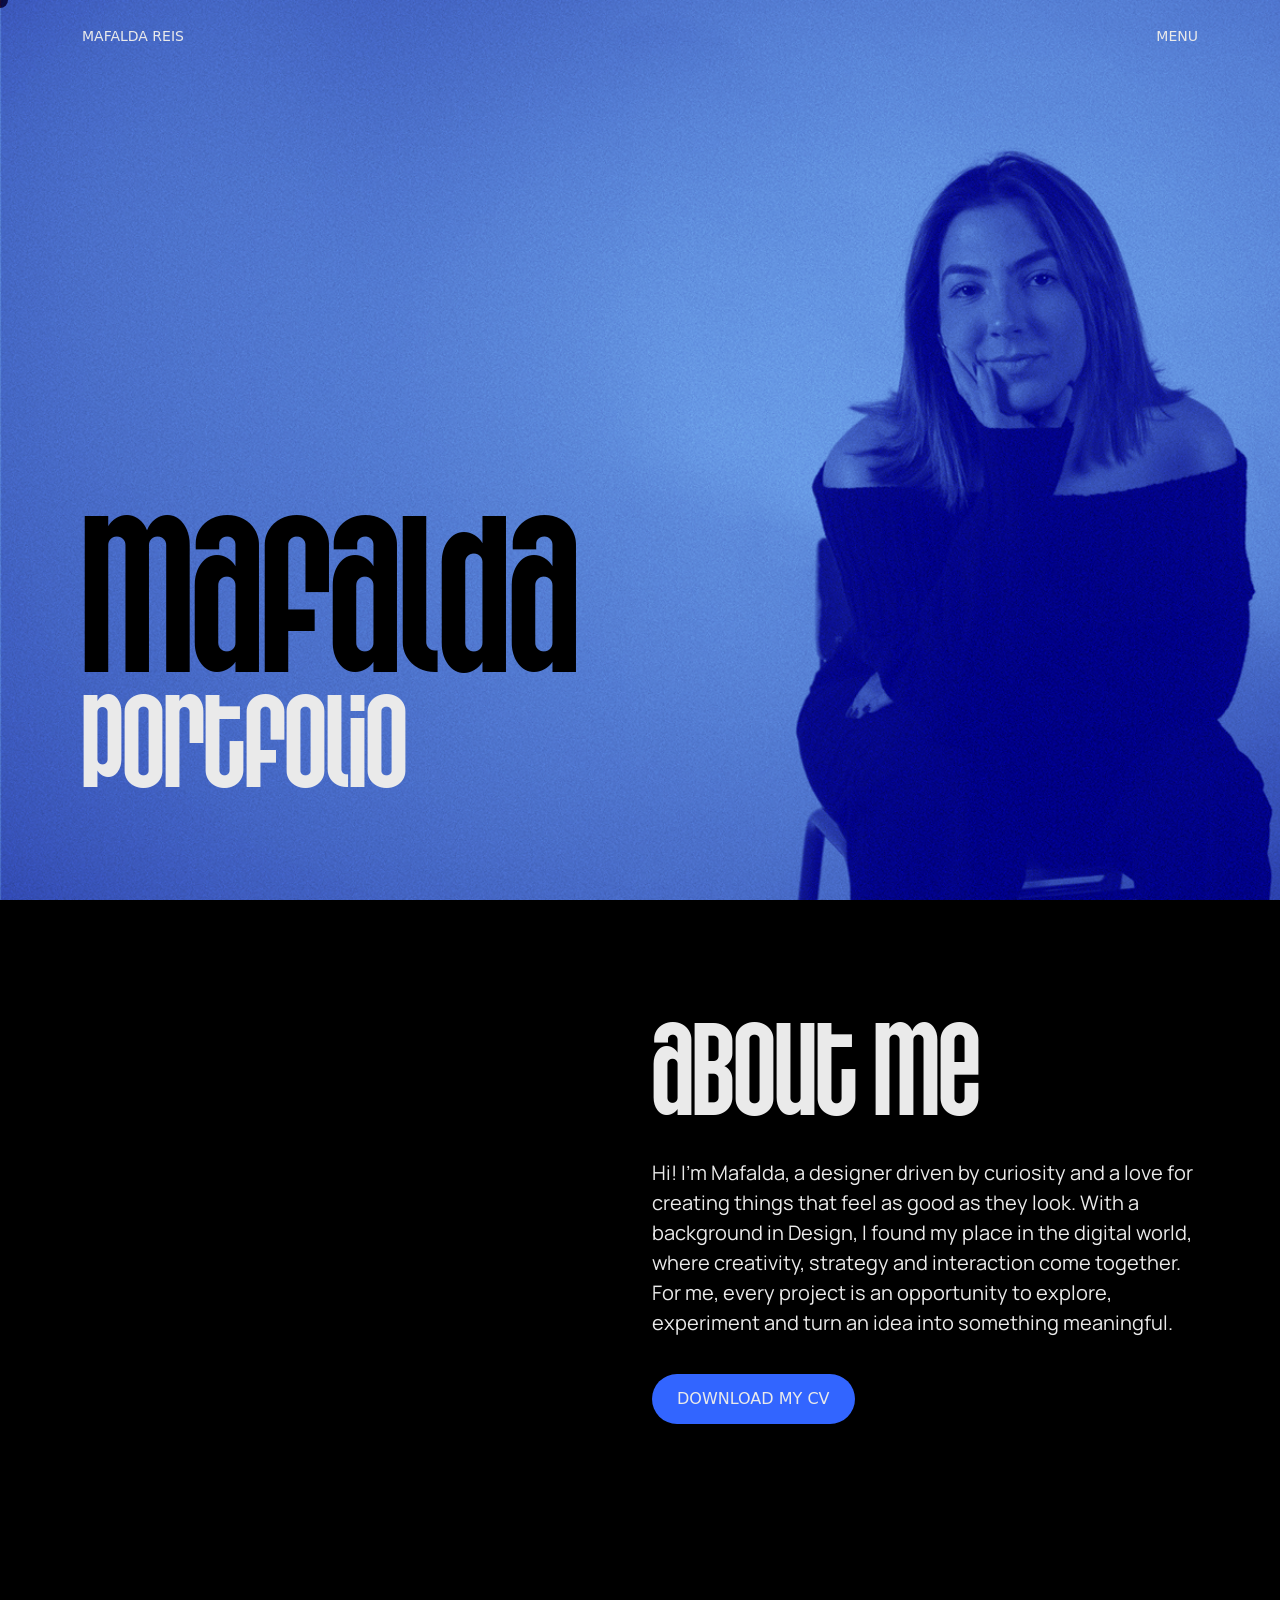
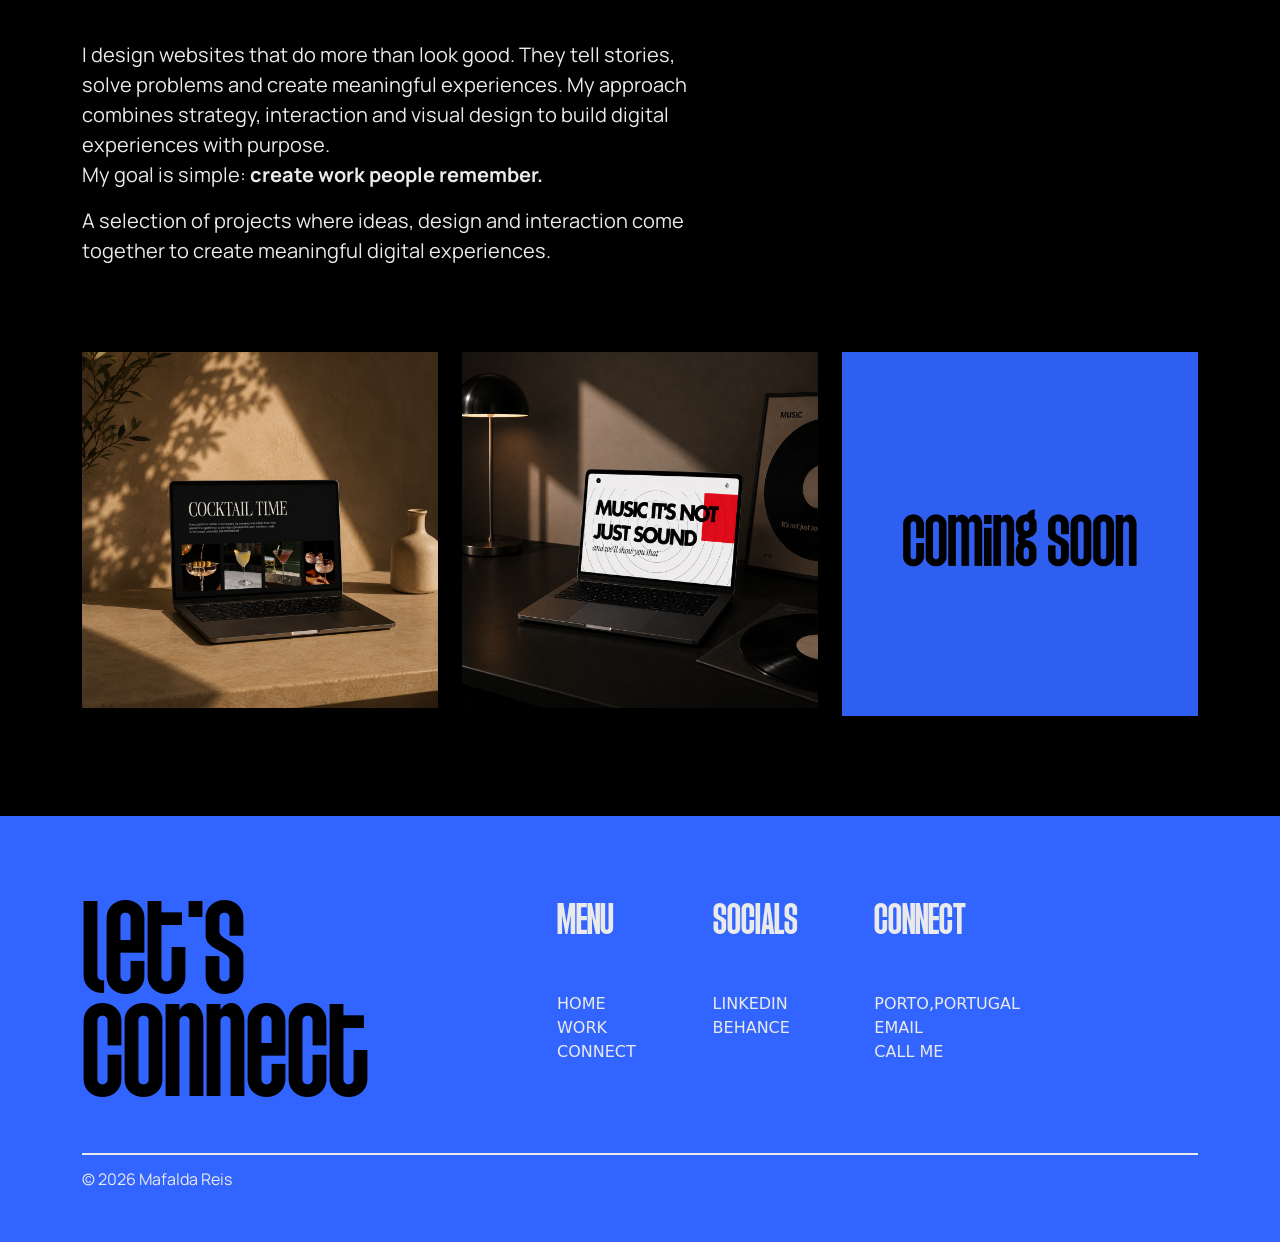
==== commit eb6daab1: "responsividade mais js" ====
--- a/index.html
+++ b/index.html
@@ -17,15 +17,31 @@
 		<link rel="stylesheet" type="text/css" href="css/style.css">
 	</head>
 	<body class="bg-black">
+		<!-- Cursor personalizado -->
+		<div class="custom-cursor"></div>
+		<img class="cursor-image" alt="" src="[data-uri]">
+
 		<header class="header">
 			<nav class="nav">
 				<ul class="lista-header container">
-					<li><a href="index.html">HOME</a></li>
-					<li><a href="connect.html">CONNECT</a></li>
-						<li><a href="work.html">WORK</a></li>
+					<li><a href="index.html">MAFALDA REIS</a></li>
+					<li><a href="#" id="menuToggle">MENU</a></li>
 				</ul>
 			</nav>
 		</header>
+
+		<!-- Menu de ecrã inteiro -->
+		<div class="offcanvas-menu" id="offcanvasMenu">
+			<nav class="offcanvas-nav">
+				<ul>
+					<li><a href="index.html">HOME</a></li>
+					<li><a href="work.html">WORK</a></li>
+					<li><a href="connect.html">CONNECT</a></li>
+				</ul>
+			</nav>
+		</div>
+
+		<div class="page-wrap bg-black">
 		<main class="bg-black">
 			<div class="hp-hero bg-blue">
 				<div class="container info-hero">
@@ -49,7 +65,7 @@
 				</div>
 				<div class="hp-about-info row">
 					<div class="btns-blue col-6">
-						<button class="btn-blue" type="button" onclick="window.open('files/mafalda-reis-cv.pdf', '_blank', 'noopener,noreferrer')">DOWNLOAD MY CV</button>
+						<button class="btn-blue" type="button" onclick="window.open('assets/mafaldareis_cv.pdf', '_blank', 'noopener,noreferrer')">DOWNLOAD MY CV</button>
 					</div>
 				</div>
 			</div>
@@ -119,10 +135,11 @@
 				</div>
 				<div class="line"></div>
 				<div class="credits-div">
-					<span class="credits">© 2026 Mafalda Reis  </p>
+					<span class="credits">© 2026 Mafalda Reis</span>
 				</div>
 			</div>
 		</footer>
+		</div>
 		<!-- Livraria jQuery -->
 		<script src="https://cdnjs.cloudflare.com/ajax/libs/jquery/3.7.1/jquery.min.js"></script>
 		<!-- Livraria bootstrap -->
--- a/css/style.css
+++ b/css/style.css
@@ -1,290 +1,516 @@
-@font-face{
-	font-family: "Agharti-Black";
-	src: url("../fonts/aghartiblack.woff2") 
-	format("woff2");
-}
-@font-face{
-	font-family: "Manrope";
-	src: url("../fonts/manrope.woff2") 
-	format("woff2");
-}
-body{
-	padding: 0;
-	margin: 0;
-    position: relative;
-}
-
-img{
-	max-width: 100%;
-}
-
-*{
-	box-sizing: border-box;
-}
-
-:root{
-	--preto: #000000;
-	--azul: #3265FF;
-    --branco: #EAEAEA;
-}   
-h1{
-    font-family: Agharti-Black, sans-serif;
-    color: var(--preto);
-    font-size: 220px;
-    margin: 0px;
-}
-h2{
-    font-family: Agharti-Black, sans-serif;
-    color: var(--branco);
-    font-size: 130px;
-    margin: 0px;
-}
-h4{
-    font-family: Agharti-Black, sans-serif;
-    color: var(--branco);
-    font-size: 43px;
-    margin: 0px;
-}
-p{
-    font-family: Manrope, sans-serif;
-    color: var(--branco);
-    font-size: 20px;
-    line-height: 30px;
-}
-.bg-black{
-    background-color: var(--preto);
-}
-.bg-blue{
-    background-color: var(--azul);
-    color: var(--branco);
-}
-.bold{
-    font-weight: 700;
-}
-.header{
-    position: absolute;
-    top: 0;
-    left: 0;
+@font-face {
+  font-family: "Agharti-Black";
+  src: url("../fonts/aghartiblack.woff2") format("woff2");
+}
+@font-face {
+  font-family: "Manrope";
+  src: url("../fonts/manrope.woff2") format("woff2");
+}
+body {
+  padding: 0;
+  margin: 0;
+  position: relative;
+}
+
+img {
+  max-width: 100%;
+}
+
+* {
+  box-sizing: border-box;
+}
+
+:root {
+  --preto: #000000;
+  --azul: #3265ff;
+  --branco: #eaeaea;
+}
+h1 {
+  font-family: Agharti-Black, sans-serif;
+  color: var(--preto);
+  font-size: clamp(60px, 15.3vw, 220px);
+  margin: 0px;
+}
+h2 {
+  font-family: Agharti-Black, sans-serif;
+  color: var(--branco);
+  font-size: clamp(44px, 9vw, 130px);
+  margin: 0px;
+}
+h4 {
+  font-family: Agharti-Black, sans-serif;
+  color: var(--branco);
+  font-size: clamp(26px, 3vw, 43px);
+  margin: 0px;
+}
+p {
+  font-family: Manrope, sans-serif;
+  color: var(--branco);
+  font-size: 20px;
+  line-height: 30px;
+}
+.bg-black {
+  background-color: var(--preto);
+}
+.bg-blue {
+  background-color: var(--azul);
+  color: var(--branco);
+}
+.bold {
+  font-weight: 700;
+}
+.header {
+  position: fixed;
+  top: 0;
+  left: 0;
+  width: 100%;
+  height: 8vh;
+  z-index: 100;
+}
+.header .nav,
+.header .lista-header {
+  position: relative;
+  z-index: 101;
+}
+.lista-header {
+  width: 100%;
+  height: 8vh;
+  display: flex;
+  flex-direction: row;
+  justify-content: space-between;
+  align-items: center;
+}
+.lista-header li {
+  list-style: none;
+}
+.lista-header li a {
+  text-decoration: none;
+  color: var(--branco);
+  font-size: 14px;
+  transition: 0.8s;
+}
+.lista-header li a:hover {
+  font-weight: 700;
+  font-size: 15px;
+}
+.hp-hero {
+  min-height: 100vh;
+  background-image: url(../img/hero-hp.jpg);
+  background-repeat: no-repeat;
+  background-size: cover;
+}
+.h1-hero {
+  margin-bottom: -40px;
+}
+.info-hero {
+  height: 90vh;
+  display: flex;
+  flex-direction: row;
+  justify-content: left;
+  align-items: end;
+}
+.hp-about {
+  min-height: 60vh;
+  margin-top: 100px;
+  margin-bottom: 70px;
+}
+.hp-about-info {
+  display: flex;
+  flex-direction: column;
+  align-content: end;
+}
+.hp-about-title {
+  margin-bottom: 20px;
+}
+.hp-about-p {
+  margin-bottom: 20px;
+}
+.btn-blue {
+  padding: 13px 25px;
+  justify-content: center;
+  align-items: center;
+  gap: 10px;
+  background-color: var(--azul);
+  border-radius: 30px;
+  border: none;
+  color: var(--branco);
+  transition: 0.8s;
+  cursor: pointer;
+}
+.btn-blue:hover {
+  background-color: var(--branco);
+  color: var(--azul);
+}
+.hp-projects {
+  margin-top: 100px;
+  margin-bottom: 100px;
+  min-height: 50vh;
+}
+.project-row-cards {
+  display: flex;
+  flex-direction: row;
+  margin-top: 70px;
+}
+.footer-info {
+  padding-top: 80px;
+  padding-bottom: 50px;
+}
+.nav-footer-menu {
+  display: flex;
+  flex-direction: row;
+  flex-wrap: wrap;
+  gap: 40px clamp(24px, 6vw, 100px);
+}
+.line {
+  width: 100%;
+  height: 2px;
+  background-color: var(--branco);
+}
+.footer-uprow {
+  margin-bottom: 50px;
+}
+.footer-title h2 {
+  color: var(--preto);
+  line-height: 0.9;
+}
+.nav-footer-menu h4 {
+  margin-bottom: 50px;
+}
+.ul-footer {
+  margin: 0;
+  padding-left: 0;
+  text-align: left;
+}
+.ul-footer li {
+  list-style: none;
+}
+.ul-footer li a {
+  text-decoration: none;
+  color: var(--branco);
+}
+.credits-div {
+  margin-top: 12px;
+}
+.credits {
+  font-family: Manrope;
+}
+
+/* CONNECT */
+
+.connect-title h1 {
+  color: var(--azul);
+}
+.connect-hero-info {
+  height: 95vh;
+  display: flex;
+  flex-direction: row;
+  justify-content: space-between;
+  align-items: end;
+}
+.connect-socials a {
+  color: var(--branco);
+  font-size: 25px;
+}
+
+/* WORK */
+
+.work-projects {
+  height: 100vh;
+  display: flex;
+  flex-direction: row;
+  justify-content: center;
+  align-items: center;
+}
+.footer-title-work h2 {
+  color: var(--azul);
+}
+
+/* ORA */
+.ora-hero {
+  height: 100vh;
+  position: relative;
+  overflow: hidden;
+}
+.ora-bg {
+  position: absolute;
+  top: 10vh;
+  left: 0;
+  width: 100%;
+  height: 90vh;
+  z-index: 0;
+}
+.ora-bg img {
+  width: 100%;
+  height: 100%;
+  object-fit: cover;
+  display: block;
+}
+.ora-hero-title {
+  height: 100vh;
+  display: flex;
+  flex-direction: column;
+  align-items: center;
+  align-content: center;
+  justify-content: center;
+  position: relative;
+  z-index: 1;
+}
+.ora-information {
+  min-height: 50vh;
+  margin-top: 50px;
+  margin-bottom: 50px;
+  display: flex;
+  justify-content: center;
+  align-items: center;
+}
+.blue {
+  color: var(--azul);
+}
+.margin {
+  margin-bottom: 100px;
+}
+.visit {
+  min-height: 10vh;
+  display: flex;
+  flex-direction: row;
+  justify-content: flex-start;
+  align-items: top;
+  margin-top: 50px;
+}
+.visit-link a {
+  text-decoration: none;
+  color: var(--branco);
+  font-family: Manrope, sans-serif;
+  transition: 0.3s;
+  font-size: 22px;
+}
+.visit-link a:hover {
+  opacity: 0.6;
+}
+a {
+  text-decoration: none;
+  color: var(--branco);
+}
+
+/* CURSOR PERSONALIZADO */
+
+body.cursor-ready,
+body.cursor-ready a,
+body.cursor-ready button {
+  cursor: none;
+}
+.custom-cursor {
+  position: fixed;
+  top: 0;
+  left: 0;
+  width: 16px;
+  height: 16px;
+  border-radius: 50%;
+  background-color: var(--azul);
+  mix-blend-mode: difference;
+  pointer-events: none;
+  z-index: 9999;
+  opacity: 0;
+  transform: translate(-50%, -50%);
+  transition:
+    width 0.25s,
+    height 0.25s,
+    opacity 0.2s;
+}
+body.cursor-ready .custom-cursor {
+  opacity: 1;
+}
+body.cursor-ready .custom-cursor.is-large {
+  width: 48px;
+  height: 48px;
+}
+body.cursor-ready .custom-cursor.is-hidden {
+  opacity: 0;
+}
+.cursor-image {
+  position: fixed;
+  top: 0;
+  left: 0;
+  width: 160px;
+  height: 160px;
+  object-fit: cover;
+  border-radius: 50%;
+  pointer-events: none;
+  z-index: 9998;
+  opacity: 0;
+  transform: translate(-50%, -50%) scale(0.6);
+  transition:
+    opacity 0.25s,
+    transform 0.25s;
+}
+.cursor-image.is-visible {
+  opacity: 1;
+  transform: translate(-50%, -50%) scale(1);
+}
+
+/* ZOOM NAS IMAGENS DOS TRABALHOS */
+
+.project-card a {
+  display: block;
+  overflow: hidden;
+}
+.project-card img {
+  display: block;
+  transition: transform 0.6s ease;
+}
+.project-card a:hover img {
+  transform: scale(1.08);
+}
+
+/* MENU DE ECRÃ INTEIRO */
+
+.page-wrap {
+  position: relative;
+  transition:
+    transform 0.8s cubic-bezier(0.76, 0, 0.24, 1),
+    border-radius 0.8s;
+  transform-origin: 50% 50%;
+}
+body.menu-open {
+  overflow: hidden;
+  background-color: var(--preto) !important;
+}
+body.menu-open .page-wrap {
+  transform: translateX(-30vw) scale(0.7);
+  border-radius: 24px;
+  overflow: hidden;
+}
+.offcanvas-menu {
+  position: fixed;
+  top: 0;
+  right: 0;
+  width: 45vw;
+  height: 100vh;
+  background-color: var(--azul);
+  z-index: 99;
+  display: flex;
+  align-items: center;
+  padding-left: 60px;
+  transform: translateX(100%);
+  transition: transform 0.8s cubic-bezier(0.76, 0, 0.24, 1);
+}
+body.menu-open .offcanvas-menu {
+  transform: translateX(0);
+}
+.offcanvas-nav ul {
+  margin: 0;
+  padding: 0;
+}
+.offcanvas-nav li {
+  list-style: none;
+}
+.offcanvas-nav a {
+  font-family: Agharti-Black, sans-serif;
+  font-size: 90px;
+  line-height: 1.1;
+  color: var(--branco);
+  transition: opacity 0.3s;
+}
+.offcanvas-nav a:hover {
+  opacity: 0.6;
+}
+@media (max-width: 767px) {
+  .offcanvas-menu {
     width: 100vw;
-    height: 8vh;
-    z-index: 100;
-}
-.header .nav,
-.header .lista-header{
-    position: relative;
-    z-index: 101;
-}
-.lista-header{
-    width: 100vw;
-    height: 8vh;
-    display: flex;
-    flex-direction: row;
-    justify-content: space-between;
-    align-items: center;
-}
-.lista-header li{
-    list-style: none;
-}
-.lista-header li a{
-    text-decoration: none;
-    color: var(--branco);
-    font-size: 14px;
-    transition: .8s;
-}
-.lista-header li a:hover{
-    font-weight: 700;
-    font-size: 15px;
-}
-.hp-hero{
+    padding-left: 30px;
+  }
+  .offcanvas-nav a {
+    font-size: 56px;
+  }
+}
+
+/* RESPONSIVE */
+
+@media (max-width: 991.98px) {
+  .connect-title,
+  .footer-uprow > .footer-title,
+  .footer-uprow > .footer-nav {
+    width: 100%;
+  }
+  .footer-uprow > .footer-title {
+    margin-bottom: 40px;
+  }
+  .connect-info,
+  .connect-socials {
+    width: 50%;
+  }
+  .hp-about-title,
+  .hp-about-p,
+  .btns-blue,
+  .hero-p,
+  .hp-projects-p {
+    width: 100%;
+  }
+}
+
+@media (max-width: 767.98px) {
+  p {
+    font-size: 16px;
+    line-height: 26px;
+  }
+  .header,
+  .lista-header {
+    height: 70px;
+  }
+  .hp-about {
+    margin-top: 60px;
+    margin-bottom: 40px;
+  }
+  .hp-projects {
+    margin-top: 60px;
+    margin-bottom: 60px;
+  }
+  .project-row-cards {
+    margin-top: 40px;
+    row-gap: 24px;
+  }
+  .work-projects {
+    height: auto;
     min-height: 100vh;
-    background-image: url(../img/hero-hp.jpg);
-    background-repeat: no-repeat;
-    background-size: cover;
-}
-.h1-hero{
-    margin-bottom: -40px;
-}
-.info-hero{
-    height: 90vh;
-    display: flex;
-    flex-direction: row;
-    justify-content: left;
-    align-items: end;
-}
-.hp-about{
-    min-height: 60vh;
-    margin-top: 100px;
-    margin-bottom: 70px;
-}
-.hp-about-info{
-    display: flex;
-    flex-direction: column;
-    align-content: end;
-}
-.hp-about-title{
+    padding-top: 100px;
+    padding-bottom: 60px;
+  }
+  .connect-hero-info {
+    height: auto;
+    min-height: 100vh;
+    padding-top: 100px;
+    padding-bottom: 40px;
+    row-gap: 32px;
+  }
+  .connect-info,
+  .connect-socials {
+    width: 100%;
+  }
+  .ora-hero {
+    height: 70vh;
+  }
+  .ora-bg {
+    top: 70px;
+    height: calc(70vh - 70px);
+  }
+  .ora-information {
+    min-height: auto;
+  }
+  .ora-information .row > div {
+    margin-bottom: 24px;
+  }
+  .visit {
+    min-height: auto;
+    margin-bottom: 40px;
+  }
+  .footer-info {
+    padding-top: 48px;
+    padding-bottom: 32px;
+  }
+  .nav-footer-menu h4 {
     margin-bottom: 20px;
-}
-.hp-about-p{
-    margin-bottom: 20px;
-}
-.btn-blue{
-    padding: 13px 25px;
-    justify-content: center;
-    align-items: center;
-    gap: 10px;
-    background-color: var(--azul);
-    border-radius: 30px;
-    border: none;
-    color: var(--branco);
-    transition: .8s;
-    cursor: pointer;
-}
-.btn-blue:hover{
-    background-color: var(--branco);
-    color: var(--azul);
-}
-.hp-projects{
-    margin-top: 100px;
-    margin-bottom: 100px;
-    min-height: 50vh;
-}
-.project-row-cards{
-    display: flex;
-    flex-direction: row;
-    margin-top: 70px;
-}
-.footer-info{
-    padding-top: 80px;
-    padding-bottom: 50px;
-}
-.nav-footer-menu{
-    display: flex;
-    flex-direction: row;
-    gap: 100px;
-}
-.line{
-	width: 100%;
-	height: 2px;
-	background-color: var(--branco);
-}
-.footer-uprow{
-    margin-bottom: 50px;
-}
-.footer-title h2{
-    color: var(--preto);
-    line-height: 115px;
-}
-.nav-footer-menu h4{
-    margin-bottom: 50px;
-}
-.ul-footer{
-    margin: 0;
-    padding-left: 0;
-    text-align: left;
-}
-.ul-footer li{
-    list-style: none;
-}
-.ul-footer li a{
-    text-decoration: none;
-    color: var(--branco);
-}
-.credits-div{
-    margin-top: 12px;
-}
-.credits{
-    font-family: Manrope;
-}
-
-/* CONNECT */
-
-.connect-title h1{
-    color: var(--azul);
-}
-.connect-hero-info{
-    height: 95vh;
-    display: flex;
-    flex-direction: row;
-    justify-content: space-between;
-    align-items: end;
-}
-.connect-socials a{
-    color: var(--branco);
-    font-size: 25px;
-}
-
-/* WORK */
-
-.work-projects{
-    height: 100vh;
-    display: flex;
-    flex-direction: row;
-    justify-content: center;
-    align-items: center;
-}
-.footer-title-work h2{
-    color: var(--azul);
-}
-
-/* ORA */
-.ora-hero{
-    height: 100vh;
-    position: relative;
-    overflow: hidden;
-}
-.ora-bg{
-    position: absolute;
-    top: 10vh;
-    left: 0;
-    width: 100%;
-    height: 90vh;
-    z-index: 0;
-}
-.ora-bg img{
-    width: 100%;
-    height: 100%;
-    object-fit: cover;
-    display: block;
-}
-.ora-hero-title{
-    height: 100vh;
-    display: flex;
-    flex-direction: column;
-    align-items: center;
-    align-content: center;
-    justify-content: center;
-    position: relative;
-    z-index: 1;
-}
-.ora-information{
-    min-height: 50vh;
-    margin-top: 50px;
-    margin-bottom: 50px;
-    display: flex;
-    justify-content: center;
-    align-items: center;
-}
-.blue{
-    color: var(--azul);
-}
-.margin{
-    margin-bottom: 100px;
-}
-.visit{
-    min-height: 10vh;
-    display: flex;
-    flex-direction: row;
-    justify-content: flex-start;
-    align-items: top;
-    margin-top: 50px;
-}
-.visit-link a{
-    text-decoration: none;
-    color: var(--branco);
-    font-family: Manrope, sans-serif;
-    transition: .3s;
-    font-size: 22px;
-}
-.visit-link a:hover{
-    opacity: .6;
-}+  }
+  .footer-uprow {
+    margin-bottom: 32px;
+  }
+}
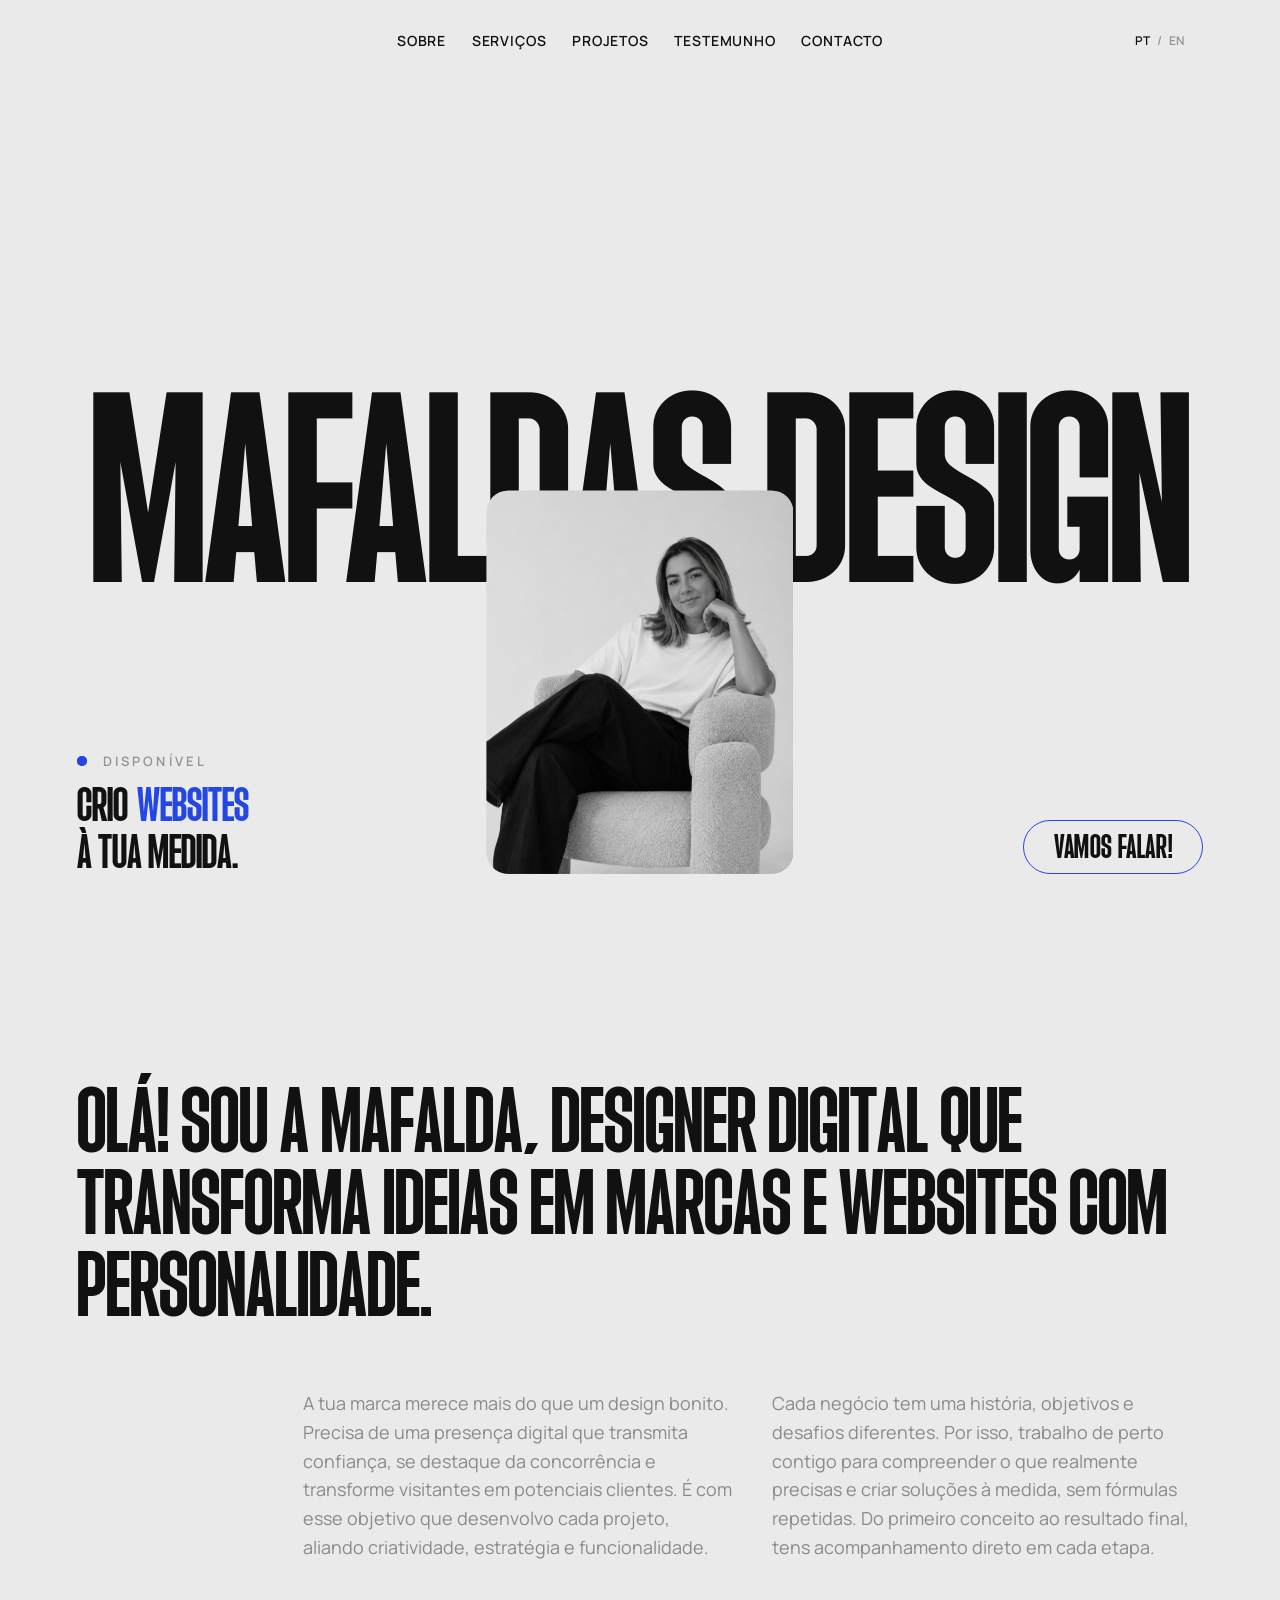
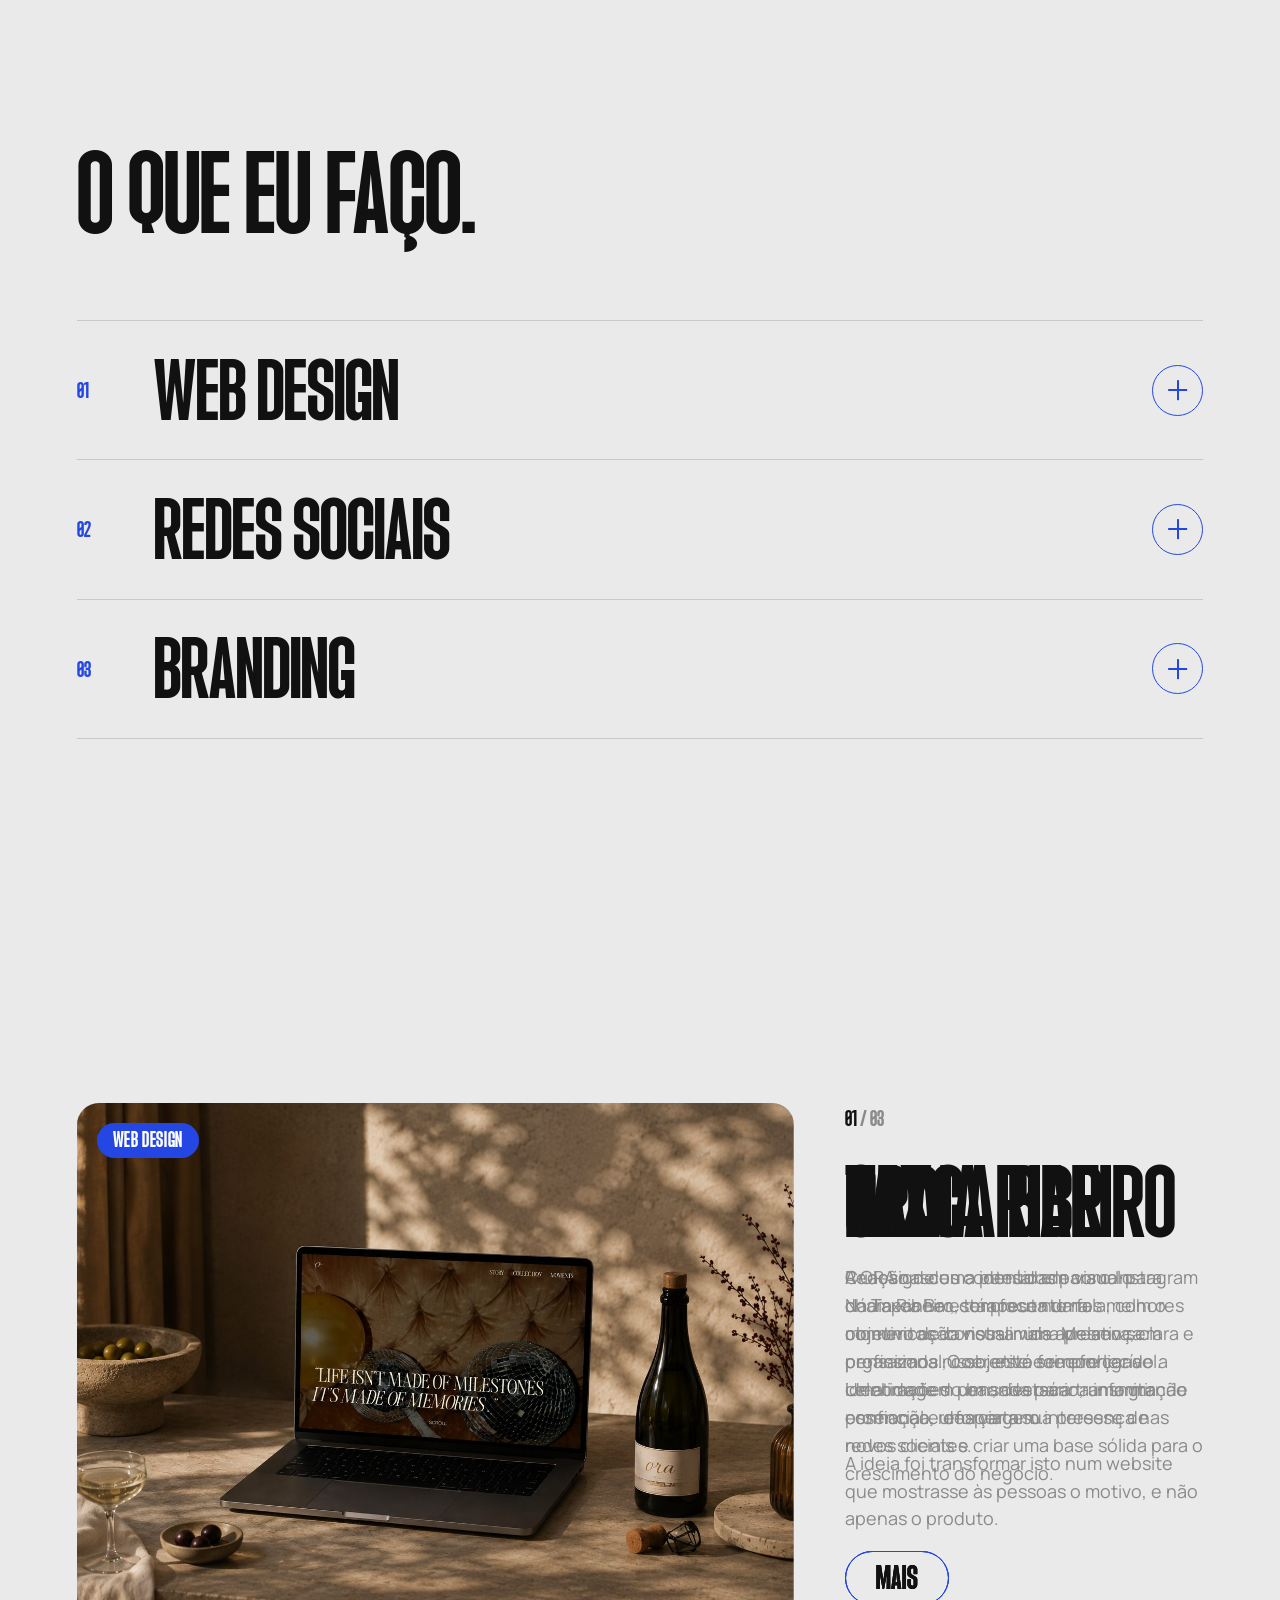
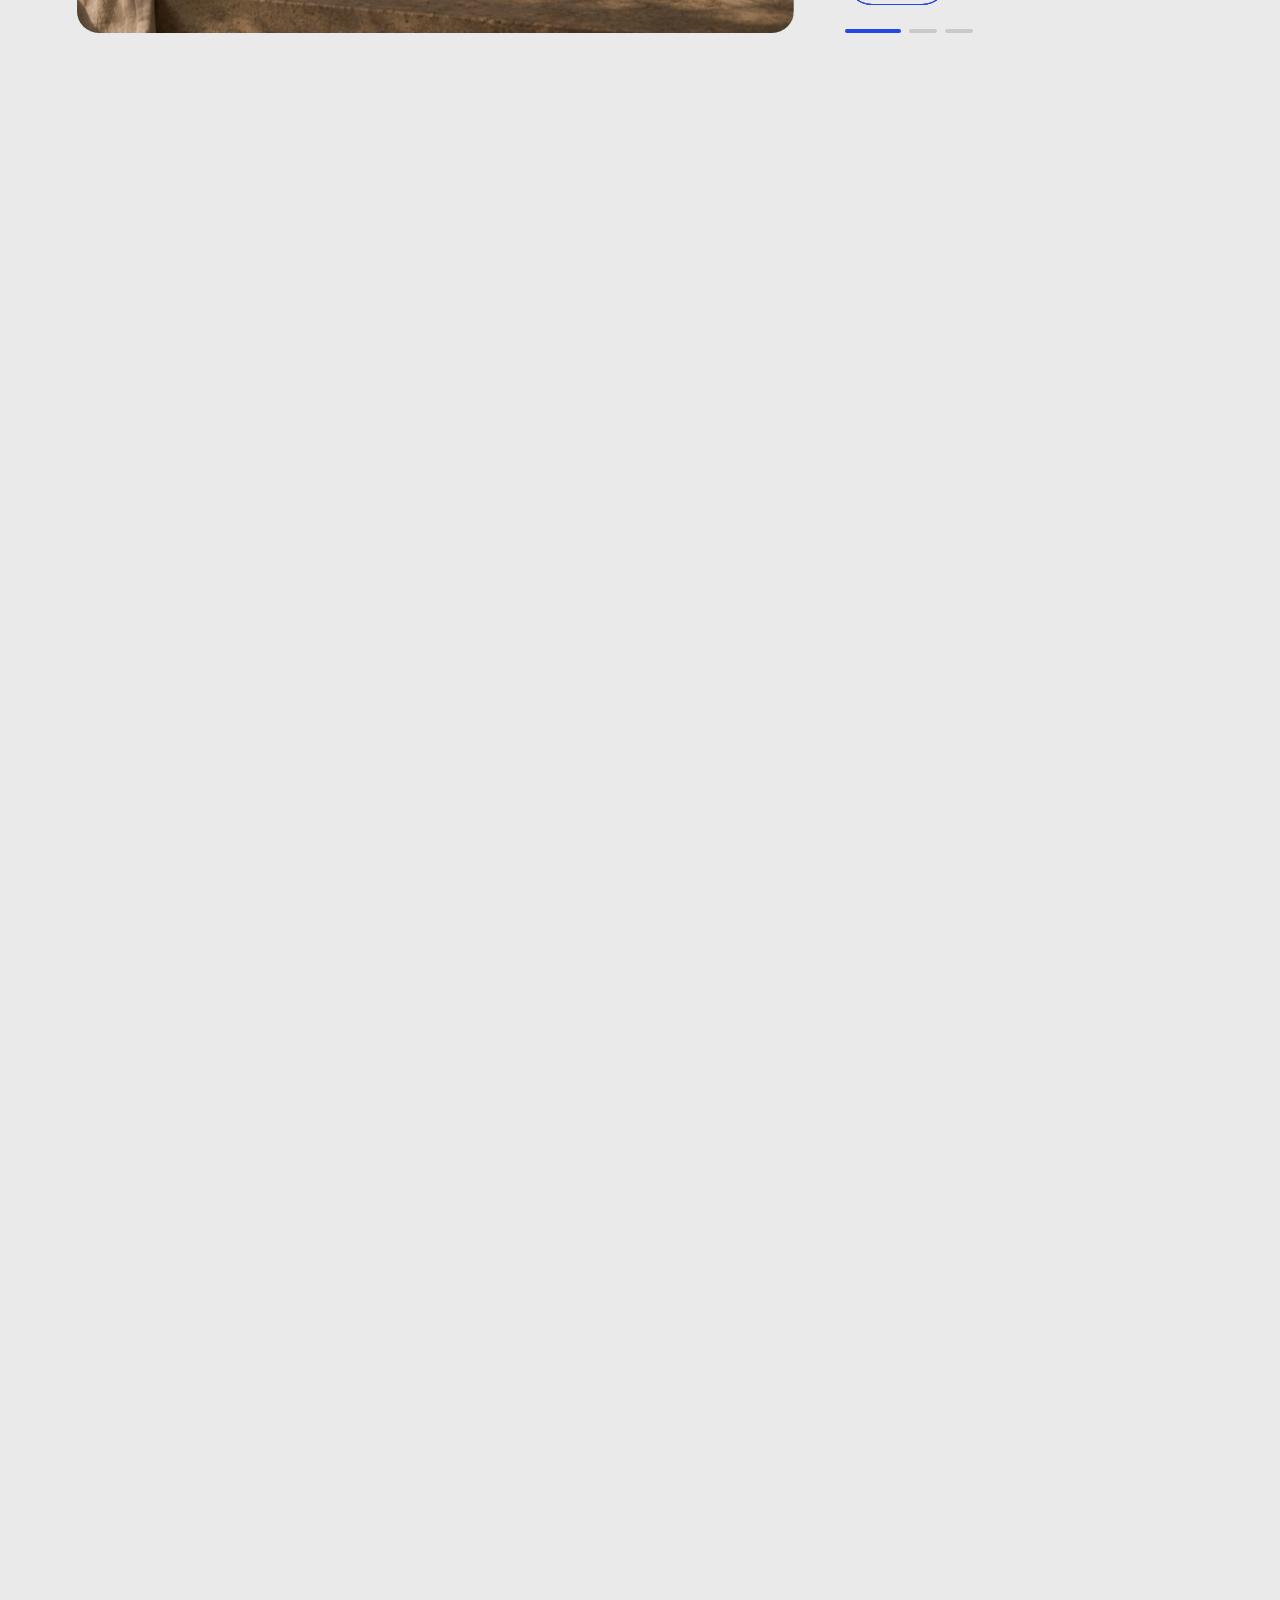
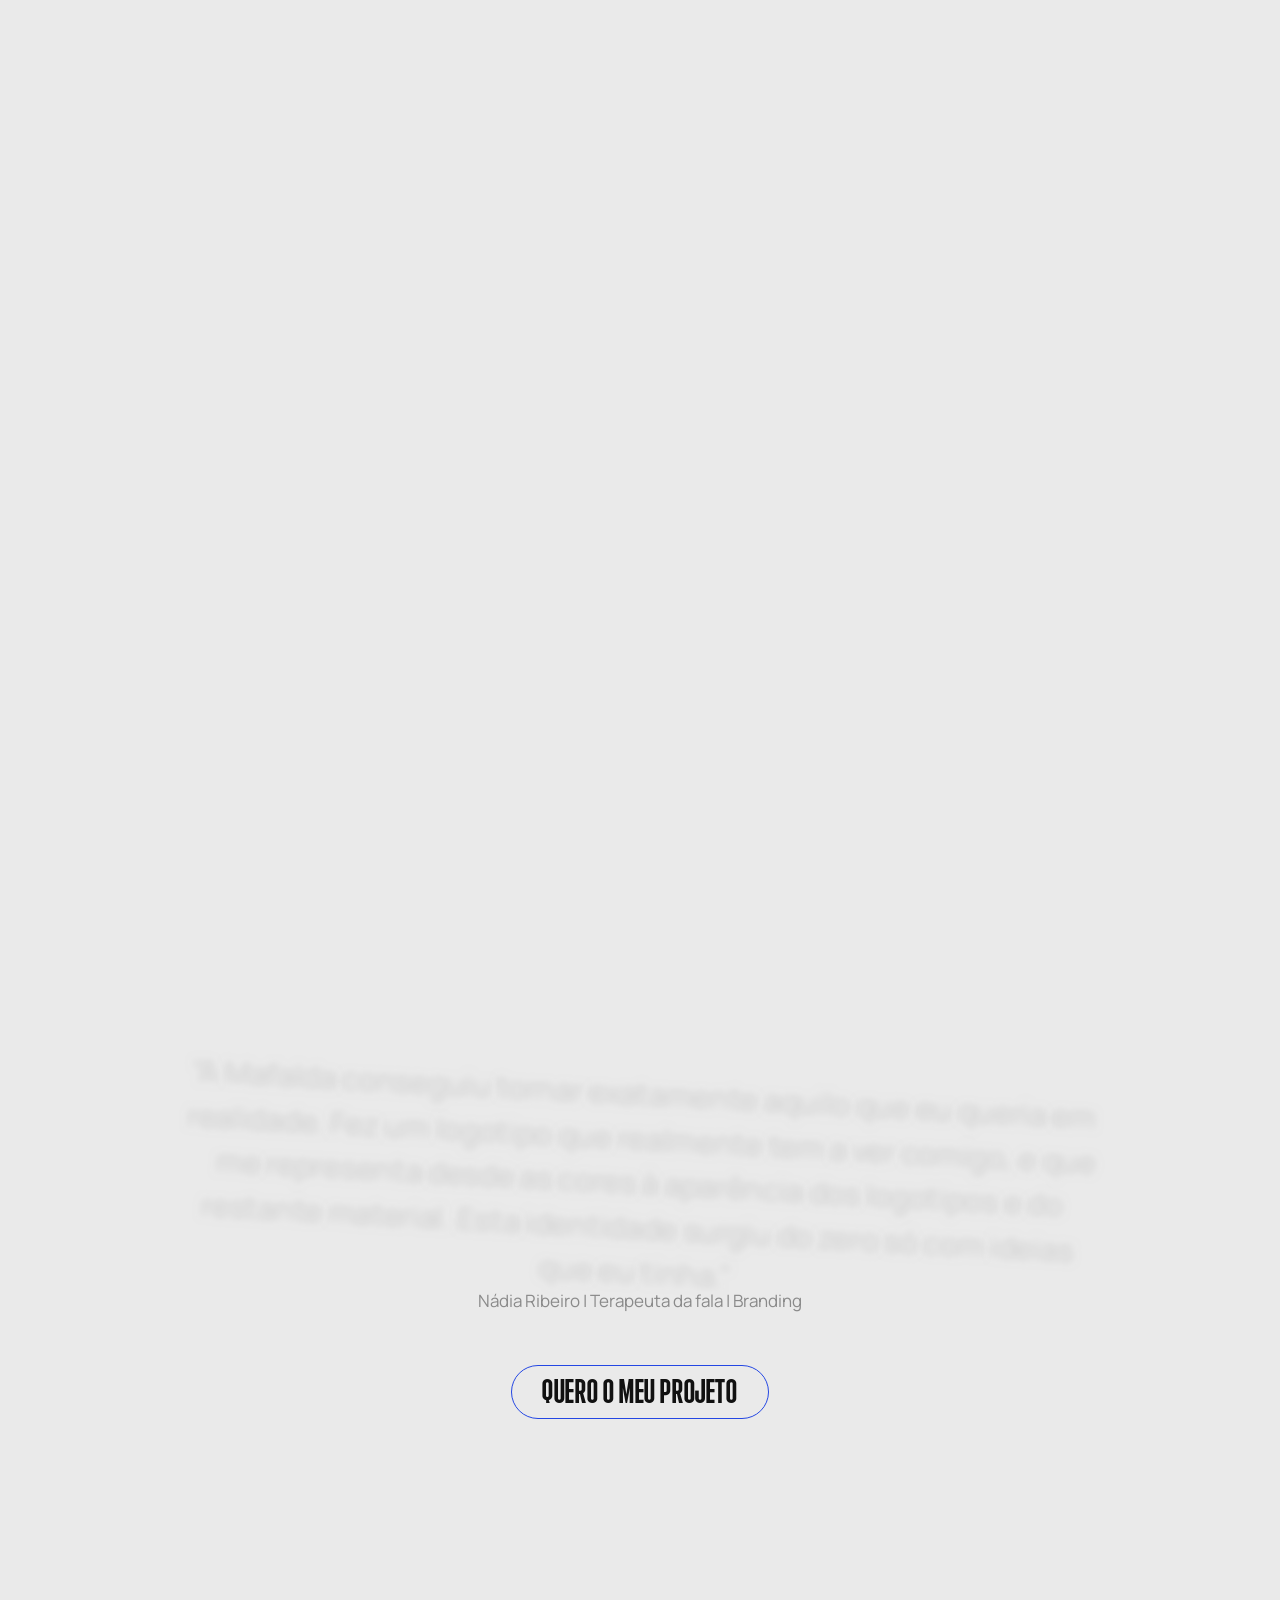
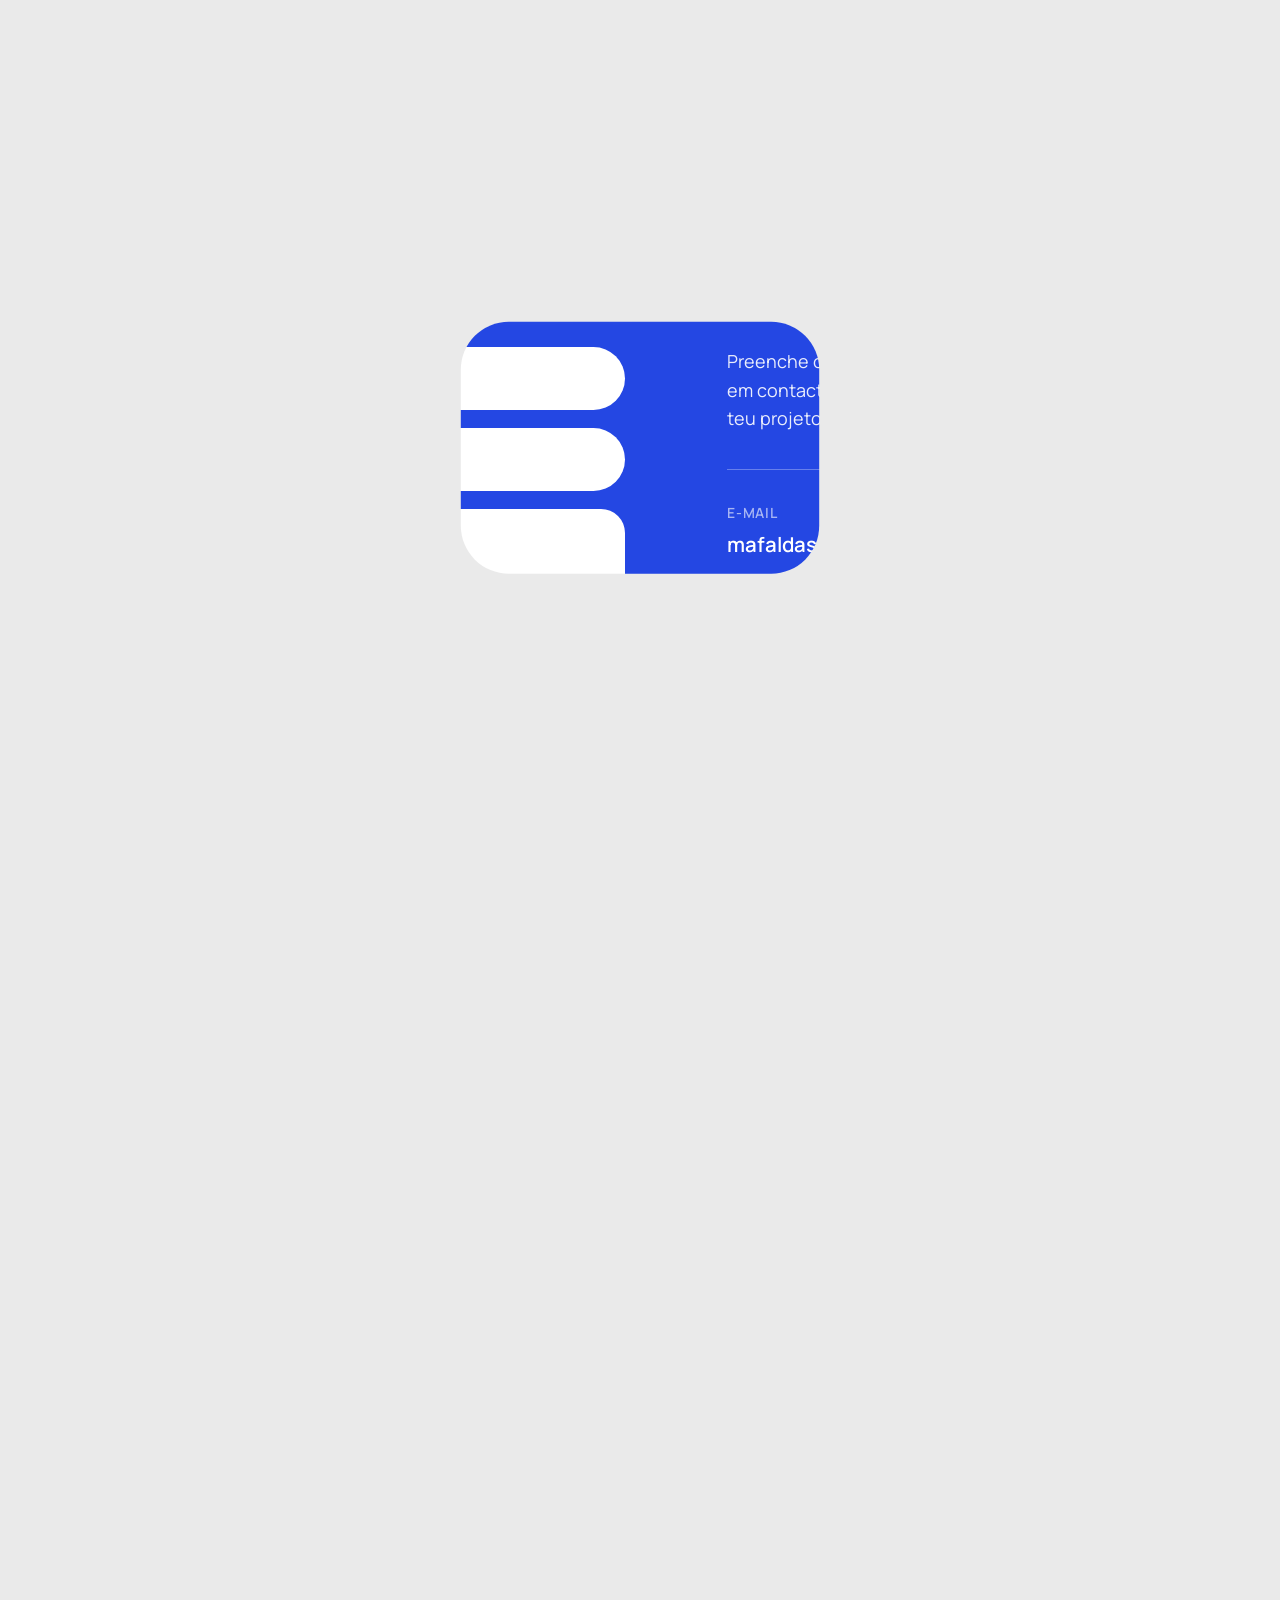
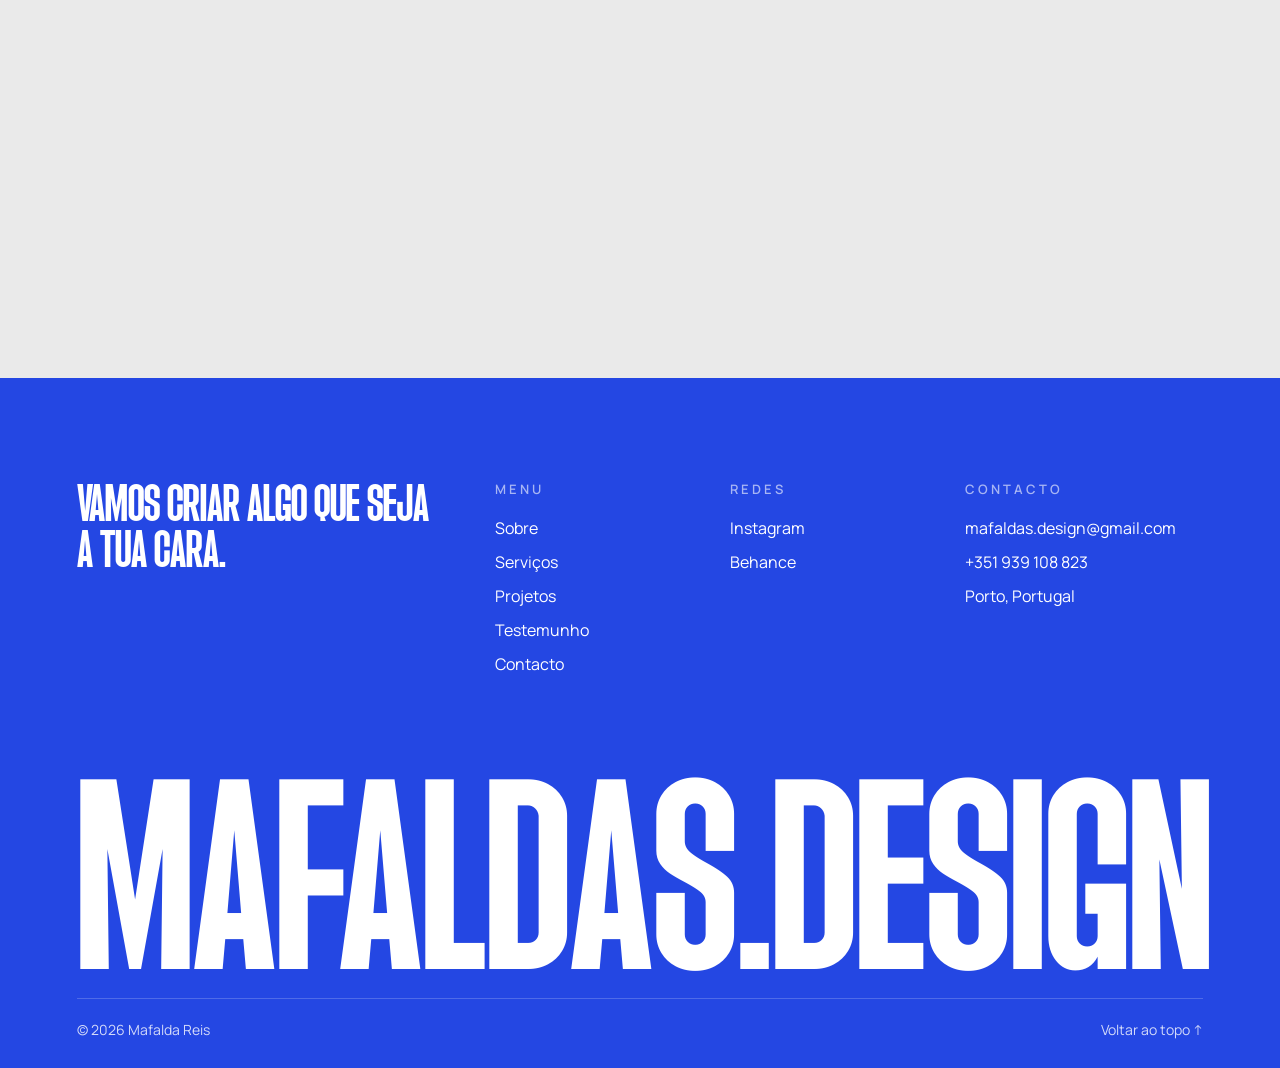
==== commit eb36f0e8: "novo portfolio" ====
--- a/index.html
+++ b/index.html
@@ -1,168 +1,761 @@
-<!DOCTYPE html>
-<html>
-	<head>
-		<title>Portfolio Mafalda Reis</title>
-		<meta charset="UTF-8">
-		<meta name="viewport" content="width=device-width, initial-scale=1">
-		<meta name="description" content="Mafalda Reis Portfolio">
-		<meta name="keywords" content="Mafalda Reis Portfolio">
-		<!-- Livraria bootstrap -->
-		<link rel="stylesheet" type="text/css" href="assets/bootstrap/css/bootstrap.min.css">
-			
-		<!-- Livraria de animação com o scroll -->
-		<link rel="stylesheet" type="text/css" href="assets/aos/css/aos.css">
-		<!-- Livraria de icons -->
-		<link rel="stylesheet" type="text/css" href="assets/fontawesome/css/all.min.css">
-
-		<link rel="stylesheet" type="text/css" href="css/style.css">
-	</head>
-	<body class="bg-black">
-		<!-- Cursor personalizado -->
-		<div class="custom-cursor"></div>
-		<img class="cursor-image" alt="" src="[data-uri]">
-
-		<header class="header">
-			<nav class="nav">
-				<ul class="lista-header container">
-					<li><a href="index.html">MAFALDA REIS</a></li>
-					<li><a href="#" id="menuToggle">MENU</a></li>
-				</ul>
-			</nav>
-		</header>
-
-		<!-- Menu de ecrã inteiro -->
-		<div class="offcanvas-menu" id="offcanvasMenu">
-			<nav class="offcanvas-nav">
-				<ul>
-					<li><a href="index.html">HOME</a></li>
-					<li><a href="work.html">WORK</a></li>
-					<li><a href="connect.html">CONNECT</a></li>
-				</ul>
-			</nav>
-		</div>
-
-		<div class="page-wrap bg-black">
-		<main class="bg-black">
-			<div class="hp-hero bg-blue">
-				<div class="container info-hero">
-					<div class="hero-title">
-						<div class="h1-hero"><h1>mafalda</h1></div>
-						<div class="h2-hero"><h2>portfolio</h2></div>
-					</div>
-				</div>
-			</div>
-			<div class="hp-about container">
-				<div class="hp-about-info row">
-					<div class="hp-about-title col-6">
-						<h2>aBout me</h2>
-					</div>
-				</div>
-				<div class="hp-about-info row">
-					<div class="hp-about-p col-6">
-						<p>Hi! I'm Mafalda, a designer driven by curiosity and a love for creating things that feel as good as they look. With a background in Design, I found my place in the digital world, where creativity, strategy and interaction come together.
-						For me, every project is an opportunity to explore, experiment and turn an idea into something meaningful.</p>
-					</div>
-				</div>
-				<div class="hp-about-info row">
-					<div class="btns-blue col-6">
-						<button class="btn-blue" type="button" onclick="window.open('assets/mafaldareis_cv.pdf', '_blank', 'noopener,noreferrer')">DOWNLOAD MY CV</button>
-					</div>
-				</div>
-			</div>
-			<div class="hp-projects container">
-				<div class="hp-projects-info row">
-					<div class="hero-p col-7">
-						<p>I design websites that do more than look good. They tell stories, solve problems and create meaningful experiences. My approach combines strategy, interaction and visual design to build digital experiences with purpose.<br>My goal is simple: <span class="bold">create work people remember.</span></p>
-					</div>
-					<div class="hp-projects-p col-7">
-						<p>A selection of projects where ideas, design and interaction come together to create meaningful digital experiences.</p>
-					</div>
-				</div>
-				<div class="project-row-cards row">
-					<div class="project-card col-12 col-md-4">
-						<a href="ora.html">
-							<img src="img/ora-mockupcard.png" alt="Projeto Ora" class="img-fluid">
-						</a>
-					</div>
-
-					<div class="project-card col-12 col-md-4">
-						<a href="music.html">
-							<img src="img/music-mockupcard.png" alt="Projeto Ora" class="img-fluid">
-						</a>
-					</div>
-
-					<div class="project-card col-12 col-md-4">
-						<a href="#">
-							<img src="img/placeholder-azul.jpg" alt="Projeto Ora" class="img-fluid">
-						</a>
-					</div>
-				</div>
-			</div>
-		</main>
-		<footer class="footer bg-blue">
-			<div class="footer-info container">
-				<div class="footer-uprow row">
-					<div class="footer-title col-5">
-						<h2>let's<br>connect</h2>
-					</div>
-					<div class="footer-nav col-7">
-						<nav class="nav-footer-menu">
-							<div class="footer-menu">
-								<h4>MENU</h4>
-								<ul class="ul-footer">
-									<li><a href="index.html">HOME</a></li>
-									<li><a href="work.html">WORK</a></li>
-									<li><a href="connect.html">CONNECT</a></li>
-								</ul>
-							</div>
-							<div class="footer-socials">
-								<h4>SOCIALS</h4>
-								<ul class="ul-footer">
-									<li><a href="index.html">LINKEDIN</a></li>
-									<li><a href="work.html">BEHANCE</a></li>
-								</ul>
-							</div>
-							<div class="footer-connect">
-								<h4>CONNECT</h4>
-								<ul class="ul-footer">
-									<li><a href="index.html">PORTO,PORTUGAL</a></li>
-									<li><a href="work.html">EMAIL</a></li>
-									<li><a href="connect.html">CALL ME</a></li>
-								</ul>
-							</div>
-						</nav>
-					</div>
-				</div>
-				<div class="line"></div>
-				<div class="credits-div">
-					<span class="credits">© 2026 Mafalda Reis</span>
-				</div>
-			</div>
-		</footer>
-		</div>
-		<!-- Livraria jQuery -->
-		<script src="https://cdnjs.cloudflare.com/ajax/libs/jquery/3.7.1/jquery.min.js"></script>
-		<!-- Livraria bootstrap -->
-		<script src="https://cdnjs.cloudflare.com/ajax/libs/popper.js/2.11.8/umd/popper.min.js"></script>
-		<script src="assets/bootstrap/js/bootstrap.min.js"></script>
-		<!-- Livraria de animação com o scroll -->
-		<script src="assets/aos/js/aos.js"></script>
-		<!-- Livraria de icons -->
-		<script src="assets/fontawesome/js/all.min.js"></script>
-		<!-- Importar o meu Script -->
-		<script src="js/scripts.js"></script>
-		<!-- Cursor personalizado -->
-		<script src="js/cursor.js"></script>
-		<!-- Scroll horizontal dos work-cards -->
-		<script src="js/work-scroll.js"></script>
-		<!-- Hover dos círculos "about me" -->
-		<script src="js/about-circles.js"></script>
-		<!-- Menu de ecrã inteiro -->
-		<script src="js/menu.js"></script>
-
-		<!-- In Page -->
-		<script>
-			console.log("Ola JS in Page")
-		</script>
-	</body>
+<!doctype html>
+<html lang="pt" class="is-loading">
+  <head>
+    <meta charset="UTF-8" />
+    <meta name="viewport" content="width=device-width, initial-scale=1" />
+    <title>Mafalda Reis — Designer Digital</title>
+    <meta
+      name="description"
+      content="Portfólio de Mafalda Reis, designer digital: web design, conteúdo para redes sociais e branding."
+    />
+    <link
+      rel="preload"
+      href="fonts/aghartiblack.woff2"
+      as="font"
+      type="font/woff2"
+      crossorigin
+    />
+    <link rel="stylesheet" href="css/main.css" />
+    <noscript
+      ><style>
+        .preloader {
+          display: none;
+        }
+      </style></noscript
+    >
+  </head>
+  <body>
+    <div class="preloader" aria-hidden="true">
+      <div class="preloader__pill"><span class="preloader__num">0</span>%</div>
+    </div>
+
+    <header class="site-header">
+      <nav class="nav" aria-label="Principal">
+        <a href="#about"><span data-text="Sobre">Sobre</span></a>
+        <a href="#servicos"><span data-text="Serviços">Serviços</span></a>
+        <a href="#work"><span data-text="Projetos">Projetos</span></a>
+        <a href="#testemunho"><span data-text="Testemunho">Testemunho</span></a>
+        <a href="#contacto"><span data-text="Contacto">Contacto</span></a>
+      </nav>
+
+      <div class="lang" role="group" aria-label="Idioma">
+        <button class="lang__btn is-active" type="button" aria-pressed="true">
+          PT
+        </button>
+        <span class="lang__sep" aria-hidden="true">/</span>
+        <button class="lang__btn" type="button" aria-pressed="false">EN</button>
+      </div>
+
+      <div class="bubble-bar">
+        <a class="bubble bubble--logo" href="#inicio">Mafalda</a>
+        <button
+          class="bubble bubble--toggle"
+          type="button"
+          aria-expanded="false"
+          aria-controls="bubble-menu"
+          aria-label="Abrir menu"
+        >
+          <span></span><span></span>
+        </button>
+      </div>
+    </header>
+
+    <nav
+      class="bubble-menu"
+      id="bubble-menu"
+      aria-label="Menu"
+      aria-hidden="true"
+    >
+      <ul>
+        <li>
+          <a class="bubble-item" href="#about" style="--i: 0; --r: -8deg"
+            >Sobre</a
+          >
+        </li>
+        <li>
+          <a class="bubble-item" href="#servicos" style="--i: 1; --r: 8deg"
+            >Serviços</a
+          >
+        </li>
+        <li>
+          <a class="bubble-item" href="#work" style="--i: 2; --r: 8deg"
+            >Projetos</a
+          >
+        </li>
+        <li>
+          <a class="bubble-item" href="#testemunho" style="--i: 3; --r: -8deg"
+            >Testemunho</a
+          >
+        </li>
+        <li>
+          <a class="bubble-item" href="#contacto" style="--i: 4; --r: 6deg"
+            >Contacto</a
+          >
+        </li>
+      </ul>
+    </nav>
+
+    <main>
+      <section class="hero" id="inicio">
+        <div class="container hero__inner">
+          <h1 class="hero__name">mafaldas.design</h1>
+
+          <div class="hero__stage">
+            <div class="hero__text">
+              <p class="availability">
+                <span class="availability__dot" aria-hidden="true"></span
+                >Disponível
+              </p>
+              <p
+                class="hero__title"
+                aria-label="Crio websites, marcas e feeds à tua medida."
+              >
+                <span class="hero__line" aria-hidden="true">
+                  Crio
+                  <span class="rotator" data-words="websites, marcas, feeds"
+                    ><span class="rotator__word is-current"
+                      >websites</span
+                    ></span
+                  >
+                </span>
+                <span class="hero__line" aria-hidden="true">à tua medida.</span>
+              </p>
+            </div>
+
+            <figure class="hero__media">
+              <img
+                src="img/hero-portrait.jpg"
+                alt="Retrato de Mafalda Reis sentada num cadeirão"
+                width="1024"
+                height="1280"
+              />
+            </figure>
+
+            <div class="hero__actions">
+              <button class="btn" type="button" data-modal="contacto">
+                Vamos falar!
+              </button>
+            </div>
+          </div>
+        </div>
+      </section>
+
+      <section class="section container about" id="about">
+        <h2 class="about__title split-text">
+          Olá! Sou a Mafalda, designer digital que transforma ideias em marcas e
+          websites com personalidade.
+        </h2>
+
+        <div class="about__body reveal">
+          <p>
+            A tua marca merece mais do que um design bonito. Precisa de uma
+            presença digital que transmita confiança, se destaque da
+            concorrência e transforme visitantes em potenciais clientes. É com
+            esse objetivo que desenvolvo cada projeto, aliando criatividade,
+            estratégia e funcionalidade.
+          </p>
+          <p>
+            Cada negócio tem uma história, objetivos e desafios diferentes. Por
+            isso, trabalho de perto contigo para compreender o que realmente
+            precisas e criar soluções à medida, sem fórmulas repetidas. Do
+            primeiro conceito ao resultado final, tens acompanhamento direto em
+            cada etapa.
+          </p>
+        </div>
+      </section>
+
+      <section class="section container" id="servicos">
+        <h2 class="section-title reveal">O que eu faço.</h2>
+
+        <ul class="services reveal">
+          <li class="service">
+            <button
+              class="service__head"
+              type="button"
+              aria-expanded="false"
+              aria-controls="servico-web"
+            >
+              <span class="service__num">01</span>
+              <span class="service__title">Web design</span>
+              <span class="service__icon" aria-hidden="true"></span>
+            </button>
+            <div class="service__panel" id="servico-web">
+              <div class="service__body">
+                <p>
+                  Crio websites à medida que combinam design, funcionalidade e
+                  uma experiência intuitiva, ajudando o teu negócio a
+                  destacar-se, transmitir confiança e transformar visitas em
+                  oportunidades.
+                </p>
+                <ul class="service__tags">
+                  <li class="tag">Design à medida</li>
+                  <li class="tag">UX/UI design</li>
+                  <li class="tag">Desenvolvimento web</li>
+                  <li class="tag">Website responsivo</li>
+                  <li class="tag">Otimização para conversão</li>
+                </ul>
+              </div>
+            </div>
+          </li>
+          <li class="service">
+            <button
+              class="service__head"
+              type="button"
+              aria-expanded="false"
+              aria-controls="servico-social"
+            >
+              <span class="service__num">02</span>
+              <span class="service__title">Redes sociais</span>
+              <span class="service__icon" aria-hidden="true"></span>
+            </button>
+            <div class="service__panel" id="servico-social">
+              <div class="service__body">
+                <p>
+                  Crio conteúdos visuais que dão personalidade às tuas redes
+                  sociais, reforçam a identidade da tua marca e ajudam a captar
+                  a atenção do público certo.
+                </p>
+                <ul class="service__tags">
+                  <li class="tag">Design para redes sociais</li>
+                  <li class="tag">Conteúdo visual</li>
+                  <li class="tag">Carrosséis</li>
+                  <li class="tag">Stories</li>
+                  <li class="tag">Conteúdo estratégico</li>
+                </ul>
+              </div>
+            </div>
+          </li>
+          <li class="service">
+            <button
+              class="service__head"
+              type="button"
+              aria-expanded="false"
+              aria-controls="servico-branding"
+            >
+              <span class="service__num">03</span>
+              <span class="service__title">Branding</span>
+              <span class="service__icon" aria-hidden="true"></span>
+            </button>
+            <div class="service__panel" id="servico-branding">
+              <div class="service__body">
+                <p>
+                  Desenvolvo identidades visuais que refletem a essência do teu
+                  negócio, criam reconhecimento e ajudam a tua marca a
+                  destacar-se num mercado cada vez mais competitivo.
+                </p>
+                <ul class="service__tags">
+                  <li class="tag">Direção criativa</li>
+                  <li class="tag">Brand guidelines</li>
+                  <li class="tag">Manual da marca</li>
+                  <li class="tag">Paleta e tipografia</li>
+                  <li class="tag">Design de logotipo</li>
+                </ul>
+              </div>
+            </div>
+          </li>
+        </ul>
+      </section>
+
+      <section class="projects" id="work" style="--count: 3">
+        <div class="projects__sticky">
+          <div class="container projects__grid">
+            <div class="projects__media">
+              <a
+                class="slide is-active"
+                href="#projeto-ora"
+                data-modal="ora"
+                data-slide="0"
+              >
+                <img
+                  src="img/ora-card.jpg"
+                  alt="Website ORA aberto num portátil, com uma garrafa de champanhe ao lado"
+                  width="1536"
+                  height="1024"
+                  loading="lazy"
+                />
+                <ul class="tags">
+                  <li class="tag">Web design</li>
+                </ul>
+              </a>
+              <a
+                class="slide"
+                href="#projeto-taxca"
+                data-modal="taxca"
+                data-slide="1"
+              >
+                <img
+                  src="img/projects/taxca-capa.jpg"
+                  alt="Publicações do Taxca Bar para Instagram"
+                  width="1800"
+                  height="1600"
+                  loading="lazy"
+                />
+                <ul class="tags">
+                  <li class="tag">Redes sociais</li>
+                </ul>
+              </a>
+              <a
+                class="slide"
+                href="#projeto-nadia"
+                data-modal="nadia"
+                data-slide="2"
+              >
+                <img
+                  src="img/projects/nadia-capa.jpg"
+                  alt="Duas crianças a brincar com cartões de letras, com o logótipo da Nadia Ribeiro, terapeuta da fala"
+                  width="1182"
+                  height="1330"
+                  loading="lazy"
+                />
+                <ul class="tags">
+                  <li class="tag">Branding</li>
+                </ul>
+              </a>
+            </div>
+
+            <div class="projects__info">
+              <div class="projects__counter" aria-hidden="true">
+                <span class="projects__current">01</span> / 03
+              </div>
+
+              <div class="projects__texts">
+                <article class="info is-active" data-slide="0">
+                  <h2 class="project__title">ORA</h2>
+                  <p>
+                    A ORA nasceu a pensar em como o champanhe está presente nos
+                    melhores momentos da nossa vida. Mesmo sem pensarmos nisso,
+                    está sempre ligado a celebrações: um aniversário, uma grande
+                    promoção, uma viagem.
+                  </p>
+                  <p>
+                    A ideia foi transformar isto num website que mostrasse às
+                    pessoas o motivo, e não apenas o produto.
+                  </p>
+                  <button class="btn" type="button" data-modal="ora">
+                    Mais
+                  </button>
+                </article>
+
+                <article class="info" data-slide="1">
+                  <h2 class="project__title">Taxca Bar</h2>
+                  <p>
+                    Redesign dos conteúdos para o Instagram do Taxca Bar, com
+                    foco numa comunicação visual mais apelativa, clara e
+                    organizada. O objetivo foi reforçar a identidade do bar,
+                    destacar a informação essencial e despertar o interesse de
+                    novos clientes.
+                  </p>
+                  <button class="btn" type="button" data-modal="taxca">
+                    Mais
+                  </button>
+                </article>
+
+                <article class="info" data-slide="2">
+                  <h2 class="project__title">Nadia Ribeiro</h2>
+                  <p>
+                    Criação de uma identidade visual para Nádia Ribeiro,
+                    terapeuta da fala, com o objetivo de construir uma presença
+                    profissional, coerente e reconhecível. Uma imagem pensada
+                    para transmitir confiança, reforçar a sua presença nas redes
+                    sociais e criar uma base sólida para o crescimento do
+                    negócio.
+                  </p>
+                  <button class="btn" type="button" data-modal="nadia">
+                    Mais
+                  </button>
+                </article>
+              </div>
+
+              <ol class="projects__dots" aria-hidden="true">
+                <li class="is-active"></li>
+                <li></li>
+                <li></li>
+              </ol>
+            </div>
+          </div>
+        </div>
+      </section>
+
+      <section class="section container testimonial" id="testemunho">
+        <figure class="reveal">
+          <blockquote class="testimonial__quote">
+            “A Mafalda conseguiu tornar exatamente aquilo que eu queria em
+            realidade. Fez um logotipo que realmente tem a ver comigo, e que me
+            representa desde as cores à aparência dos logotipos e do restante
+            material. Esta identidade surgiu do zero só com ideias que eu
+            tinha.”
+          </blockquote>
+          <figcaption class="testimonial__author">
+            Nádia Ribeiro | Terapeuta da fala | Branding
+          </figcaption>
+        </figure>
+        <div class="testimonial__cta reveal">
+          <button class="btn" type="button" data-modal="contacto">
+            Quero o meu projeto
+          </button>
+        </div>
+      </section>
+
+      <section class="contact-reveal" id="contacto">
+        <div class="contact-reveal__window">
+          <div class="contact">
+            <div class="contact__inner">
+              <h2 class="contact__title">Tens um projeto?</h2>
+              <div class="contact__info">
+                <p class="contact__text">
+                  Preenche o formulário que assim que possível entro em contacto
+                  para falarmos um bocadinho sobre o teu projeto!
+                </p>
+                <ul class="contact__links">
+                  <li>
+                    <span class="contact__label">E-mail</span>
+                    <a href="mailto:mafaldas.design@gmail.com"
+                      >mafaldas.design@gmail.com</a
+                    >
+                  </li>
+                  <li>
+                    <span class="contact__label">Telemóvel</span>
+                    <a href="tel:+351939108823">+351 939 108 823</a>
+                  </li>
+                </ul>
+              </div>
+
+              <div class="contact__form">
+                <form class="form js-contact-form">
+                  <label class="visually-hidden" for="nome">Nome</label>
+                  <input
+                    class="field"
+                    id="nome"
+                    name="nome"
+                    type="text"
+                    placeholder="Nome"
+                    autocomplete="name"
+                    required
+                  />
+
+                  <label class="visually-hidden" for="email">E-mail</label>
+                  <input
+                    class="field"
+                    id="email"
+                    name="email"
+                    type="email"
+                    placeholder="E-mail"
+                    autocomplete="email"
+                    required
+                  />
+
+                  <label class="visually-hidden" for="mensagem"
+                    >Fala-me do teu projeto</label
+                  >
+                  <textarea
+                    class="field field--area"
+                    id="mensagem"
+                    name="mensagem"
+                    rows="5"
+                    placeholder="Fala-me do teu projeto"
+                  ></textarea>
+
+                  <button class="btn btn--light" type="submit">Enviar</button>
+                </form>
+              </div>
+            </div>
+          </div>
+        </div>
+      </section>
+    </main>
+
+    <footer class="site-footer">
+      <div class="container">
+        <div class="site-footer__top">
+          <p class="site-footer__claim">
+            Vamos criar algo que seja a tua cara.
+          </p>
+
+          <nav class="site-footer__col" aria-label="Rodapé">
+            <span class="site-footer__label">Menu</span>
+            <a href="#about">Sobre</a>
+            <a href="#servicos">Serviços</a>
+            <a href="#work">Projetos</a>
+            <a href="#testemunho">Testemunho</a>
+            <a href="#contacto">Contacto</a>
+          </nav>
+
+          <div class="site-footer__col">
+            <span class="site-footer__label">Redes</span>
+            <a
+              href="https://www.instagram.com/mafaldas.design/"
+              target="_blank"
+              rel="noopener"
+              >Instagram</a
+            >
+            <a
+              href="https://www.behance.net/mafaldasreis"
+              target="_blank"
+              rel="noopener"
+              >Behance</a
+            >
+          </div>
+
+          <div class="site-footer__col">
+            <span class="site-footer__label">Contacto</span>
+            <a href="mailto:mafaldas.design@gmail.com"
+              >mafaldas.design@gmail.com</a
+            >
+            <a href="tel:+351939108823">+351 939 108 823</a>
+            <span>Porto, Portugal</span>
+          </div>
+        </div>
+
+        <p class="site-footer__name" aria-hidden="true">mafaldas.design</p>
+
+        <div class="site-footer__bottom">
+          <span>© 2026 Mafalda Reis</span>
+          <a href="#inicio">Voltar ao topo ↑</a>
+        </div>
+      </div>
+    </footer>
+
+    <div
+      class="pmodal"
+      id="projeto-ora"
+      data-modal-id="ora"
+      role="dialog"
+      aria-modal="true"
+      aria-labelledby="pm-title-ora"
+      hidden
+    >
+      <div class="pmodal__window">
+        <button class="pmodal__close" type="button" aria-label="Fechar">
+          <span></span><span></span>
+        </button>
+
+        <div class="pmodal__grid">
+          <div class="pmodal__media">
+            <img
+              class="pm-slide is-active"
+              src="img/projects/ora-1.jpg"
+              alt="ORA — imagem 1"
+              loading="lazy"
+            />
+            <img
+              class="pm-slide"
+              src="img/projects/ora-2.jpg"
+              alt="ORA — imagem 2"
+              loading="lazy"
+            />
+            <img
+              class="pm-slide"
+              src="img/projects/ora-3.jpg"
+              alt="ORA — imagem 3"
+              loading="lazy"
+            />
+          </div>
+
+          <div class="pmodal__info">
+            <p class="pmodal__project" id="pm-title-ora">
+              ORA — Marca de champanhe
+            </p>
+            <h2 class="pmodal__title">Gostou deste projeto?</h2>
+            <p class="pmodal__lead">Envia-me uma mensagem e podemos fazer algo parecido!</p>
+            <form class="form pmodal__form js-contact-form">
+              <input type="hidden" name="projeto" value="ORA" />
+              <label class="visually-hidden" for="pm-ora-nome">Nome</label>
+              <input class="field" id="pm-ora-nome" name="nome" type="text" placeholder="Nome" autocomplete="name" required />
+              <label class="visually-hidden" for="pm-ora-email">E-mail</label>
+              <input class="field" id="pm-ora-email" name="email" type="email" placeholder="E-mail" autocomplete="email" required />
+              <label class="visually-hidden" for="pm-ora-mensagem">Fala-me do teu projeto</label>
+              <textarea class="field field--area" id="pm-ora-mensagem" name="mensagem" rows="3" placeholder="Fala-me do teu projeto"></textarea>
+              <button class="btn" type="submit">Enviar</button>
+            </form>
+          </div>
+        </div>
+      </div>
+    </div>
+
+    <div
+      class="pmodal"
+      id="projeto-taxca"
+      data-modal-id="taxca"
+      role="dialog"
+      aria-modal="true"
+      aria-labelledby="pm-title-taxca"
+      hidden
+    >
+      <div class="pmodal__window">
+        <button class="pmodal__close" type="button" aria-label="Fechar">
+          <span></span><span></span>
+        </button>
+
+        <div class="pmodal__grid">
+          <div class="pmodal__media">
+            <img
+              class="pm-slide is-active"
+              src="img/projects/taxca-capa.jpg"
+              alt="Publicações do Taxca Bar para Instagram"
+              loading="lazy"
+            />
+            <img
+              class="pm-slide"
+              src="img/projects/taxca-popup.jpg"
+              alt="Perfil de Instagram do Taxca Bar num telemóvel"
+              loading="lazy"
+            />
+          </div>
+
+          <div class="pmodal__info">
+            <p class="pmodal__project" id="pm-title-taxca">
+              Taxca Bar — Bar em Leça da Palmeira
+            </p>
+            <h2 class="pmodal__title">Gostou deste projeto?</h2>
+            <p class="pmodal__lead">Envia-me uma mensagem e podemos fazer algo parecido!</p>
+            <form class="form pmodal__form js-contact-form">
+              <input type="hidden" name="projeto" value="Taxca Bar" />
+              <label class="visually-hidden" for="pm-taxca-nome">Nome</label>
+              <input class="field" id="pm-taxca-nome" name="nome" type="text" placeholder="Nome" autocomplete="name" required />
+              <label class="visually-hidden" for="pm-taxca-email">E-mail</label>
+              <input class="field" id="pm-taxca-email" name="email" type="email" placeholder="E-mail" autocomplete="email" required />
+              <label class="visually-hidden" for="pm-taxca-mensagem">Fala-me do teu projeto</label>
+              <textarea class="field field--area" id="pm-taxca-mensagem" name="mensagem" rows="3" placeholder="Fala-me do teu projeto"></textarea>
+              <button class="btn" type="submit">Enviar</button>
+            </form>
+          </div>
+        </div>
+      </div>
+    </div>
+
+    <div
+      class="pmodal"
+      id="projeto-nadia"
+      data-modal-id="nadia"
+      role="dialog"
+      aria-modal="true"
+      aria-labelledby="pm-title-nadia"
+      hidden
+    >
+      <div class="pmodal__window">
+        <button class="pmodal__close" type="button" aria-label="Fechar">
+          <span></span><span></span>
+        </button>
+
+        <div class="pmodal__grid">
+          <div class="pmodal__media">
+            <img
+              class="pm-slide is-active"
+              src="img/projects/nadia-capa.jpg"
+              alt="Duas crianças a brincar com cartões de letras, com o logótipo da Nadia Ribeiro"
+              loading="lazy"
+            />
+            <img
+              class="pm-slide"
+              src="img/projects/nadia-cartoes.jpg"
+              alt="Cartões de visita cor de terracota da Nadia Ribeiro, terapeuta da fala"
+              loading="lazy"
+            />
+          </div>
+
+          <div class="pmodal__info">
+            <p class="pmodal__project" id="pm-title-nadia">
+              Nádia Ribeiro — Terapeuta da fala
+            </p>
+            <h2 class="pmodal__title">Gostou deste projeto?</h2>
+            <p class="pmodal__lead">Envia-me uma mensagem e podemos fazer algo parecido!</p>
+            <form class="form pmodal__form js-contact-form">
+              <input type="hidden" name="projeto" value="Nádia Ribeiro" />
+              <label class="visually-hidden" for="pm-nadia-nome">Nome</label>
+              <input class="field" id="pm-nadia-nome" name="nome" type="text" placeholder="Nome" autocomplete="name" required />
+              <label class="visually-hidden" for="pm-nadia-email">E-mail</label>
+              <input class="field" id="pm-nadia-email" name="email" type="email" placeholder="E-mail" autocomplete="email" required />
+              <label class="visually-hidden" for="pm-nadia-mensagem">Fala-me do teu projeto</label>
+              <textarea class="field field--area" id="pm-nadia-mensagem" name="mensagem" rows="3" placeholder="Fala-me do teu projeto"></textarea>
+              <button class="btn" type="submit">Enviar</button>
+            </form>
+          </div>
+        </div>
+      </div>
+    </div>
+
+    <div
+      class="pmodal pmodal--contact"
+      id="pop-contacto"
+      data-modal-id="contacto"
+      role="dialog"
+      aria-modal="true"
+      aria-labelledby="pm-title-contacto"
+      hidden
+    >
+      <div class="pmodal__window">
+        <button class="pmodal__close" type="button" aria-label="Fechar">
+          <span></span><span></span>
+        </button>
+
+        <div class="pmodal__contact">
+          <div class="contact__inner">
+            <h2 class="contact__title" id="pm-title-contacto">
+              Tens um projeto?
+            </h2>
+            <div class="contact__info">
+              <p class="contact__text">
+                Preenche o formulário que assim que possível entro em contacto
+                para falarmos um bocadinho sobre o teu projeto!
+              </p>
+              <ul class="contact__links">
+                <li>
+                  <span class="contact__label">E-mail</span>
+                  <a href="mailto:mafaldas.design@gmail.com"
+                    >mafaldas.design@gmail.com</a
+                  >
+                </li>
+                <li>
+                  <span class="contact__label">Telemóvel</span>
+                  <a href="tel:+351939108823">+351 939 108 823</a>
+                </li>
+              </ul>
+            </div>
+
+            <div class="contact__form">
+              <form class="form js-contact-form">
+                <label class="visually-hidden" for="pm-nome">Nome</label>
+                <input
+                  class="field"
+                  id="pm-nome"
+                  name="nome"
+                  type="text"
+                  placeholder="Nome"
+                  autocomplete="name"
+                  required
+                />
+
+                <label class="visually-hidden" for="pm-email">E-mail</label>
+                <input
+                  class="field"
+                  id="pm-email"
+                  name="email"
+                  type="email"
+                  placeholder="E-mail"
+                  autocomplete="email"
+                  required
+                />
+
+                <label class="visually-hidden" for="pm-mensagem"
+                  >Fala-me do teu projeto</label
+                >
+                <textarea
+                  class="field field--area"
+                  id="pm-mensagem"
+                  name="mensagem"
+                  rows="5"
+                  placeholder="Fala-me do teu projeto"
+                ></textarea>
+
+                <button class="btn btn--light" type="submit">Enviar</button>
+              </form>
+            </div>
+          </div>
+        </div>
+      </div>
+    </div>
+
+    <script src="js/vendor/lenis.min.js"></script>
+    <script src="js/main.js"></script>
+  </body>
 </html>
--- a/css/main.css
+++ b/css/main.css
@@ -0,0 +1,1233 @@
+/* =========================================================
+   Mafalda Reis — Portfólio
+   ========================================================= */
+
+/* ---------- Fontes ---------- */
+@font-face {
+	font-family: "Agharti";
+	src: url("../fonts/aghartiblack.woff2") format("woff2");
+	font-weight: 900;
+	font-display: swap;
+}
+@font-face {
+	font-family: "Manrope";
+	src: url("../fonts/manrope.woff2") format("woff2");
+	font-weight: 200 800;
+	font-display: swap;
+}
+
+/* ---------- Variáveis ---------- */
+:root {
+	--bg: #EAEAEA;
+	--ink: #111111;
+	--muted: #8A8A8A;
+	--line: #C9C9C9;
+	--blue: #2447E3;
+	--white: #FFFFFF;
+
+	--font-display: "Agharti", "Arial Narrow", sans-serif;
+	--font-body: "Manrope", system-ui, sans-serif;
+
+	--gutter: clamp(16px, 6vw, 96px);
+	--max: 1320px;
+	--section: clamp(96px, 14vw, 200px);
+	--radius: 22px;
+	--ease: cubic-bezier(.22, .61, .36, 1);
+
+	/* Escala de texto — tudo parte dos botões a 30px */
+	--fs-btn: 30px;
+	--fs-body: 18px;
+}
+
+/* ---------- Base ---------- */
+*,
+*::before,
+*::after { box-sizing: border-box; }
+
+/* Scroll suave (Lenis) — estilos recomendados pela biblioteca */
+/* nada pode criar scroll horizontal ("clip" corta sem estragar as secções presas/sticky) */
+html, body { overflow-x: clip; }
+
+html.lenis, html.lenis body { height: auto; }
+.lenis.lenis-smooth { scroll-behavior: auto !important; }
+.lenis.lenis-smooth [data-lenis-prevent] { overscroll-behavior: contain; }
+
+body {
+	margin: 0;
+	background: var(--bg);
+	color: var(--ink);
+	font-family: var(--font-body);
+	font-size: var(--fs-body);
+	line-height: 1.5;
+	-webkit-font-smoothing: antialiased;
+}
+
+h1, h2, h3, p, ul, ol, figure, blockquote { margin: 0; padding: 0; }
+ul, ol { list-style: none; }
+img { display: block; max-width: 100%; height: auto; }
+a { color: inherit; text-decoration: none; }
+
+.container {
+	width: 100%;
+	max-width: calc(var(--max) + var(--gutter) * 2);
+	margin-inline: auto;
+	padding-inline: var(--gutter);
+}
+
+.visually-hidden {
+	position: absolute !important;
+	width: 1px; height: 1px;
+	overflow: hidden;
+	clip: rect(0 0 0 0);
+	white-space: nowrap;
+}
+
+/* ---------- Componentes ---------- */
+.btn {
+	display: inline-flex;
+	align-items: center;
+	justify-content: center;
+	padding: 10px 30px 12px; /* menos em cima: a Agharti tem espaço vazio no topo da caixa */
+	border: 1px solid var(--blue);
+	border-radius: 999px;
+	background: transparent;
+	color: var(--ink);
+	font-family: var(--font-display);
+	font-size: var(--fs-btn);
+	letter-spacing: .02em;
+	text-transform: uppercase;
+	line-height: 1;
+	cursor: pointer;
+	position: relative;
+	overflow: hidden;
+	isolation: isolate;
+	--fill: var(--blue);
+	--fill-text: var(--white);
+	transition: color .7s var(--ease), border-color .7s var(--ease);
+}
+/* Círculo que preenche o botão a partir do ponto onde o rato entra (--x / --y definidos no main.js) */
+.btn::before {
+	content: "";
+	position: absolute;
+	z-index: -1;
+	left: var(--x, 50%);
+	top: var(--y, 50%);
+	width: var(--d, 300%);
+	aspect-ratio: 1;
+	border-radius: 50%;
+	background: var(--fill);
+	transform: translate(-50%, -50%) scale(0);
+	transition: transform .9s var(--ease);
+	pointer-events: none;
+}
+.btn.is-hovered::before { transform: translate(-50%, -50%) scale(1); }
+.btn.is-hovered {
+	color: var(--fill-text);
+	border-color: var(--fill);
+	transition-delay: .25s; /* o texto muda quando o círculo já cobriu boa parte do botão */
+}
+.btn--light { border-color: var(--white); color: var(--white); --fill: var(--white); --fill-text: var(--blue); }
+
+/* ---------- Header ---------- */
+.site-header {
+	position: fixed;
+	inset: 0 0 auto 0;
+	z-index: 50;
+	display: flex;
+	justify-content: center;
+	padding: 22px 16px;
+	pointer-events: none;
+}
+.nav {
+	display: flex;
+	gap: clamp(12px, 2vw, 40px);
+	padding: 10px 22px;
+	border-radius: 999px;
+	pointer-events: auto;
+	transition: background .3s var(--ease), box-shadow .3s var(--ease);
+}
+.site-header.is-scrolled .nav {
+	background: rgba(36, 71, 227, .78); /* azul com transparência */
+	backdrop-filter: blur(12px);
+	-webkit-backdrop-filter: blur(12px);
+	box-shadow: 0 0 0 1px rgba(255, 255, 255, .18);
+}
+/* Links do menu: no hover o texto rola para cima e entra uma cópia por baixo
+   (mesmo movimento da palavra azul do hero) */
+.nav a {
+	position: relative;
+	display: block;
+	overflow: hidden;
+	font-size: 14px;
+	font-weight: 600;
+	line-height: 1.3;
+	letter-spacing: .06em;
+	text-transform: uppercase;
+}
+.nav a span {
+	display: block;
+	transition: transform .6s var(--ease);
+}
+.nav a span::after {
+	content: attr(data-text);
+	position: absolute;
+	top: 100%;
+	left: 0;
+	color: var(--blue);
+}
+.nav a:hover span,
+.nav a:focus-visible span { transform: translateY(-100%); }
+
+.site-header.is-scrolled .nav a,
+.site-header.is-scrolled .nav a span::after { color: var(--white); }
+
+/* Seletor de idioma (PT / EN) — por agora só visual, ainda não troca o idioma */
+.lang {
+	position: absolute;
+	top: 22px;
+	right: var(--gutter);
+	display: flex;
+	align-items: center;
+	gap: 6px;
+	padding: 10px 18px;
+	border-radius: 999px;
+	pointer-events: auto;
+	font-size: 12px;
+	font-weight: 600;
+	letter-spacing: .06em;
+	transition: background .3s var(--ease), color .3s var(--ease);
+}
+.lang__btn {
+	padding: 0;
+	border: 0;
+	background: none;
+	color: inherit;
+	font: inherit;
+	letter-spacing: inherit;
+	opacity: .4;
+	cursor: pointer;
+	transition: opacity .2s;
+}
+.lang__btn.is-active,
+.lang__btn:hover { opacity: 1; }
+.lang__sep { opacity: .4; }
+.site-header.is-scrolled .lang {
+	background: rgba(36, 71, 227, .78);
+	backdrop-filter: blur(12px);
+	-webkit-backdrop-filter: blur(12px);
+	color: var(--white);
+}
+
+/* ---------- Menu do telemóvel ("bubble menu", inspirado no React Bits) ---------- */
+.bubble-bar,
+.bubble-menu { display: none; }
+
+@media (max-width: 860px) {
+	.nav { display: none; }
+	.site-header { padding: 16px; }
+
+	.bubble-bar {
+		display: flex;
+		justify-content: space-between;
+		align-items: center;
+		width: 100%;
+		pointer-events: auto;
+	}
+	.bubble {
+		display: inline-flex;
+		align-items: center;
+		justify-content: center;
+		height: 44px;
+		border: 0;
+		border-radius: 999px;
+		background: var(--white);
+		box-shadow: 0 4px 16px rgba(17, 17, 17, .08);
+	}
+	.bubble--logo {
+		padding: 4px 18px 6px;
+		font-family: var(--font-display);
+		font-size: 20px;
+		line-height: 1;
+		text-transform: uppercase;
+	}
+	.lang {
+		top: 16px;
+		right: calc(16px + 44px + 6px); /* ao lado do botão do menu */
+		height: 44px;
+		padding: 0 14px;
+		background: var(--white);
+		box-shadow: 0 4px 16px rgba(17, 17, 17, .08);
+	}
+	.site-header.is-scrolled .lang { background: var(--white); color: var(--ink); backdrop-filter: none; }
+	.bubble--toggle {
+		position: relative;
+		width: 44px;
+		background: var(--blue);
+		box-shadow: 0 0 0 1px rgba(255, 255, 255, .45), 0 4px 16px rgba(17, 17, 17, .08); /* contorno para se ver sobre fundos azuis */
+		cursor: pointer;
+	}
+	.bubble--toggle span {
+		position: absolute;
+		left: 50%;
+		top: 50%;
+		width: 18px;
+		height: 2px;
+		border-radius: 2px;
+		background: var(--white);
+		transform: translate(-50%, calc(-50% - 4px));
+		transition: transform .5s cubic-bezier(.34, 1.56, .64, 1);
+	}
+	.bubble--toggle span + span { transform: translate(-50%, calc(-50% + 4px)); }
+	.menu-open .bubble--toggle span { transform: translate(-50%, -50%) rotate(45deg); }
+	.menu-open .bubble--toggle span + span { transform: translate(-50%, -50%) rotate(-45deg); }
+
+	.bubble-menu {
+		position: fixed;
+		inset: 0;
+		z-index: 45; /* por baixo da barra, para o botão continuar a fechar */
+		display: flex;
+		align-items: center;
+		justify-content: center;
+		padding: 96px 16px 32px;
+		background: rgba(234, 234, 234, .82);
+		overscroll-behavior: contain;
+		backdrop-filter: blur(14px);
+		-webkit-backdrop-filter: blur(14px);
+		opacity: 0;
+		visibility: hidden;
+		transition: opacity .4s var(--ease), visibility 0s .4s;
+	}
+	.menu-open .bubble-menu { opacity: 1; visibility: visible; transition: opacity .3s var(--ease); }
+	.bubble-menu ul {
+		display: flex;
+		flex-wrap: wrap;
+		justify-content: center;
+		gap: 10px 8px;
+	}
+	.bubble-item {
+		display: block;
+		padding: 10px 26px 13px;
+		border-radius: 999px;
+		background: var(--white);
+		box-shadow: 0 6px 24px rgba(17, 17, 17, .1);
+		font-family: var(--font-display);
+		font-size: clamp(30px, 10vw, 52px);
+		line-height: 1;
+		text-transform: uppercase;
+		/* as bolhas crescem uma a uma, com um pequeno "salto" */
+		transform: scale(0) rotate(var(--r));
+		transition: transform .25s ease-in, background .3s, color .3s;
+	}
+	.menu-open .bubble-item {
+		transform: scale(1) rotate(var(--r));
+		transition: transform .6s cubic-bezier(.34, 1.56, .64, 1) calc(var(--i) * 80ms), background .3s, color .3s;
+	}
+	.bubble-item:hover,
+	.bubble-item:focus-visible { background: var(--blue); color: var(--white); transform: scale(1) rotate(0deg); }
+}
+
+/* ---------- Preloader: contagem de 0 a 100% numa pílula azul que no fim se dissolve ---------- */
+html.is-loading { overflow: hidden; }
+.preloader {
+	position: fixed;
+	inset: 0;
+	z-index: 2000;
+	display: flex;
+	align-items: center;
+	justify-content: center;
+	background: var(--bg);
+	transition: opacity .6s var(--ease) .35s, visibility 0s 1s;
+}
+.preloader__pill {
+	padding: .06em .5em .14em;
+	border-radius: 999px;
+	background: var(--blue);
+	color: var(--white);
+	font-family: var(--font-display);
+	font-size: clamp(44px, 6vw, 96px);
+	line-height: 1;
+	font-variant-numeric: tabular-nums; /* os números não "saltam" de largura */
+	transition: opacity .45s var(--ease);
+}
+.preloader.is-done .preloader__pill {
+	opacity: 0;
+}
+.preloader.is-done { opacity: 0; visibility: hidden; }
+
+/* as animações de entrada do hero só arrancam quando o preloader sai */
+html.is-loading .hero__name,
+html.is-loading .hero__media,
+html.is-loading .hero__media img,
+html.is-loading .hero__text,
+html.is-loading .hero__actions,
+html.is-loading .site-header { animation-play-state: paused; }
+
+/* resto do hero e menu: aparecem suavemente a seguir ao nome */
+.hero__text,
+.hero__actions { animation: fade-up 1s var(--ease) .5s both; }
+.site-header { animation: fade-in 1s var(--ease) .2s both; }
+@keyframes fade-up {
+	from { opacity: 0; transform: translateY(16px); }
+	to   { opacity: 1; transform: none; }
+}
+@keyframes fade-in {
+	from { opacity: 0; }
+	to   { opacity: 1; }
+}
+
+/* ---------- Cursor personalizado (só em ecrãs com rato) ---------- */
+.cursor { display: none; }
+@media (hover: hover) and (pointer: fine) {
+	html.has-cursor,
+	html.has-cursor * { cursor: none !important; }
+	html.has-cursor input,
+	html.has-cursor textarea { cursor: text !important; }
+
+	.cursor {
+		display: block;
+		position: fixed;
+		top: 0;
+		left: 0;
+		z-index: 1000;
+		width: 28px;
+		height: 28px;
+		border-radius: 50%;
+		/* mix-blend-mode "difference": a bolinha inverte as cores do que está por baixo.
+		   Esta cor (#C6A307) foi calculada para dar exatamente o azul do site (#2447E3)
+		   em cima do fundo cinzento — noutras cores reage e muda. */
+		background: #C6A307;
+		mix-blend-mode: difference;
+		opacity: .75; /* ligeiramente transparente */
+		pointer-events: none;
+		transform: translate3d(var(--cx, -100px), var(--cy, -100px), 0) translate(-50%, -50%);
+		transition: width .4s var(--ease), height .4s var(--ease), opacity .3s;
+	}
+	/* em cima de links e botões, cresce */
+	.cursor.is-hover { width: 72px; height: 72px; }
+	.cursor.is-hidden { opacity: 0; }
+}
+
+/* ---------- Hero ---------- */
+.hero {
+	position: relative;
+	min-height: 100svh;
+	display: flex;
+	flex-direction: column;
+	justify-content: flex-end; /* conteúdo encostado ao fundo do hero */
+	padding-block: 110px clamp(16px, 2vw, 32px);
+	/* nome gigante ao centro, imagem por cima da parte de baixo das letras, frase à esquerda e botão à direita */
+	--name-fs: min(calc(min(100vw - 2 * var(--gutter), var(--max)) / 4.75), 42svh); /* tamanho do nome: "mafaldas.design" ocupa a largura toda */
+	--hero-img: clamp(220px, 24vw, 380px); /* largura da imagem */
+}
+.hero__inner {
+	display: flex;
+	flex-direction: column;
+	align-items: center;
+}
+.hero__name {
+	font-family: var(--font-display);
+	font-size: var(--name-fs);
+	line-height: .82;
+	letter-spacing: -.01em;
+	text-transform: uppercase;
+	text-align: center;
+	white-space: nowrap;
+	animation: hero-name-in 1.2s var(--ease) both;
+}
+@keyframes hero-name-in {
+	from { opacity: 0; transform: translateY(8%); }
+	to   { opacity: 1; transform: none; }
+}
+.hero__stage {
+	position: relative;
+	z-index: 1; /* a imagem fica à frente do nome */
+	display: grid;
+	grid-template-columns: minmax(0, 1fr) var(--hero-img) minmax(0, 1fr);
+	gap: clamp(24px, 3vw, 48px);
+	align-items: end;
+	width: 100%;
+	margin-top: calc(var(--name-fs) * -.4); /* sobe a imagem para cima das letras */
+}
+.hero__media {
+	aspect-ratio: 4 / 5;
+	border-radius: var(--radius);
+	overflow: hidden;
+	animation: hero-media-in 1.4s var(--ease) .3s both;
+}
+.hero__media img {
+	width: 100%;
+	height: 100%;
+	object-fit: cover;
+	animation: hero-media-zoom 1.8s var(--ease) .3s both;
+}
+@keyframes hero-media-in {
+	from { clip-path: inset(100% 0 0 0 round var(--radius)); }
+	to   { clip-path: inset(0 0 0 0 round var(--radius)); }
+}
+@keyframes hero-media-zoom {
+	from { transform: scale(1.2); }
+	to   { transform: scale(1); }
+}
+
+.hero .availability { margin-bottom: 12px; } /* mais perto da frase */
+.hero__title {
+	font-family: var(--font-display);
+	font-weight: 900;
+	font-size: clamp(28px, 3.3vw, 56px);
+	line-height: 1.04;
+	text-transform: uppercase;
+}
+.hero__line {
+	display: flex;
+	flex-wrap: wrap;
+	align-items: flex-start; /* topo alinhado = mesma linha de base, porque a palavra azul tem a mesma altura de linha */
+	gap: 0 .22em;
+}
+.hero__line + .hero__line { margin-top: .08em; }
+
+/* Palavra a rodar, a azul — a largura acompanha cada palavra (main.js) */
+.rotator {
+	position: relative;
+	display: inline-block;
+	height: 1.04em; /* = line-height do título */
+	flex-shrink: 0; /* nunca encolhe dentro da linha (senão corta a palavra) */
+	overflow: hidden;
+	clip-path: inset(0); /* garante o corte das palavras durante a animação */
+	color: var(--blue);
+	transition: width .7s var(--ease);
+}
+.rotator__word {
+	display: block;
+	width: max-content; /* a palavra mede só o seu texto (usado para calcular a largura) */
+	position: absolute;
+	top: 0;
+	left: 0;
+	white-space: nowrap;
+	transform: translateY(105%);
+	transition: transform .7s var(--ease);
+}
+.rotator__word.is-current { position: relative; transform: none; }
+.rotator__word.is-leaving { position: absolute; transform: translateY(-105%); }
+
+.hero__actions {
+	display: flex;
+	justify-content: flex-end; /* botão alinhado à direita, em baixo */
+}
+
+/* Disponibilidade — só informação, não é botão */
+.availability {
+	display: inline-flex;
+	align-items: center;
+	gap: 16px;
+	font-size: 13px;
+	font-weight: 600;
+	letter-spacing: .24em;
+	text-transform: uppercase;
+	color: rgba(17, 17, 17, .4); /* texto a 40% de opacidade (o ponto azul mantém-se a 100%) */
+	margin-bottom: clamp(24px, 3.5vw, 48px);
+}
+.availability__dot {
+	position: relative;
+	width: 10px;
+	height: 10px;
+	border-radius: 50%;
+	background: var(--blue);
+}
+.availability__dot::after {
+	content: "";
+	position: absolute;
+	inset: 0;
+	border-radius: 50%;
+	background: var(--blue);
+	animation: pulse 2s var(--ease) infinite;
+}
+@keyframes pulse {
+	from { transform: scale(1); opacity: .6; }
+	to   { transform: scale(2.6); opacity: 0; }
+}
+
+/* ---------- Secções ---------- */
+.section { padding-block: var(--section) 0; }
+
+.section-title {
+	font-family: var(--font-display);
+	font-size: clamp(64px, 8vw, 120px);
+	line-height: 1;
+	text-transform: uppercase;
+	margin-bottom: clamp(48px, 6vw, 88px);
+}
+
+/* Sobre */
+.about__title {
+	max-width: 18em;
+	font-family: var(--font-display);
+	font-size: clamp(44px, 6.4vw, 104px);
+	line-height: 1;
+	text-transform: uppercase;
+}
+.about__body {
+	display: grid;
+	grid-template-columns: repeat(2, minmax(0, 1fr));
+	gap: clamp(20px, 3vw, 48px);
+	max-width: 900px;
+	margin-top: clamp(40px, 5vw, 72px);
+	margin-left: auto;
+}
+.about__body p {
+	font-size: var(--fs-body);
+	line-height: 1.6;
+	color: var(--muted);
+}
+
+/* Split text: cada letra sobe e aparece, uma a seguir à outra */
+.split-text .st-word { display: inline-block; white-space: nowrap; }
+.split-text .st-char {
+	display: inline-block;
+	opacity: 0;
+	transform: translateY(40px);
+	transition: opacity .5s var(--ease), transform .8s var(--ease);
+	transition-delay: calc(var(--ci) * 25ms);
+}
+.split-text.is-visible .st-char { opacity: 1; transform: none; }
+
+/* Serviços — linhas que abrem ao clicar, com a descrição e o que está incluído */
+.services { border-bottom: 1px solid var(--line); }
+.service { border-top: 1px solid var(--line); }
+.service__head {
+	display: grid;
+	grid-template-columns: clamp(40px, 6vw, 96px) 1fr auto;
+	align-items: center;
+	width: 100%;
+	padding: clamp(18px, 2.4vw, 32px) 0;
+	border: 0;
+	background: none;
+	color: inherit;
+	text-align: left;
+	cursor: pointer;
+}
+.service__num {
+	font-family: var(--font-display);
+	font-size: 20px;
+	color: var(--blue);
+}
+.service__title {
+	font-family: var(--font-display);
+	font-size: clamp(40px, 6vw, 96px);
+	line-height: 1;
+	text-transform: uppercase;
+	transition: color .3s var(--ease), transform .5s var(--ease);
+}
+.service__head:hover .service__title,
+.service.is-open .service__title { color: var(--blue); }
+.service__head:hover .service__title { transform: translateX(10px); }
+
+/* ícone "+" que roda para "×" quando a linha está aberta */
+.service__icon {
+	position: relative;
+	width: clamp(44px, 4vw, 56px);
+	aspect-ratio: 1;
+	border: 1px solid var(--blue);
+	border-radius: 50%;
+	transition: transform .5s var(--ease), background .3s var(--ease);
+}
+.service__icon::before,
+.service__icon::after {
+	content: "";
+	position: absolute;
+	top: 50%;
+	left: 50%;
+	width: 40%;
+	height: 2px;
+	background: var(--blue);
+	transform: translate(-50%, -50%);
+	transition: background .3s var(--ease);
+}
+.service__icon::after { transform: translate(-50%, -50%) rotate(90deg); }
+.service.is-open .service__icon { transform: rotate(45deg); background: var(--blue); }
+.service.is-open .service__icon::before,
+.service.is-open .service__icon::after { background: var(--white); }
+
+/* painel: abre com a altura certa (grid 0fr → 1fr) */
+.service__panel {
+	display: grid;
+	grid-template-rows: 0fr;
+	transition: grid-template-rows .6s var(--ease);
+}
+.service.is-open .service__panel { grid-template-rows: 1fr; }
+.service__body {
+	overflow: hidden;
+	padding-left: clamp(40px, 6vw, 96px);
+}
+.service__body p {
+	max-width: 560px;
+	font-size: var(--fs-body);
+	line-height: 1.6;
+	color: var(--muted);
+	opacity: 0;
+	transform: translateY(12px);
+	transition: opacity .4s var(--ease), transform .5s var(--ease);
+}
+.service__tags {
+	display: flex;
+	flex-wrap: wrap;
+	gap: 8px;
+	margin: 18px 0 clamp(24px, 3vw, 40px);
+	opacity: 0;
+	transform: translateY(12px);
+	transition: opacity .4s var(--ease), transform .5s var(--ease);
+}
+.service.is-open .service__body p,
+.service.is-open .service__tags { opacity: 1; transform: none; transition-delay: .15s; }
+.service.is-open .service__tags { transition-delay: .25s; }
+
+/* Projetos — secção presa (sticky) que troca de projeto com o scroll.
+   A altura é (--count + 0,5) × 100svh: cada projeto "gasta" quase um ecrã de scroll. */
+.projects {
+	position: relative;
+	height: calc((var(--count) + .5) * 100svh);
+	margin-top: var(--section);
+}
+.projects__sticky {
+	position: sticky;
+	top: 0;
+	height: 100svh;
+	display: flex;
+	align-items: center;
+	overflow: hidden;
+}
+.projects__grid {
+	display: grid;
+	grid-template-columns: 2fr 1fr;
+	gap: clamp(24px, 4vw, 64px);
+	align-items: stretch; /* a coluna de texto tem a altura da imagem */
+}
+
+/* Imagens */
+.projects__media {
+	position: relative;
+	width: 100%; /* não deixa a imagem crescer para o lado quando estica em altura */
+	aspect-ratio: 3 / 2;
+	border-radius: var(--radius);
+	overflow: hidden;
+	background: var(--line);
+}
+.slide {
+	position: absolute;
+	inset: 0;
+	display: block;
+	clip-path: inset(100% 0 0 0);
+	transition: clip-path 1s var(--ease);
+	z-index: 1;
+}
+.slide img {
+	width: 100%;
+	height: 100%;
+	object-fit: cover;
+	transform: scale(1.12);
+	transition: transform 1.4s var(--ease);
+}
+.slide.is-active { clip-path: inset(0 0 0 0); z-index: 2; }
+.slide.is-active img { transform: scale(1); }
+.slide.is-past { clip-path: inset(0 0 0 0); }
+a.slide.is-active:hover img { transform: scale(1.04); }
+
+.tags {
+	position: absolute;
+	top: 20px;
+	left: 20px;
+	display: flex;
+	gap: 8px;
+}
+.tag {
+	padding: 6px 16px 9px;
+	border-radius: 999px;
+	background: var(--blue);
+	color: var(--white);
+	font-family: var(--font-display);
+	font-size: 20px;
+	letter-spacing: .03em;
+	text-transform: uppercase;
+	line-height: 1;
+}
+
+/* Textos */
+.projects__info {
+	display: flex;
+	flex-direction: column;
+	gap: 24px;
+	max-width: 560px;
+}
+.projects__counter {
+	font-family: var(--font-display);
+	font-size: 20px;
+	color: var(--muted);
+}
+.projects__current { color: var(--ink); }
+
+/* o texto ocupa o espaço livre; o botão e a barra ficam sempre em baixo, com a barra alinhada com o fundo da imagem */
+.projects__texts { flex: 1; display: grid; }
+.info {
+	grid-area: 1 / 1; /* todos os textos ocupam o mesmo lugar */
+	height: 100%;
+	display: flex;
+	flex-direction: column;
+	align-items: flex-start;
+	gap: 18px;
+	opacity: 0;
+	transform: translateY(40px);
+	visibility: hidden;
+	transition: opacity .6s var(--ease), transform .8s var(--ease), visibility 0s .8s;
+}
+.info.is-active {
+	opacity: 1;
+	transform: none;
+	visibility: visible;
+	transition-delay: .15s, .15s, 0s;
+}
+.info.is-past { transform: translateY(-40px); }
+.project__title {
+	font-family: var(--font-display);
+	font-size: clamp(64px, 7vw, 110px);
+	line-height: 1;
+	text-transform: uppercase;
+}
+.info p {
+	font-size: var(--fs-body);
+	line-height: 1.55;
+	color: var(--muted);
+}
+.info .btn { margin-top: auto; }
+
+.projects__dots {
+	display: flex;
+	gap: 8px;
+}
+.projects__dots li {
+	width: 28px;
+	height: 4px;
+	border-radius: 4px;
+	background: var(--line);
+	transition: background .4s var(--ease), width .4s var(--ease);
+}
+.projects__dots li.is-active { width: 56px; background: var(--blue); }
+
+/* ---------- Pop-ups ----------
+   Abrem num círculo que nasce no ponto clicado (--ox / --oy definidos no main.js).
+   Os dos projetos têm fundo claro; o do contacto (.pmodal--contact) é azul. */
+.pmodal {
+	position: fixed;
+	inset: 0;
+	z-index: 100;
+}
+.pmodal[hidden] { display: none; }
+.pmodal::before { /* fundo escurecido por trás da janela */
+	content: "";
+	position: absolute;
+	inset: 0;
+	background: rgba(17, 17, 17, .45);
+	opacity: 0;
+	transition: opacity .6s var(--ease);
+}
+.pmodal.is-open::before { opacity: 1; }
+.pmodal__window {
+	position: absolute;
+	inset: 0;
+	overflow-y: auto;
+	overscroll-behavior: contain; /* o scroll dentro do pop-up não passa para a página */
+	background: var(--bg);
+	color: var(--ink);
+	clip-path: circle(0 at var(--ox, 50%) var(--oy, 50%));
+	transition: clip-path 1s cubic-bezier(.76, 0, .24, 1);
+}
+.pmodal.is-open .pmodal__window { clip-path: circle(150vmax at var(--ox, 50%) var(--oy, 50%)); }
+.pmodal--contact .pmodal__window { background: var(--blue); color: var(--white); }
+
+/* o conteúdo sobe e aparece quando o círculo já abriu */
+.pmodal__grid,
+.pmodal__contact {
+	opacity: 0;
+	transform: translateY(24px);
+	transition: opacity .6s var(--ease), transform .8s var(--ease);
+}
+.pmodal.is-open .pmodal__grid,
+.pmodal.is-open .pmodal__contact { opacity: 1; transform: none; transition-delay: .35s; }
+
+/* botão de fechar */
+.pmodal__close {
+	position: fixed;
+	top: clamp(28px, 4vw, 56px);
+	right: clamp(28px, 4vw, 56px);
+	z-index: 5;
+	width: 56px;
+	height: 56px;
+	border: 1px solid var(--ink);
+	border-radius: 50%;
+	background: var(--bg);
+	cursor: pointer;
+	transition: transform .5s var(--ease), background .3s, border-color .3s;
+}
+.pmodal__close span {
+	position: absolute;
+	top: 50%;
+	left: 50%;
+	width: 22px;
+	height: 2px;
+	background: var(--ink);
+	transform: translate(-50%, -50%) rotate(45deg);
+	transition: background .3s;
+}
+.pmodal__close span + span { transform: translate(-50%, -50%) rotate(-45deg); }
+.pmodal__close:hover { transform: rotate(90deg); background: var(--blue); border-color: var(--blue); }
+.pmodal__close:hover span { background: var(--white); }
+.pmodal--contact .pmodal__close { background: var(--blue); border-color: var(--white); }
+.pmodal--contact .pmodal__close span { background: var(--white); }
+.pmodal--contact .pmodal__close:hover { background: var(--white); }
+.pmodal--contact .pmodal__close:hover span { background: var(--blue); }
+
+/* pop-up dos projetos: imagens à esquerda, formulário à direita */
+.pmodal__grid {
+	display: grid;
+	grid-template-columns: 1.25fr 1fr;
+	gap: clamp(32px, 5vw, 96px);
+	align-items: stretch; /* a coluna do formulário tem a mesma altura da imagem */
+	min-height: 100svh;
+	padding: clamp(20px, 3vw, 40px);
+}
+.pmodal__media {
+	position: relative;
+	height: calc(100svh - 2 * clamp(20px, 3vw, 40px));
+	border-radius: var(--radius);
+	overflow: hidden;
+	background: var(--line);
+}
+/* imagens a passar: cada uma aparece por cima da anterior num dissolve */
+.pm-slide {
+	position: absolute;
+	inset: 0;
+	width: 100%;
+	height: 100%;
+	object-fit: cover;
+	opacity: 0;
+	transition: opacity 1.2s var(--ease);
+}
+.pm-slide.is-active { z-index: 2; opacity: 1; }
+.pm-slide.is-prev { z-index: 1; opacity: 1; } /* fica por baixo enquanto a nova aparece */
+
+/* nome do projeto, pergunta e formulário juntos em baixo: o Enviar fica alinhado com o fundo da imagem */
+.pmodal__info {
+	display: flex;
+	flex-direction: column;
+	align-items: flex-start;
+	gap: 20px;
+	max-width: 600px;
+	padding-right: clamp(48px, 5vw, 80px); /* o texto não passa por baixo do botão de fechar */
+}
+.pmodal__project {
+	margin-top: auto;
+	font-size: 13px;
+	font-weight: 600;
+	letter-spacing: .24em;
+	line-height: 1.5;
+	text-transform: uppercase;
+}
+.pmodal__title {
+	font-family: var(--font-display);
+	font-size: clamp(44px, 4.6vw, 80px);
+	line-height: .95;
+	text-transform: uppercase;
+}
+.pmodal__lead {
+	margin: -10px 0 8px;
+	font-size: var(--fs-body);
+	line-height: 1.6;
+	color: var(--muted);
+}
+.pmodal__form { gap: 12px; }
+.pmodal__form .field { padding: 15px 24px; }
+.pmodal__form .field:focus { box-shadow: 0 0 0 2px var(--blue); }
+.pmodal__form .field--area { min-height: clamp(90px, 13svh, 130px); }
+.pmodal__form .btn { margin-top: 8px; }
+
+/* ecrãs baixos (portáteis pequenos): mais compacto, para o Enviar continuar alinhado com a imagem */
+@media (min-width: 861px) and (max-height: 780px) {
+	.pmodal__info { gap: 14px; }
+	.pmodal__lead { font-size: 16px; line-height: 1.5; }
+	.pmodal__title { font-size: clamp(36px, 3.6vw, 56px); }
+	.pmodal__form { gap: 10px; }
+	.pmodal__form .field { padding: 12px 22px; }
+	.pmodal__form .field--area { min-height: 72px; }
+}
+
+/* pop-up do contacto: o mesmo bloco do fim da página */
+.pmodal__contact {
+	display: flex;
+	align-items: center;
+	min-height: 100svh;
+	padding: clamp(88px, 12svh, 140px) var(--gutter) 40px;
+}
+.pmodal__contact .contact__inner { margin-inline: auto; }
+
+/* Testemunho */
+.testimonial { text-align: center; }
+.testimonial__cta { margin-top: clamp(32px, 4vw, 56px); }
+.testimonial__quote {
+	max-width: 30em;
+	margin-inline: auto;
+	font-family: var(--font-body); /* Manrope: melhor leitura num texto longo */
+	font-weight: 500;
+	font-size: clamp(22px, 2.4vw, 36px);
+	line-height: 1.45;
+	letter-spacing: -.01em;
+	transform: rotate(var(--sr-rotate, 0deg)); /* começa ligeiramente rodado e endireita com o scroll */
+	transform-origin: 0% 50%;
+}
+.sr-word { display: inline-block; will-change: opacity, filter; }
+.testimonial__author {
+	margin-top: 18px;
+	font-size: 17px;
+	color: var(--muted);
+}
+
+/* Contacto / Footer — janela que abre com o scroll
+   O .contact-reveal é alto (dá "pista" de scroll); a janela fica presa (sticky)
+   e o clip-path vai crescendo de um retângulo pequeno e arredondado até ao ecrã inteiro.
+   O --p (0 → 1) é calculado no main.js. */
+.contact-reveal {
+	--p: 0;
+	position: relative;
+	height: 220svh;
+	margin-top: var(--section);
+}
+.contact-reveal__window {
+	--w: calc(28vw + 72vw * var(--p));
+	--h: calc(28svh + 72svh * var(--p));
+	--r: calc(48px * (1 - var(--p)));
+	position: sticky;
+	top: 0;
+	height: 100svh;
+	clip-path: inset(calc((100svh - var(--h)) / 2) calc((100vw - var(--w)) / 2) round var(--r));
+	will-change: clip-path;
+}
+.contact {
+	position: relative;
+	display: flex;
+	flex-direction: column;
+	align-items: center;
+	justify-content: center;
+	height: 100%;
+	padding: clamp(96px, 12svh, 140px) var(--gutter) 40px;
+	background: var(--blue);
+	color: var(--white);
+}
+/* Grelha: título grande a toda a largura; por baixo, formulário à esquerda e texto + contactos à direita */
+.contact__inner {
+	display: grid;
+	grid-template-columns: minmax(0, 1.15fr) minmax(0, 1fr);
+	column-gap: clamp(48px, 8vw, 160px);
+	align-items: start;
+	width: 100%;
+	max-width: var(--max);
+	margin-block: auto;
+}
+.contact__info,
+.contact__form {
+	display: flex;
+	flex-direction: column;
+	align-items: flex-start;
+}
+.contact__form { grid-column: 1; grid-row: 2; }
+.contact__info { grid-column: 2; grid-row: 2; }
+.contact__title {
+	grid-column: 1 / -1;
+	font-family: var(--font-display);
+	font-size: clamp(64px, 9vw, 150px);
+	line-height: .9;
+	text-transform: uppercase;
+	margin-bottom: clamp(28px, 5svh, 56px);
+	/* o título ganha nitidez quando a janela está quase aberta */
+	filter: blur(calc(14px * (1 - var(--p))));
+	opacity: calc(.4 + .6 * var(--p));
+}
+.contact__text {
+	max-width: 440px;
+	font-size: var(--fs-body);
+	line-height: 1.6;
+	opacity: .9;
+	margin-bottom: clamp(24px, 4svh, 40px);
+}
+
+.form {
+	display: flex;
+	flex-direction: column;
+	align-items: flex-start;
+	gap: clamp(12px, 2svh, 18px);
+	width: 100%;
+}
+.field {
+	width: 100%;
+	padding: 18px 26px;
+	border: 0;
+	border-radius: 999px;
+	background: var(--white);
+	color: var(--ink);
+	font: inherit;
+	font-size: var(--fs-body);
+	outline: none;
+	transition: box-shadow .2s;
+}
+.field::placeholder { color: var(--muted); text-transform: uppercase; font-size: 15px; letter-spacing: .04em; }
+.field:focus { box-shadow: 0 0 0 3px rgba(255, 255, 255, .45); }
+.field--area { border-radius: 24px; resize: none; min-height: clamp(110px, 18svh, 170px); }
+.form .btn { margin-top: clamp(8px, 1.5svh, 16px); }
+
+.contact__links {
+	display: flex;
+	flex-direction: column;
+	gap: clamp(18px, 3svh, 28px);
+	width: 100%;
+	max-width: 440px;
+	padding-top: clamp(20px, 3.5svh, 32px);
+	border-top: 1px solid rgba(255, 255, 255, .3);
+}
+.contact__links li {
+	display: flex;
+	flex-direction: column;
+	gap: 8px;
+}
+.contact__label {
+	font-size: 14px;
+	font-weight: 600;
+	letter-spacing: .06em;
+	text-transform: uppercase;
+	opacity: .6;
+}
+.contact__links a {
+	font-size: clamp(18px, 1.6vw, 22px);
+	font-weight: 600;
+	line-height: 1.3;
+	transition: opacity .2s;
+}
+.contact__links a:hover { opacity: .65; }
+
+/* ---------- Footer ---------- */
+.site-footer {
+	padding: clamp(64px, 8vw, 120px) 0 28px;
+	background: var(--blue);
+	color: var(--white);
+}
+.site-footer__top {
+	display: grid;
+	grid-template-columns: 2fr 1fr 1fr 1.3fr;
+	gap: clamp(32px, 4vw, 64px);
+}
+.site-footer__claim {
+	max-width: 12em;
+	font-family: var(--font-display);
+	font-size: clamp(36px, 3.6vw, 56px);
+	line-height: 1;
+	text-transform: uppercase;
+}
+.site-footer__col {
+	display: flex;
+	flex-direction: column;
+	align-items: flex-start;
+	gap: 10px;
+	font-size: 16px;
+}
+.site-footer__label {
+	margin-bottom: 6px;
+	font-size: 13px;
+	font-weight: 600;
+	letter-spacing: .24em;
+	text-transform: uppercase;
+	opacity: .6;
+}
+.site-footer a { transition: opacity .25s var(--ease); }
+.site-footer a:hover { opacity: .6; }
+.site-footer__name {
+	margin: clamp(56px, 8vw, 120px) 0 clamp(16px, 2vw, 28px);
+	font-family: var(--font-display);
+	/* o nome ocupa a largura toda do footer */
+	font-size: calc(min(100vw - 2 * var(--gutter), var(--max)) / 4.75);
+	line-height: .82;
+	text-transform: uppercase;
+	text-align: center;
+	white-space: nowrap;
+}
+.site-footer__bottom {
+	display: flex;
+	justify-content: space-between;
+	gap: 16px;
+	padding-top: 20px;
+	border-top: 1px solid rgba(255, 255, 255, .25);
+	font-size: 14px;
+	opacity: .8;
+}
+
+/* ---------- Animação de entrada ---------- */
+.reveal {
+	opacity: 0;
+	transform: translateY(28px);
+	transition: opacity .9s var(--ease), transform .9s var(--ease);
+}
+.reveal.is-visible { opacity: 1; transform: none; }
+
+/* ---------- Responsivo ---------- */
+@media (max-width: 860px) {
+	.site-footer__top { grid-template-columns: repeat(2, minmax(0, 1fr)); }
+	.site-footer a { overflow-wrap: anywhere; } /* o e-mail parte em vez de sair do ecrã */
+	.site-footer__claim { grid-column: 1 / -1; }
+	.about__body { grid-template-columns: 1fr; margin-left: 0; }
+	.pmodal__grid { grid-template-columns: 1fr; align-items: start; gap: 24px; }
+	.pmodal__media { height: 48svh; }
+	.pmodal__info { padding: 0 0 48px; }
+	.pmodal__project { margin-top: 0; }
+	.pmodal__close { width: 48px; height: 48px; }
+	/* hero no telemóvel: nome, imagem por cima das letras, frase e botão por baixo */
+	.hero { --name-fs: calc((100vw - 2 * var(--gutter)) / 4.75); --hero-img: min(58vw, 280px); }
+	.hero__stage { grid-template-columns: 1fr; justify-items: center; gap: 24px; margin-top: calc(var(--name-fs) * -.28); }
+	.hero__media { width: var(--hero-img); order: -1; }
+	.hero__text { justify-self: start; }
+	.hero__title { font-size: min(48px, calc((100vw - 2 * var(--gutter)) / 5.5)); }
+	.hero__actions { justify-self: start; }
+	/* contacto no telemóvel: título, texto + contactos, e o formulário no fim */
+	.contact__inner { grid-template-columns: 1fr; row-gap: 32px; }
+	.contact__info { grid-column: 1; grid-row: 2; }
+	.contact__form { grid-column: 1; grid-row: 3; }
+	.contact__title { margin-bottom: 0; }
+	.contact { padding-top: 88px; }
+	.projects__grid { grid-template-columns: 1fr; gap: 20px; }
+	.projects__info { max-width: none; gap: 14px; }
+	.info { gap: 10px; }
+	.info p + p { display: none; } /* no telemóvel fica só o primeiro parágrafo */
+	.project__title { font-size: clamp(48px, 12vw, 72px); }
+}
+
+@media (max-width: 600px) {
+	:root { --fs-btn: 20px; --fs-body: 16px; }
+	.hero { min-height: 80svh; }
+	.contact-reveal { height: 180svh; }
+	/* no telemóvel o bloco pode ser mais alto que o ecrã, para nada ficar apertado */
+	.contact-reveal__window { height: auto; min-height: 100svh; }
+	.contact { height: auto; min-height: 100svh; gap: 48px; padding-top: 96px; }
+	.contact__inner { row-gap: 40px; }
+	.contact__text { margin-bottom: 32px; }
+	.contact__links { gap: 20px; }
+}
+
+/* telemóveis muito estreitos: rodapé numa só coluna */
+@media (max-width: 400px) {
+	.site-footer__top { grid-template-columns: 1fr; }
+}
+
+@media (prefers-reduced-motion: reduce) {
+	.hero__name, .hero__text, .hero__actions, .site-header, .hero__media, .hero__media img, .availability__dot::after { animation: none; }
+	.pmodal__window, .pmodal__grid, .pmodal__contact, .pm-slide, .service__panel { transition: none; }
+	.preloader, .preloader__pill { transition: none; }
+	.split-text .st-char { opacity: 1; transform: none; transition: none; }
+	.contact-reveal, .projects { height: auto; }
+	.projects__sticky { position: relative; }
+	.contact-reveal__window { position: relative; clip-path: none; }
+	.contact__title { filter: none; opacity: 1; }
+	.reveal { opacity: 1; transform: none; transition: none; }
+}
